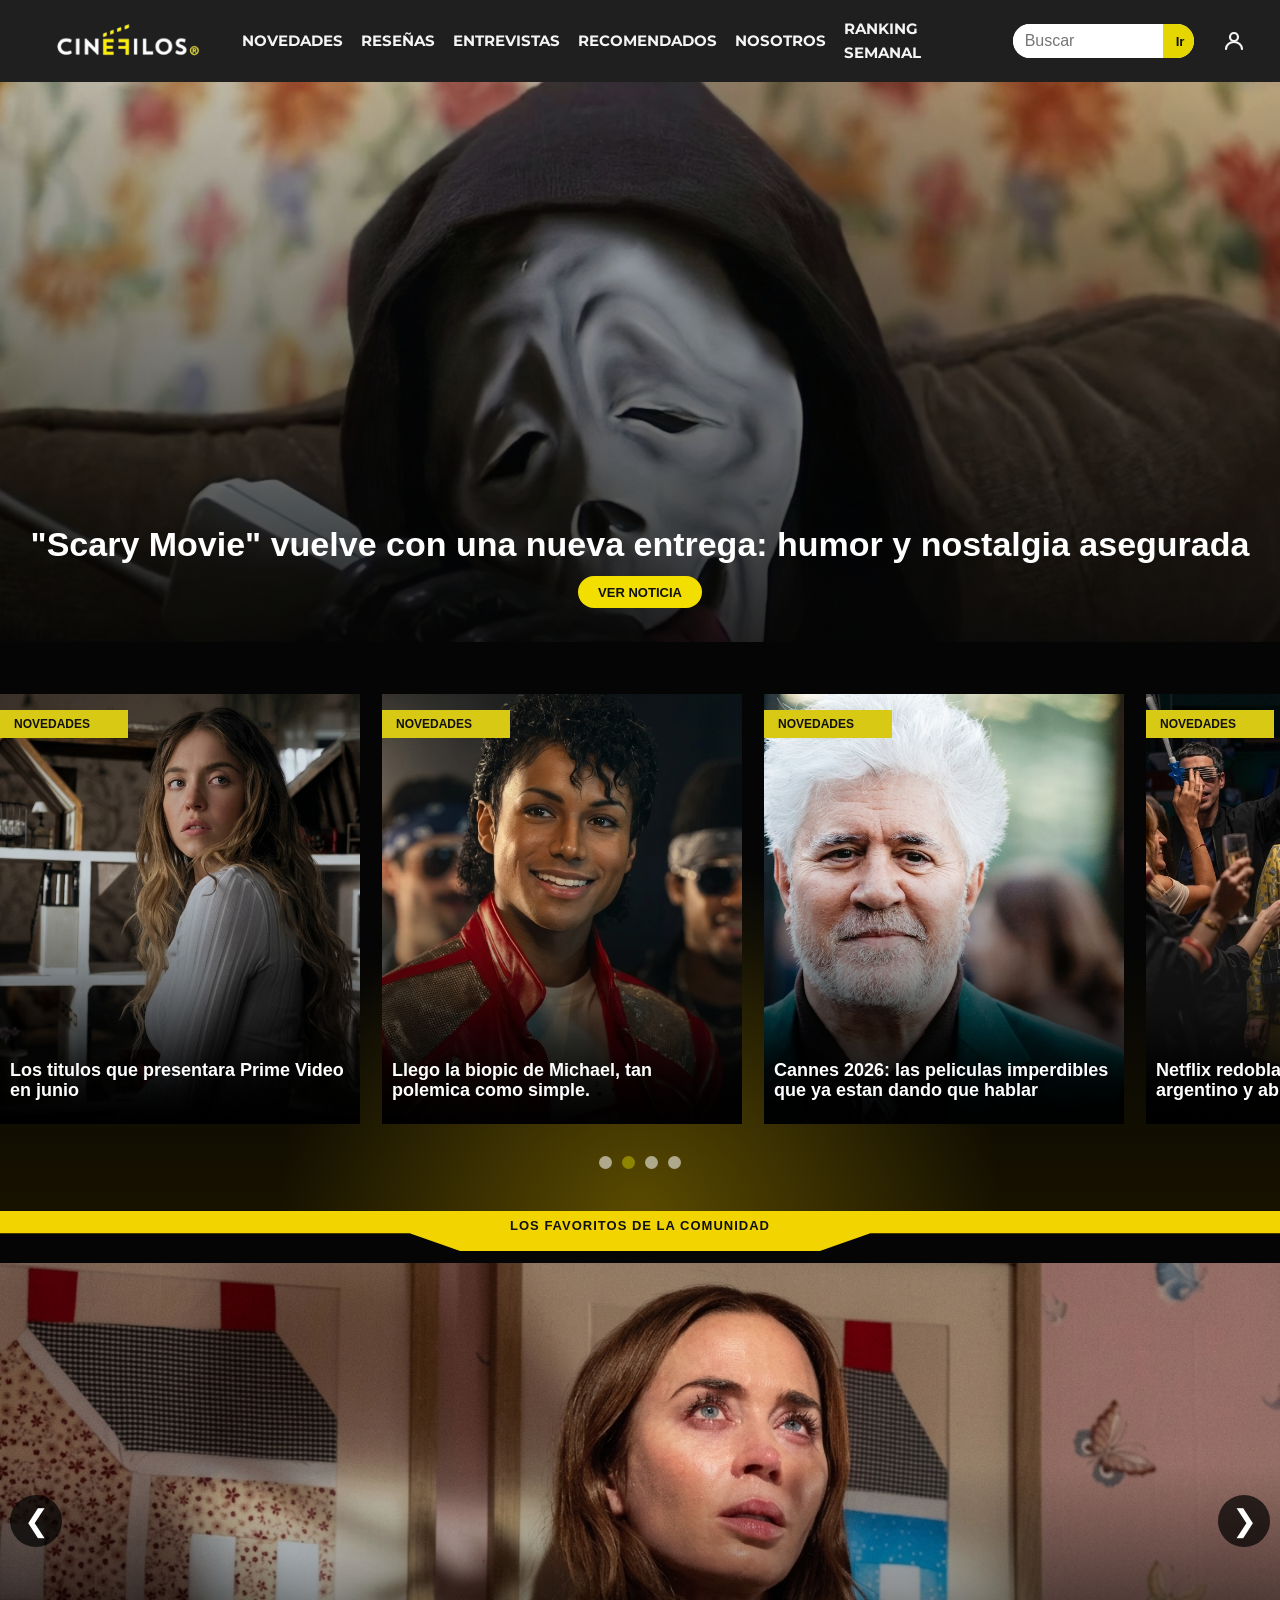
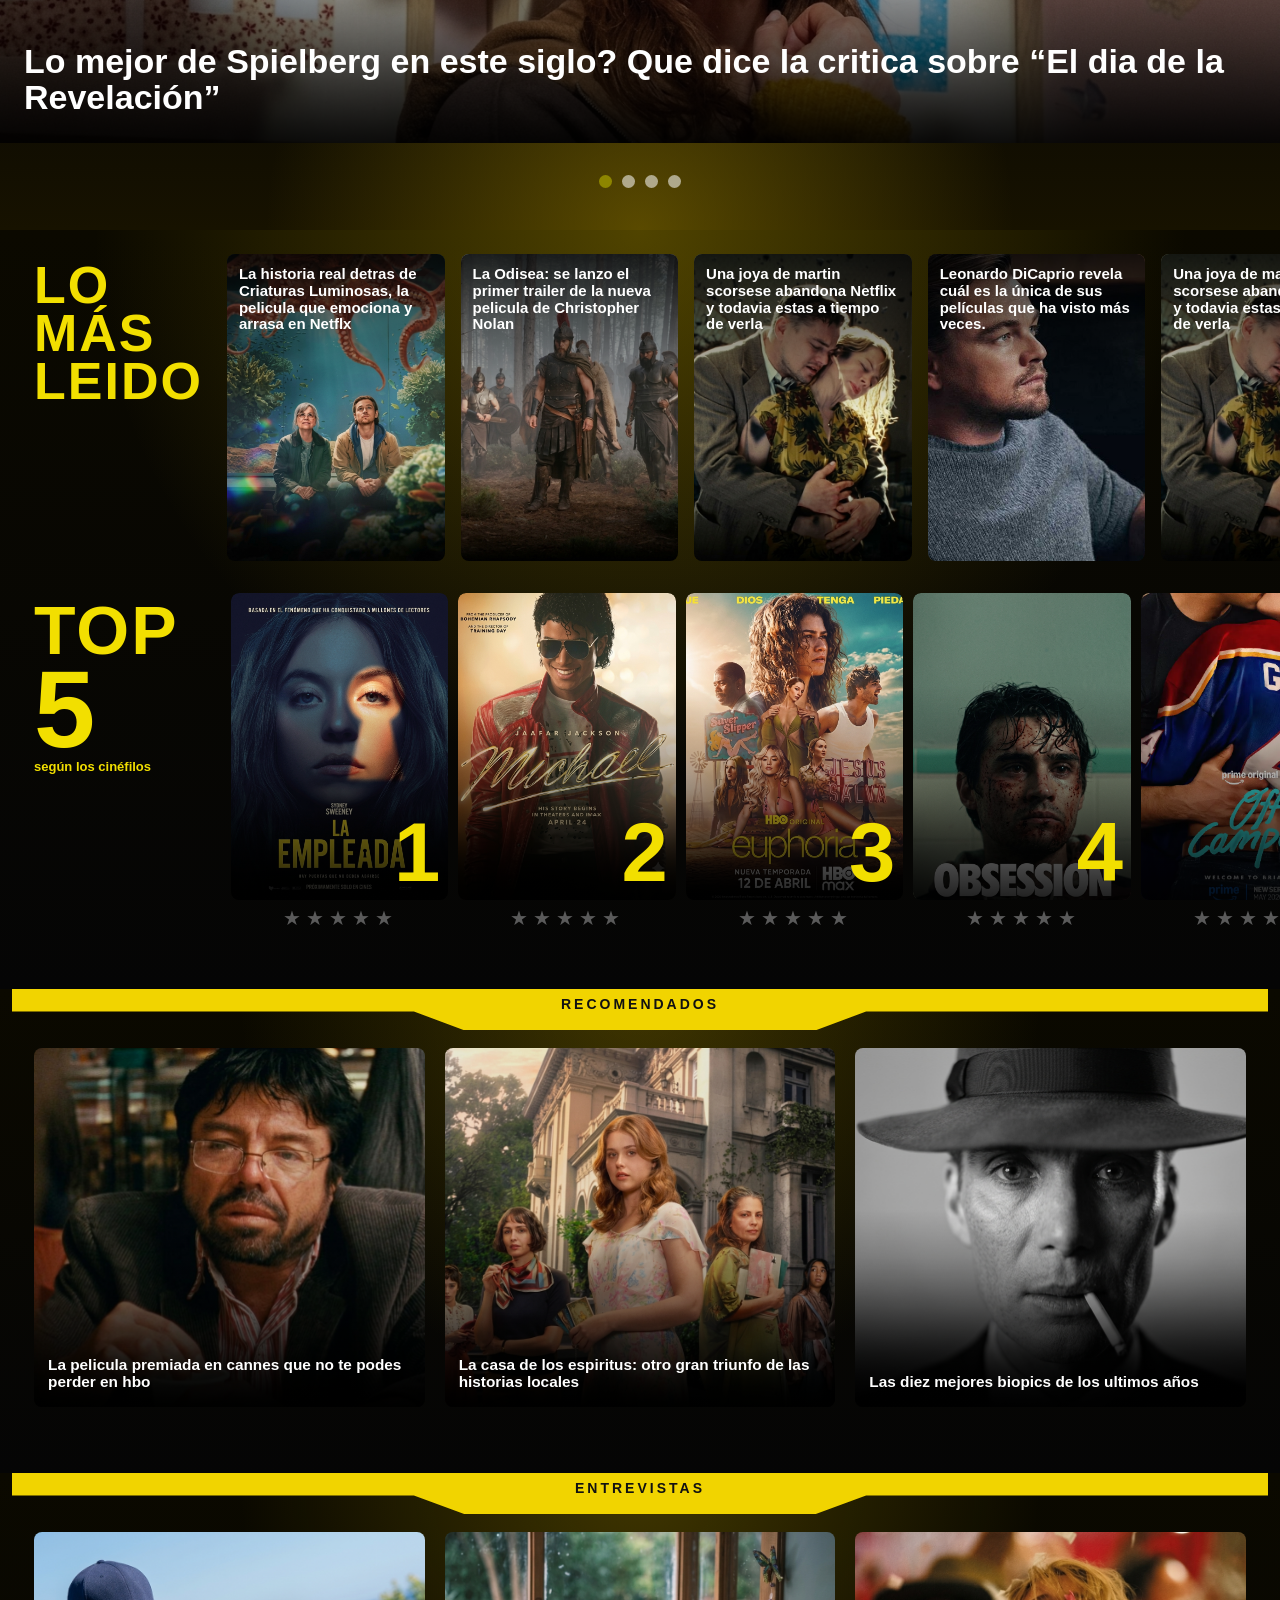
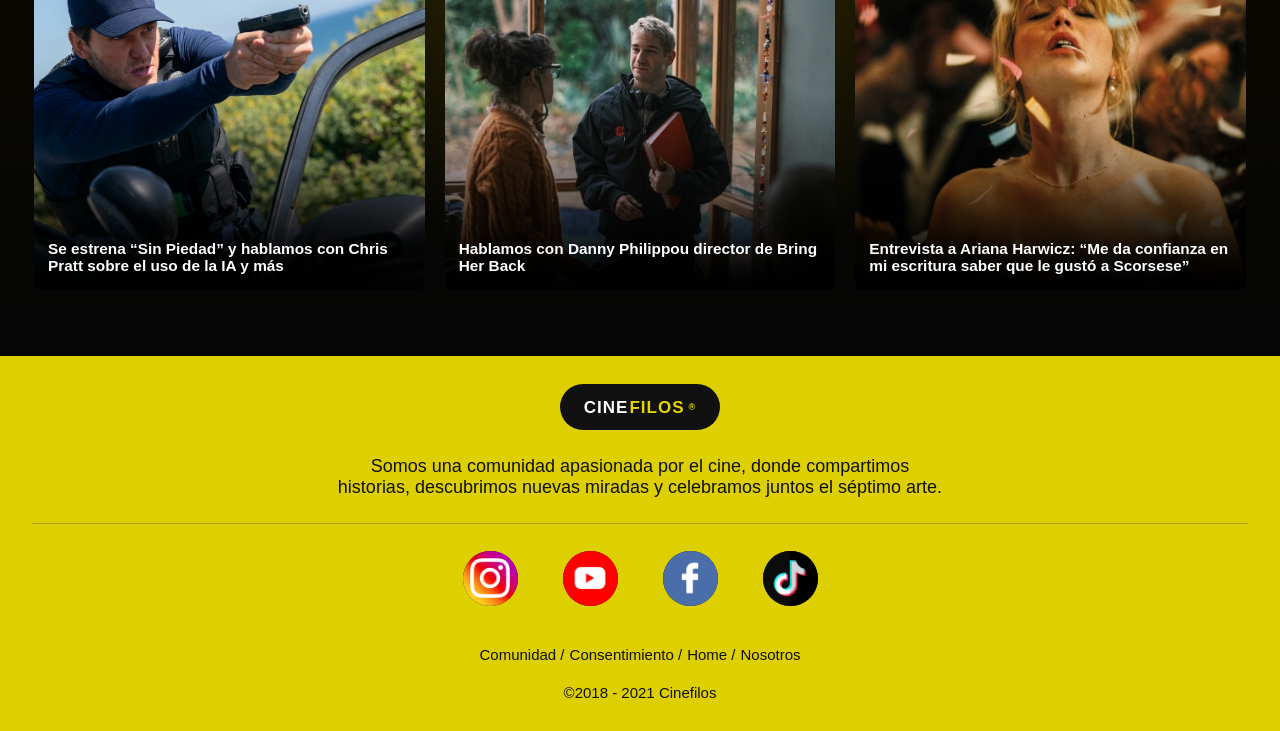
==== index.html @ 2aed4121 "Update index.html" ====
<!DOCTYPE html>
<html>
<head>
	<meta charset="utf-8">
	<meta name="viewport" content="width=device-width, initial-scale=1">
	   <link rel="stylesheet" type="text/css" href="estilo.css">
     <link href="https://fonts.googleapis.com/css2?family=Montserrat:wght@700&family=Roboto+Slab:wght@400;700&display=swap" rel="stylesheet">
    
    <title>

    </title>
</head>
<body>
<header class="barra">
      <button class="menu" type="button" aria-label="Abrir menu" aria-expanded="false">
        <span></span>
        <span></span>
        <span></span>
      </button>

      <a class="barra-logo" href="index.html" aria-label="Cinefilos">
        <img src="imagenes/logo.png" alt="Cinefilos" onerror="this.style.display='none'; this.nextElementSibling.style.display='inline-flex';">
        <span>CINE<strong>FILOS</strong><small>&reg;</small></span>
      </a>

      <button class="boton-buscar-mobile" type="button" aria-label="Abrir buscador" aria-expanded="false"></button>

      <nav class="barra-nav" aria-label="Secciones principales">
        <div class="buscador-mobile-menu">
          <input type="search" placeholder="Buscar" aria-label="Buscar">
          <button type="submit" aria-label="Buscar">Ir</button>
        </div>
     
        <a href="novedades.html">Novedades</a>
        <a href="resenas.html">Reseñas</a>
        <a href="entrevista.html">Entrevistas</a>
        <a href="#recomendados">Recomendados</a>
        <a href="#nosotros">Nosotros</a>
        <a href="RankingSemanal.html">Ranking semanal</a>
      </nav>

      <form class="buscador" action="#" role="search">
        <input type="search" placeholder="Buscar" aria-label="Buscar">
        <button type="submit" aria-label="Buscar">Ir</button>
      </form>

       <a class="barra-icono-usuario" href="cuenta.html" aria-label="Mi cuenta">
        <svg width="24" height="24" viewBox="0 0 24 24" fill="none" stroke="currentColor" stroke-width="2.2" stroke-linecap="round" stroke-linejoin="round">
          <circle cx="12" cy="8" r="4"/>
          <path d="M4 20c0-4 3.6-7 8-7s8 3 8 7"/>
        </svg>
      </a>
  </header>

<main>
      <section class="noticias-portada" id="home">
        <article class="noticia-card">
          <img src="imagenes/scary movie.png" alt="Scary Movie vuelve con una nueva entrega">

          <div class="noticia-contenido">
            <h2>"Scary Movie" vuelve con una nueva entrega: humor y nostalgia asegurada</h2>
            <a class="boton-noticia" href="noticia2.html">Ver noticia</a>
          </div>
        </article>
      </section>

      <section class="carrusel-noticias" id="novedades" aria-label="Mas noticias">
        <div class="carrusel-pista">
          <a class="mini-noticia" href="noticia1.html">
            <img src="imagenes/la empleada.png" alt="" class="carrusel-imagen">
            <span class="mini-etiqueta">Novedades</span>
            <span class="mini-noticia-texto">Los titulos que presentara Prime Video en junio</span>
          </a>

          <a class="mini-noticia" href="noticia3.html">
            <img src="imagenes/michael jackson.png" alt="" class="carrusel-imagen">
            <span class="mini-etiqueta">Novedades</span>
            <span class="mini-noticia-texto">Llego la biopic de Michael, tan polemica como simple.</span>
          </a>

          <a class="mini-noticia" href="noticia2.html">
            <img src="imagenes/cannes.png" alt="" class="carrusel-imagen">
            <span class="mini-etiqueta">Novedades</span>
            <span class="mini-noticia-texto">Cannes 2026: las peliculas imperdibles que ya estan dando que hablar</span>
          </a>

          <a class="mini-noticia" href="noticia4.html">
            <img src="imagenes/envidiosa.png" alt="" class="carrusel-imagen">
            <span class="mini-etiqueta">Novedades</span>
            <span class="mini-noticia-texto">Netflix redobla su apuesta por el cine argentino y abre nuevas oficinas</span>
          </a>
        </div>

        <div class="carrusel-puntos" aria-hidden="true">
          <span class="activo"></span>
          <span></span>
          <span></span>
          <span></span>
        </div>
      </section>

      <section class="carrusel-noticias carrusel-comunidad" aria-label="Favoritos de la comunidad">
        <div class="carrusel-barra-titulo">
          <span class="carrusel-barra-titulo-linea">LOS FAVORITOS DE</span>
          <span class="carrusel-barra-titulo-linea">LA COMUNIDAD</span>
        </div>

        <button class="carrusel-flecha carrusel-flecha-izquierda" type="button" aria-label="Ver noticia anterior">&#10094;</button>
        <button class="carrusel-flecha carrusel-flecha-derecha" type="button" aria-label="Ver noticia siguiente">&#10095;</button>

        <div class="carrusel-pista">
          <a class="mini-noticia" href="laEmpleada.html">
            <img src="imagenes/spielberg.png" alt="" class="carrusel-imagen">
            <span class="mini-noticia-texto mini-noticia-texto-grande">Lo mejor de Spielberg en este siglo? Que dice la critica sobre “El dia de la Revelación”</span>
          </a>

          <a class="mini-noticia" href="noticia4.html">
            <img src="imagenes/euphoria.png" alt="" class="carrusel-imagen">
            <span class="mini-noticia-texto mini-noticia-texto-grande">¿A qué hora se estrena el episodio final de la tercer temporada de Euphoria?</span>
          </a>

          <a class="mini-noticia" href="noticia3.html">
            <img src="imagenes/un varon.png" alt="" class="carrusel-imagen">
            <span class="mini-noticia-texto mini-noticia-texto-grande">Un varón: la película colombiana que tuvo su estreno mundial en el FICPBA</span>
          </a>

          <a class="mini-noticia" href="noticia2.html">
            <img src="imagenes/fede alvarez.png" alt="" class="carrusel-imagen carrusel-imagen-fede">
            <span class="mini-noticia-texto mini-noticia-texto-grande">Entrevista a Fede Álvarez por el estreno de Alien: Romulus</span>
          </a>
        </div>

        <div class="carrusel-puntos" aria-hidden="true">
          <span class="activo"></span>
          <span></span>
          <span></span>
          <span></span>
        </div>
      </section>
  
      <section class="lo-mas-leido" aria-label="Lo más leído">

        <div class="lml-encabezado">
          <h2 class="lml-titulo">LO<br>MÁS<br>LEIDO</h2>

          <div class="lml-carrusel-superior">
            <div class="lml-carrusel-pista">

              <a class="lml-noticia" href="laEmpleada.html">
                <img src="imagenes/criaturas luminosas.png" alt="Noticia 1">
                <span class="lml-noticia-texto">La historia real detras de Criaturas Luminosas, la pelicula que emociona y arrasa en Netflx </span>
              </a>

              <a class="lml-noticia" href="noticia4.html">
                <img src="imagenes/la odisea.png" alt="Noticia 2">
                <span class="lml-noticia-texto">La Odisea: se lanzo el primer trailer de la nueva pelicula de Christopher Nolan </span>
              </a>

              <a class="lml-noticia" href="noticia3.html">
                <img src="imagenes/scorse.png" alt="Noticia 3">
                <span class="lml-noticia-texto">Una joya de martin scorsese abandona Netflix y todavia estas a tiempo de verla </span>
              </a>

               <a class="lml-noticia" href="noticia2.html">
                <img src="imagenes/leonardo.jpg" alt="Noticia 4">
                <span class="lml-noticia-texto">Leonardo DiCaprio revela cuál es la única de sus películas que ha visto más veces.</span>
              </a>

               <a class="lml-noticia" href="noticia1.html">
                <img src="imagenes/scorse.png" alt="Noticia 5">
                <span class="lml-noticia-texto">Una joya de martin scorsese abandona Netflix y todavia estas a tiempo de verla </span>
              </a>

            </div>
          </div>
        </div>

        <div class="lml-top5-bloque">
          <div class="lml-top5-etiqueta">
            <span class="lml-top5-texto">TOP</span>
            <span class="lml-top5-numero">5</span>
            <span class="lml-top5-subtexto">según los cinéfilos</span>
          </div>

          <div class="lml-top5-carrusel">
            <div class="lml-top5-pista" id="lmlTop5Pista">

              <a class="lml-top5-item" href="laEmpleada.html" data-titulo="La Empleada" data-url="laEmpleada.html">
                <span class="lml-top5-media">
                  <span class="lml-top5-posicion">1</span>
                  <img src="imagenes/portada la empleada.png" alt="Top 1">
                </span>
                <span class="lml-top5-estrellas">
                  <span class="lml-top5-estrellas-iconos"></span>
                </span>
              </a>

              <a class="lml-top5-item" href="noticia3.html" data-titulo="Michael" data-url="noticia3.html">
                <span class="lml-top5-media">
                  <span class="lml-top5-posicion">2</span>
                  <img src="imagenes/portada michael jackson.png" alt="Top 2">
                </span>
                <span class="lml-top5-estrellas">
                  <span class="lml-top5-estrellas-iconos"></span>
                </span>
              </a>

              <a class="lml-top5-item" href="noticia4.html" data-titulo="Euphoria" data-url="noticia4.html">
                <span class="lml-top5-media">
                  <span class="lml-top5-posicion">3</span>
                  <img src="imagenes/portada euphoria.png" alt="Top 3">
                </span>
                <span class="lml-top5-estrellas">
                  <span class="lml-top5-estrellas-iconos"></span>
                </span>
              </a>

              <a class="lml-top5-item" href="noticia2.html" data-titulo="Obsession" data-url="top5-obsession">
                <span class="lml-top5-media">
                  <span class="lml-top5-posicion">4</span>
                  <img src="imagenes/portada obsession.png" alt="Top 4">
                </span>
                <span class="lml-top5-estrellas">
                  <span class="lml-top5-estrellas-iconos"></span>
                </span>
              </a>

              <a class="lml-top5-item" href="noticia3.html" data-titulo="Off Campus" data-url="top5-offcampus">
                <span class="lml-top5-media">
                  <span class="lml-top5-posicion">5</span>
                  <img src="imagenes/off-campus-portada.webp" alt="Top 5">
                </span>
                <span class="lml-top5-estrellas">
                  <span class="lml-top5-estrellas-iconos"></span>
                </span>
              </a>

            </div>
          </div>
        </div>

      </section>
       <section class="carrusel-etiqueta" id="recomendados" aria-label="Recomendados">
 
        <div class="carrusel-etiqueta-titulo">RECOMENDADOS</div>
 
        <div class="carrusel-etiqueta-pista">
 
          <a class="carrusel-etiqueta-item" href="noticia4.html">
            <img src="imagenes/recomendados 1.png" alt="Recomendado 1">
            <span class="carrusel-etiqueta-texto">La pelicula premiada en cannes que no te podes perder en hbo </span>
          </a>
 
          <a class="carrusel-etiqueta-item" href="laEmpleada.html">
            <img src="imagenes/recomendados 2.png" alt="Recomendado 2">
            <span class="carrusel-etiqueta-texto">La casa de los espiritus: otro gran triunfo de las historias locales  </span>
          </a>
 
          <a class="carrusel-etiqueta-item" href="noticia1.html">
            <img src="imagenes/recomedados 3.png" alt="Recomendado 3">
            <span class="carrusel-etiqueta-texto">Las diez mejores biopics de los ultimos años </span>
          </a>

 
        </div>
      </section>

      <section class="carrusel-etiqueta" id="entrevistas" aria-label="Entrevistas">
 
        <div class="carrusel-etiqueta-titulo">ENTREVISTAS</div>
 
        <div class="carrusel-etiqueta-pista">
 
          <a class="carrusel-etiqueta-item" href="noticia2.html">
            <img src="imagenes/entrevista 1.png" alt="Entrevista 1">
           <span class="carrusel-etiqueta-texto">Se estrena “Sin Piedad” y hablamos con Chris Pratt sobre el uso de la IA y más</span>
          </a>
 
          <a class="carrusel-etiqueta-item" href="noticia3.html">
            <img src="imagenes/entrevista 2.png" alt="Entrevista 2">
               <span class="carrusel-etiqueta-texto">Hablamos con Danny Philippou director de Bring Her Back</span>
          </a>
 
          <a class="carrusel-etiqueta-item" href="noticia4.html">
            <img src="imagenes/entrevista 3.png" alt="Entrevista 3">
            <span class="carrusel-etiqueta-texto">Entrevista a Ariana Harwicz: “Me da confianza en mi escritura saber que le gustó a Scorsese”</span>
          </a>
 
        </div>
 
      </section>

  </main>

<footer class="footer">
      <div class="footer-logo" aria-label="Cinefilos" >
        <span>CINE</span><strong>FILOS</strong><small>&reg;</small>
      </div>

  <p class="footer-texto">
    Somos una comunidad apasionada por el cine, donde compartimos
    historias, descubrimos nuevas miradas y celebramos juntos el
    séptimo arte.
  </p>

      <hr class="footer-linea">

      <div class="redes">
        <a href="https://www.instagram.com/cinefilosoficial" aria-label="Instagram"><img src="imagenes/ig.png" alt="Instagram"></a>
        <a href="https://www.youtube.com/channel/UC08kA7iu9PEzDxkMf6_33Pw" aria-label="YouTube"><img src="imagenes/yotube.png" alt="YouTube"></a>
        <a href="https://www.facebook.com/cinefilooos" aria-label="facebook"><img src="imagenes/facebook.png" alt="facebook"></a>
        <a href="https://www.tiktok.com/@cinefilosoficiall?_r=1&_t=ZS-97NEEXDqILQ" aria-label="TikTok"><img src="imagenes/tiktok.png" alt="TikTok"></a>
      </div>

      <nav class="footer-links" aria-label="Enlaces del footer">
        <a href="#">Comunidad</a>
        <a href="#">Consentimiento</a>
        <a href="index.html">Home</a>
        <a href="#">Nosotros</a>
      </nav>

      <p class="copyright">&copy;2018 - 2021 Cinefilos</p>
  </footer>

  <!-- Modal: aparece cuando un usuario no registrado intenta calificar en el Top 5 -->
  <div id="modal-iniciar-sesion" class="modal-sesion-overlay oculto">
    <div class="modal-sesion-caja">
      <button type="button" class="modal-sesion-cerrar" id="cerrar-modal-iniciar-sesion" aria-label="Cerrar">&times;</button>
      <h3>Iniciá sesión</h3>
      <p>Necesitás iniciar sesión o registrarte para poder calificar.</p>
      <input class="modal-sesion-campo" id="modal-sesion-nombre" type="text" placeholder="Nombre de usuario" maxlength="20" autocomplete="username">
      <input class="modal-sesion-campo" id="modal-sesion-email" type="email" placeholder="Correo electrónico" autocomplete="email">
      <input class="modal-sesion-campo" id="modal-sesion-pass" type="password" placeholder="Contraseña" autocomplete="current-password">
      <button class="modal-sesion-btn" id="modal-sesion-entrar" type="button">ENTRAR / REGISTRARSE</button>
      <p class="modal-sesion-error" id="modal-sesion-error">Completá todos los campos.</p>
    </div>
  </div>

<script>
    const botonMenu = document.querySelector(".menu");
  const botonBuscar = document.querySelector(".boton-buscar-mobile");
  const barra = document.querySelector(".barra");
  const campoBuscar = document.querySelector(".buscador input");
  const carruselSecciones = Array.from(document.querySelectorAll(".carrusel-noticias")).map(function (seccion) {
    return {
      pista: seccion.querySelector(".carrusel-pista"),
      miniNoticias: Array.from(seccion.querySelectorAll(".mini-noticia")),
      puntosCarrusel: Array.from(seccion.querySelectorAll(".carrusel-puntos span")),
      botonIzquierda: seccion.querySelector(".carrusel-flecha-izquierda"),
      botonDerecha: seccion.querySelector(".carrusel-flecha-derecha"),
      arrastrando: false,
      inicioArrastreX: 0,
      inicioScrollX: 0
    };
  });
 
  function actualizarPuntoCarrusel(estado) {
    if (!estado.pista || estado.miniNoticias.length === 0 || estado.puntosCarrusel.length === 0) {
      return;
    }
 
    const centroVisible = estado.pista.getBoundingClientRect().left + estado.pista.clientWidth / 2;
    let indiceActivo = 0;
    let distanciaMenor = Infinity;
 
    estado.miniNoticias.forEach(function (noticia, indice) {
      const rect = noticia.getBoundingClientRect();
      const centroNoticia = rect.left + rect.width / 2;
      const distancia = Math.abs(centroVisible - centroNoticia);
 
      if (distancia < distanciaMenor) {
        distanciaMenor = distancia;
        indiceActivo = indice;
      }
    });
 
    estado.puntosCarrusel.forEach(function (punto, indice) {
      punto.classList.toggle("activo", indice === indiceActivo);
    });
  }
 
  const UMBRAL_ARRASTRE = 10; // px: por debajo de esto, se considera un click, no un arrastre

  function cancelarClickSiHuboArrastre(pista) {
    // Si hubo arrastre real, el "click" que dispara el navegador al soltar
    // no debe disparar la navegación del link sobre el que cayó el mouse.
    function cancelarUnaVez(ev) {
      ev.preventDefault();
      ev.stopPropagation();
      pista.removeEventListener("click", cancelarUnaVez, true);
    }
    pista.addEventListener("click", cancelarUnaVez, true);
  }

  function iniciarArrastreCarrusel(estado, evento) {
    if (!estado.pista) {
      return;
    }
 
    estado.arrastrando = true;
    estado.arrastreReal = false;
    estado.inicioArrastreX = evento.clientX;
    estado.inicioScrollX = estado.pista.scrollLeft;
    estado.pointerIdActual = evento.pointerId;
  }
 
  function moverCarrusel(estado, evento) {
    if (!estado.arrastrando || !estado.pista) {
      return;
    }
 
    const diferencia = evento.clientX - estado.inicioArrastreX;

    if (!estado.arrastreReal && Math.abs(diferencia) > UMBRAL_ARRASTRE) {
      estado.arrastreReal = true;
      estado.pista.classList.add("arrastrando");
      if (typeof estado.pista.setPointerCapture === "function") {
        estado.pista.setPointerCapture(evento.pointerId);
      }
    }

    if (estado.arrastreReal) {
      estado.pista.scrollLeft = estado.inicioScrollX - diferencia;
      actualizarPuntoCarrusel(estado);
    }
  }
 
  function terminarArrastreCarrusel(estado, evento) {
    if (!estado.pista) {
      return;
    }

    if (estado.arrastreReal) {
      cancelarClickSiHuboArrastre(estado.pista);
    }
 
    estado.arrastrando = false;
    estado.arrastreReal = false;
    estado.pista.classList.remove("arrastrando");
 
    if (evento && typeof estado.pista.hasPointerCapture === "function" && estado.pista.hasPointerCapture(evento.pointerId)) {
      estado.pista.releasePointerCapture(evento.pointerId);
    }
  }
 
  function moverConFlecha(estado, direccion) {
    if (!estado.pista || estado.miniNoticias.length === 0) {
      return;
    }
 
    const anchoTarjeta = estado.miniNoticias[0].getBoundingClientRect().width;
    estado.pista.scrollBy({
      left: anchoTarjeta * direccion,
      behavior: "smooth"
    });
  }
 
  botonMenu.addEventListener("click", function () {
    barra.classList.toggle("abierto");
    const estaAbierto = barra.classList.contains("abierto");
    botonMenu.setAttribute("aria-expanded", estaAbierto);
    barra.classList.remove("buscando");
    botonBuscar.setAttribute("aria-expanded", "false");
  });
 
  botonBuscar.addEventListener("click", function () {
    barra.classList.toggle("buscando");
    const estaBuscando = barra.classList.contains("buscando");
    botonBuscar.setAttribute("aria-expanded", estaBuscando);
    barra.classList.remove("abierto");
    botonMenu.setAttribute("aria-expanded", "false");
 
    if (estaBuscando) {
      campoBuscar.focus();
    }
  });
 
  carruselSecciones.forEach(function (estado) {
    if (!estado.pista || estado.miniNoticias.length === 0 || estado.puntosCarrusel.length === 0) {
      return;
    }
 
    estado.pista.addEventListener("scroll", function () {
      actualizarPuntoCarrusel(estado);
    }, { passive: true });
 
    estado.pista.addEventListener("pointerdown", function (evento) {
      iniciarArrastreCarrusel(estado, evento);
    });
 
    estado.pista.addEventListener("pointermove", function (evento) {
      moverCarrusel(estado, evento);
    });
 
    estado.pista.addEventListener("pointerup", function (evento) {
      terminarArrastreCarrusel(estado, evento);
    });
 
    estado.pista.addEventListener("pointercancel", function (evento) {
      terminarArrastreCarrusel(estado, evento);
    });
 
    estado.pista.addEventListener("pointerleave", function (evento) {
      terminarArrastreCarrusel(estado, evento);
    });
 
    if (estado.botonIzquierda) {
      estado.botonIzquierda.addEventListener("click", function () {
        moverConFlecha(estado, -1);
      });
    }
 
    if (estado.botonDerecha) {
      estado.botonDerecha.addEventListener("click", function () {
        moverConFlecha(estado, 1);
      });
    }
 
    window.addEventListener("resize", function () {
      actualizarPuntoCarrusel(estado);
    });
 
    window.addEventListener("load", function () {
      actualizarPuntoCarrusel(estado);
    });
 
    actualizarPuntoCarrusel(estado);
  });
 
  // Función compartida para los carruseles simples (Lo más leído, Top5,
  // Recomendados, Entrevistas): permite arrastrar con el mouse para
  // scrollear, pero un click sin movimiento real sigue navegando normal.
  function habilitarArrastreSimple(pista) {
    if (!pista) return;
    let arrastrando = false, arrastreReal = false, inicioX = 0, inicioScroll = 0;
 
    pista.addEventListener("pointerdown", function(e) {
      arrastrando = true;
      arrastreReal = false;
      inicioX = e.clientX;
      inicioScroll = pista.scrollLeft;
    });
    pista.addEventListener("pointermove", function(e) {
      if (!arrastrando) return;
      const diferencia = e.clientX - inicioX;

      if (!arrastreReal && Math.abs(diferencia) > UMBRAL_ARRASTRE) {
        arrastreReal = true;
        pista.classList.add("arrastrando");
        if (typeof pista.setPointerCapture === "function") {
          pista.setPointerCapture(e.pointerId);
        }
      }

      if (arrastreReal) {
        pista.scrollLeft = inicioScroll - diferencia;
      }
    });
    ["pointerup","pointercancel","pointerleave"].forEach(function(ev) {
      pista.addEventListener(ev, function(e) {
        if (arrastreReal) {
          cancelarClickSiHuboArrastre(pista);
        }
        arrastrando = false;
        arrastreReal = false;
        pista.classList.remove("arrastrando");
        if (pista.hasPointerCapture && pista.hasPointerCapture(e.pointerId)) {
          pista.releasePointerCapture(e.pointerId);
        }
      });
    });
  }

  // carrusel de Lo más leído
  [".lml-carrusel-pista", ".lml-top5-pista"].forEach(function(selector) {
    habilitarArrastreSimple(document.querySelector(selector));
  });
 
    // Recomendados y Entrevistas
  document.querySelectorAll(".carrusel-etiqueta-pista").forEach(function(pista) {
    habilitarArrastreSimple(pista);
  });

  // Evita el arrastre nativo de imágenes (drag-and-drop del navegador) en
  // TODOS los carruseles: es lo que hace que en compu, al clickear una
  // imagen con un mínimo movimiento de mouse, el navegador cancele el
  // click en vez de dejarlo navegar (en celu no pasa, por eso ahí sí andaba).
  document.querySelectorAll(
    ".carrusel-pista, .lml-carrusel-pista, .lml-top5-pista, .carrusel-etiqueta-pista"
  ).forEach(function (pista) {
    pista.addEventListener("dragstart", function (e) {
      e.preventDefault();
    });
  });

  // Modal "Iniciá sesión" para calificar (mismo diseño que el dropdown del ícono de perfil)
  (function () {
    var modal       = document.getElementById("modal-iniciar-sesion");
    var btnCerrar   = document.getElementById("cerrar-modal-iniciar-sesion");
    var btnEntrar   = document.getElementById("modal-sesion-entrar");
    var campoNombre = document.getElementById("modal-sesion-nombre");
    var campoEmail  = document.getElementById("modal-sesion-email");
    var campoPass   = document.getElementById("modal-sesion-pass");
    var error       = document.getElementById("modal-sesion-error");
    if (!modal) return;

    function cerrarModal() {
      modal.classList.add("oculto");
      error.style.display = "none";
    }

    window.abrirModalIniciarSesion = function () {
      error.style.display = "none";
      modal.classList.remove("oculto");
      campoNombre.focus();
    };

    btnCerrar.addEventListener("click", cerrarModal);

    modal.addEventListener("click", function (e) {
      if (e.target === modal) cerrarModal();
    });

    btnEntrar.addEventListener("click", function () {
      var nombre = campoNombre.value.trim();
      var email  = campoEmail.value.trim();
      var pass   = campoPass.value;

      if (!nombre || !email || !pass) {
        error.style.display = "block";
        return;
      }
      error.style.display = "none";

      if (window.cinefiloSesion) {
        window.cinefiloSesion.guardarUsuario({ nombre: nombre, email: email });
        window.cinefiloSesion.actualizarIcono();
      }

      campoNombre.value = "";
      campoEmail.value  = "";
      campoPass.value   = "";
      cerrarModal();
    });

    [campoNombre, campoEmail, campoPass].forEach(function (campo) {
      campo.addEventListener("keydown", function (e) {
        if (e.key === "Enter") btnEntrar.click();
      });
    });
  })();

  // Estrellas del Top 5: hover para previsualizar y clic para calificar
  // (igual que el resto del sitio: si no hay sesión, pide iniciar sesión)
  (function () {
    var CLAVE_USUARIO = "usuarioCinefilo";
    var CLAVE_CALIFICACIONES = "cinefilo_calificaciones";
    var MAX_ITEMS = 4;

    function haySesion() {
      try { return !!JSON.parse(localStorage.getItem(CLAVE_USUARIO)); }
      catch (e) { return false; }
    }

    function getCalificaciones() {
      try { return JSON.parse(localStorage.getItem(CLAVE_CALIFICACIONES)) || []; }
      catch (e) { return []; }
    }

    function obtenerMiPuntaje(url) {
      var c = getCalificaciones().filter(function (c) { return c.url === url; })[0];
      return c ? parseInt(c.valor) || 0 : 0;
    }

    function guardarMiPuntaje(info, valor) {
      var calfs = getCalificaciones();
      var idx = calfs.findIndex(function (c) { return c.url === info.url; });
      if (idx >= 0) calfs.splice(idx, 1);
      calfs.unshift({ titulo: info.titulo, imagen: info.imagen, url: info.url, valor: valor });
      if (calfs.length > MAX_ITEMS) calfs = calfs.slice(0, MAX_ITEMS);
      localStorage.setItem(CLAVE_CALIFICACIONES, JSON.stringify(calfs));

      var u = null;
      try { u = JSON.parse(localStorage.getItem(CLAVE_USUARIO)); } catch (e) {}
      if (u) {
        u.calificaciones = calfs.length;
        localStorage.setItem(CLAVE_USUARIO, JSON.stringify(u));
        localStorage.setItem("usuario_calificaciones", u.calificaciones);
      }
    }

    document.querySelectorAll(".lml-top5-item").forEach(function (item) {
      var contenedor = item.querySelector(".lml-top5-estrellas-iconos");
      var nota = item.querySelector(".lml-top5-estrellas-nota");
      var img = item.querySelector(".lml-top5-media img");
      if (!contenedor || !img) return;

      var info = {
        titulo: item.dataset.titulo || img.alt,
        imagen: img.getAttribute("src"),
        url: item.dataset.url || item.getAttribute("href")
      };

      // Armamos las 5 estrellas individuales (una sola vez)
      contenedor.innerHTML = "";
      var estrellas = [];
      for (var v = 1; v <= 5; v++) {
        var estrella = document.createElement("span");
        estrella.className = "lml-top5-estrella";
        estrella.setAttribute("data-valor", v);
        estrella.textContent = "★";
        contenedor.appendChild(estrella);
        estrellas.push(estrella);
      }

      var miPuntaje = haySesion() ? obtenerMiPuntaje(info.url) : 0;

      function pintar(limite) {
        estrellas.forEach(function (estrella, indice) {
          estrella.classList.toggle("activa", indice < limite);
        });
      }

      function actualizarNota(valor) {
        if (!nota) return;
        nota.textContent = valor > 0 ? (valor * 2) + " / 10" : "0 / 10";
      }

      pintar(miPuntaje);
      actualizarNota(miPuntaje);

      estrellas.forEach(function (estrella) {
        estrella.addEventListener("mouseover", function () {
          pintar(parseInt(estrella.getAttribute("data-valor")));
        });

        estrella.addEventListener("mouseout", function () {
          pintar(miPuntaje);
        });

        estrella.addEventListener("click", function (e) {
          // Evita que el clic en la estrella navegue por el link de la card
          e.preventDefault();
          e.stopPropagation();

          if (!haySesion()) {
            if (window.abrirModalIniciarSesion) window.abrirModalIniciarSesion();
            return;
          }

          miPuntaje = parseInt(estrella.getAttribute("data-valor"));
          pintar(miPuntaje);
          actualizarNota(miPuntaje);
          guardarMiPuntaje(info, miPuntaje);
        });
      });

      // Si el usuario inicia o cierra sesión, recalculamos su puntaje
      document.addEventListener("cinefilo:sesion", function () {
        miPuntaje = haySesion() ? obtenerMiPuntaje(info.url) : 0;
        pintar(miPuntaje);
        actualizarNota(miPuntaje);
      });
    });
  })();
</script>

<script src="cuenta.js"></script>
<script src="sesion.js"></script>
</body>
</html>
---- estilo.css ----
* {
  box-sizing: border-box;
}

body {
  font-family: 'Poppins', sans-serif;
    color: var(--text-dark);
    line-height: 1.6;
    margin: 0;
    padding: 0;
    background-color: #ffffff;
}

.barra {
  position: relative;
  z-index: 50; /* el header siempre por encima del contenido de la página (pero por debajo de los modales, que usan z-index:1000) */
  display: flex;
  align-items: center;
  justify-content: center;
  height: 86px;
  background-color: #1f1f1f;
}

.menu {
  position: absolute;
  left: 26px;
  top: 50%;
  transform: translateY(-50%);
  display: inline-flex;
  flex-direction: column;
  justify-content: center;
  gap: 7px;
  width: 38px;
  height: 36px;
  padding: 0;
  border: 0;
  background: transparent;
  cursor: pointer;
}

.menu span {
  display: block;
  width: 37px;
  height: 4px;
  background-color: #f4f4f4;
}

.barra-logo {
  display: inline-flex;
  align-items: center;
  justify-content: center;
  text-decoration: none;
}

.barra-logo img {
  display: block;
  width: 245px;
  max-width: 52vw;
  height: auto;
}

.barra-logo span {
  display: none;
  align-items: center;
  color: #fff;
  font-size: 38px;
  font-weight: 800;
  letter-spacing: 5px;
}

.barra-logo strong,
.barra-logo small {
  color: #e5d600;
}

.barra-logo small {
  margin-left: 5px;
  font-size: 18px;
  letter-spacing: 0;
}

.boton-buscar-mobile {
  position: absolute;
  right: 24px;
  top: 50%;
  display: inline-flex;
  width: 38px;
  height: 38px;
  padding: 0;
  border: 0;
  background: transparent;
  transform: translateY(-50%);
  cursor: pointer;
}

.boton-buscar-mobile::before {
  content: "";
  position: absolute;
  left: 7px;
  top: 6px;
  width: 17px;
  height: 17px;
  border: 4px solid #f4f4f4;
  border-radius: 50%;
}

.boton-buscar-mobile::after {
  content: "";
  position: absolute;
  left: 25px;
  top: 25px;
  width: 13px;
  height: 4px;
  background-color: #f4f4f4;
  border-radius: 999px;
  transform: rotate(45deg);
  transform-origin: left center;
}

.barra-nav,
.buscador {
  display: none;
}

.barra-nav a {
  color: #f4f4f4;
  font-size: 15px;
  font-weight: 700;
  font-family: 'Montserrat', sans-serif;
  text-decoration: none;
  text-transform: uppercase;
}

.barra-nav a:hover {
  color: #e5d600;
}

.buscador {
  align-items: center;
  height: 34px;
  overflow: hidden;
  background-color: #fff;
  border-radius: 999px;
}

.buscador input {
  width: 150px;
  height: 100%;
  padding: 0 12px;
  border: 0;
  outline: 0;
  font: inherit;
}

.buscador button {
  height: 100%;
  padding: 0 13px;
  border: 0;
  background-color: #e5d600;
  color: #111;
  font-weight: 800;
  cursor: pointer;
}

.noticias-portada {
  display: flex;
  justify-content: center;
  padding: 0;
  background-color: transparent;
}

.noticia-card {
  position: relative;
  width: 100%;
  overflow: hidden;
  background-color: transparent;
  color: #fff;
  text-align: center;
  border-radius: 0;
  box-shadow: none;
}

.noticia-card img {
  display: block;
  width: 100%;
  height: 540px;
  object-fit: cover;
  object-position: center top;
}

.noticia-contenido {
  position: absolute;
  left: 0;
  right: 0;
  bottom: 0;
  padding: 24px 22px 28px;
  background: linear-gradient(180deg, rgba(0, 0, 0, 0) 0%, rgba(0, 0, 0, 0.72) 100%);
}

.noticia-contenido h2 {
  margin: 0 0 12px;
  font-size: 26px;
  font-weight: 800;
  line-height: 1.18;
}

.boton-noticia,
.boton-volver {
  display: inline-flex;
  align-items: center;
  justify-content: center;
  min-height: 38px;
  padding: 11px 28px;
  background-color: #f2df00;
  color: #111;
  border-radius: 999px;
  font-size: 15px;
  font-weight: 900;
  line-height: 1;
  text-decoration: none;
  text-transform: uppercase;
}

.noticia-contenido .boton-noticia {
  width: auto;
  align-self: center;
}

.boton-noticia:hover,
.boton-volver:hover {
  background-color: #fff200;
}

.carrusel-noticias {
  overflow: hidden;
  padding: 40px 0 60px;
  background:
    radial-gradient(circle at 50% 100%, rgba(164, 139, 0, 0.75), transparent 45%),
    linear-gradient(180deg, #050505 0%, #0b0900 55%, #211b00 100%);
}
.carrusel-barra-titulo {
  margin: 0 24px 14px;
  padding: 8px 16px;
  background-color: #050505;
  color: #fff;
  font-size: 13px;
  font-weight: 900;
  line-height: 1.1;
  text-align: center;
  text-transform: uppercase;
}

.carrusel-barra-titulo-linea {
  display: inline;
}

.carrusel-pista {
  display: flex;
  gap: 24px;
  overflow-x: auto;
  width: 100%;
  padding: 0 24px 16px;
  scroll-snap-type: x mandatory;
  scroll-behavior: smooth;
  scrollbar-width: none;
  cursor: grab;
  touch-action: pan-x;
}

.carrusel-pista.arrastrando {
  cursor: grabbing;
}

.carrusel-pista::-webkit-scrollbar {
  display: none;
}

/* Evita que el navegador interprete un click+pequeño movimiento del mouse
   sobre una imagen como "arrastrar imagen" (comportamiento nativo del
   navegador en compu, no existe al tocar en celu). Si no se desactiva,
   el navegador cancela el click y el link nunca navega. */
.carrusel-pista img,
.lml-carrusel-pista img,
.lml-top5-pista img,
.carrusel-etiqueta-pista img {
  -webkit-user-drag: none;
  -webkit-touch-callout: none;
  user-select: none;
}

/* El botón de búsqueda mobile ya no existe — el buscador va dentro del nav */
.boton-buscar-mobile {
  display: none;
}

/* Buscador dentro del menú mobile */
.buscador-mobile-menu {
  display: none;
  align-items: center;
  height: 50px;
  margin: 12px 20px 6px;
  overflow: hidden;
  background-color: #fff;
  border-radius: 999px;
}

.buscador-mobile-menu input {
  flex: 1;
  height: 100%;
  padding: 0 18px;
  border: 0;
  outline: 0;
  font: inherit;
  font-size: 17px;
}

.buscador-mobile-menu button {
  height: 100%;
  padding: 0 22px;
  border: 0;
  background-color: #e5d600;
  color: #111;
  font-weight: 800;
  font-size: 16px;
  cursor: pointer;
}

/* Efecto hover en mini-noticias del carrusel de novedades */
.mini-noticia {
  position: relative;
  flex: 0 0 216px;
  height: 310px;
  overflow: hidden;
  color: #fff;
  text-decoration: none;
  scroll-snap-align: start;
  transition: transform 0.3s ease;
}

.mini-noticia:hover {
  transform: translateY(-4px);
}

.carrusel-imagen {
  display: block;
  width: 100%;
  height: 100%;
  object-fit: cover;
  object-position: center;
  transition: transform 0.4s ease, filter 0.4s ease;
}

.mini-noticia:hover .carrusel-imagen {
  transform: scale(1.06);
  filter: brightness(1.15);
}

/* Destello dorado al hacer hover */
.mini-noticia::before {
  content: "";
  position: absolute;
  inset: 0;
  z-index: 2;
  background: linear-gradient(135deg, rgba(241, 212, 0, 0.18) 0%, transparent 60%);
  opacity: 0;
  transition: opacity 0.3s ease;
  pointer-events: none;
}

.mini-noticia:hover::before {
  opacity: 1;
}

.mini-noticia::after {
  content: "";
  position: absolute;
  inset: 0;
  z-index: 1;
  background: linear-gradient(180deg, rgba(0, 0, 0, 0) 42%, rgba(0, 0, 0, 0.92) 100%);
}

.carrusel-imagen {
  display: block;
  width: 100%;
  height: 100%;
  object-fit: cover;
  object-position: center;
}

.mini-etiqueta {
  position: absolute;
  top: 16px;
  left: 0;
  z-index: 2;
  min-width: 128px;
  padding: 8px 14px;
  background-color: #d8c915;
  color: #111;
  font-size: 12px;
  font-weight: 900;
  line-height: 1;
  text-transform: uppercase;
}

.mini-noticia-texto {
  position: absolute;
  left: 8px;
  right: 8px;
  bottom: 18px;
  z-index: 2;
  font-size: 15px;
  font-weight: 900;
  line-height: 1.08;
}

.carrusel-puntos {
  display: flex;
  justify-content: center;
  width: 100%;
  gap: 7px;
  padding: 0;
  margin-top: 8px;
}

.carrusel-puntos span {
  width: 11px;
  height: 11px;
  background-color: rgba(255, 255, 255, 0.55);
  border-radius: 50%;
}

.carrusel-puntos .activo {
  background-color: #8d8500;
}

.carrusel-comunidad {
  position: relative;
  padding-top: 0;
}

.carrusel-comunidad .carrusel-barra-titulo {
  position: absolute;
  top: 0;
  left: 50%;
  transform: translateX(-50%);
  z-index: 3;
  width: 100%;
  margin: 0;
  padding: 10px 14px 20px;
  background-color: #f1d400;
  color: #111;
  font-size: clamp(10px, 3vw, 13px);
  letter-spacing: clamp(0px, 0.4vw, 1px);
  white-space: nowrap;
  overflow: hidden;
  clip-path: polygon(0 0, 100% 0, 100% 55%, 68% 55%, 64% 100%, 36% 100%, 32% 55%, 0 55%);
}

.carrusel-flecha {
  position: absolute;
  top: 50%;
  z-index: 5;
  display: inline-flex;
  align-items: center;
  justify-content: center;
  width: 44px;
  height: 44px;
  padding: 0;
  border: 0;
  border-radius: 50%;
  background: rgba(0, 0, 0, 0.7);
  color: #fff;
  font-size: 26px;
  line-height: 1;
  cursor: pointer;
  transform: translateY(-50%);
}

.carrusel-flecha:hover {
  background: rgba(0, 0, 0, 0.9);
}

.carrusel-flecha-izquierda {
  left: 10px;
}

.carrusel-flecha-derecha {
  right: 10px;
}

.carrusel-comunidad .carrusel-pista {
  gap: 0;
  padding: 0 0 18px;
}

.carrusel-comunidad .mini-noticia {
  flex: 0 0 100%;
  width: 100%;
  max-width: none;
  height: 400px;
  background-color: #141414;
}

.carrusel-comunidad .carrusel-imagen {
  object-position: center top;
}

.carrusel-comunidad .mini-noticia-texto {
  left: 18px;
  right: 18px;
  bottom: 22px;
  font-size: clamp(18px, 1.8vw, 30px);
  line-height: 1.06;
}

/*parte de lo mas leido */
.lo-mas-leido {
  background:
    radial-gradient(circle at 50% 0%, rgba(164, 139, 0, 0.45), transparent 55%),
    linear-gradient(180deg, #0b0900 0%, #050505 100%);
  padding: 0 0 32px;
  overflow: hidden;
}

.lml-encabezado {
  display: flex;
  align-items: flex-start;
  gap: 0;
}

.lml-titulo {
  flex: 0 0 auto;
  margin: 0;
  padding: 22px 18px 0 20px;
  color: #f2df00;
  font-size: clamp(28px, 7vw, 44px);
  font-weight: 900;
  line-height: 0.92;
  text-transform: uppercase;
  letter-spacing: 1px;
  white-space: nowrap;
}

/*3 noticias horizontales */
.lml-carrusel-superior {
  flex: 1 1 0;
  overflow: hidden;
  min-width: 0;
}

.lml-carrusel-pista {
  display: flex;
  gap: 10px;
  overflow-x: auto;
  scroll-snap-type: x mandatory;
  scroll-behavior: smooth;
  scrollbar-width: none;
  padding: 18px 14px 14px 10px;
  cursor: grab;
}

.lml-carrusel-pista::-webkit-scrollbar { display: none; }
.lml-carrusel-pista.arrastrando { cursor: grabbing; }

.lml-noticia {
  position: relative;
  flex: 0 0 clamp(96px, 26vw, 180px);
  height: clamp(140px, 38vw, 240px);
  overflow: hidden;
  border-radius: 6px;
  scroll-snap-align: start;
  text-decoration: none;
  color: #fff;
  display: block;
}

.lml-noticia img {
  display: block;
  width: 100%;
  height: 100%;
  object-fit: cover;
  object-position: center top;
  transition: transform 0.3s ease;
}

.lml-noticia:hover img {
  transform: scale(1.04);
}

.lml-noticia::after {
  content: "";
  position: absolute;
  inset: 0;
  background: linear-gradient(180deg, rgba(0,0,0,0.82) 0%, rgba(0,0,0,0) 55%);
  z-index: 1;
}

.lml-noticia-texto {
  position: absolute;
  left: 8px;
  right: 8px;
  top: 8px;
  z-index: 2;
  font-size: clamp(10px, 2.4vw, 13px);
  font-weight: 800;
  line-height: 1.12;
}

.lml-top5-bloque {
  display: flex;
  align-items: flex-start;
  gap: 18px;
  margin-top: 6px;
}

.lml-top5-etiqueta {
  flex: 0 0 auto;
  display: flex;
  flex-direction: column;
  align-items: flex-start;
  padding: 10px 0 0 20px;
  min-width: 68px;
}

.lml-top5-texto {
  color: #f2df00;
  font-size: clamp(28px, 7vw, 44px);
  font-weight: 900;
  line-height: 0.92;
  text-transform: uppercase;
}

.lml-top5-numero {
  color: #f2df00;
  font-size: clamp(52px, 13vw, 80px);
  font-weight: 900;
  line-height: 0.85;
  letter-spacing: -2px;
}

.lml-top5-subtexto {
  color: #f2df00;
  font-size: clamp(9px, 2vw, 12px);
  font-weight: 700;
  text-transform: lowercase;
  line-height: 1.2;
  margin-top: 4px;
  white-space: nowrap;
}

.lml-top5-carrusel {
  flex: 1 1 0;
  overflow: hidden;
  min-width: 0;
}

.lml-top5-pista {
  display: flex;
  gap: 6px;
  overflow-x: auto;
  scroll-snap-type: x mandatory;
  scroll-behavior: smooth;
  scrollbar-width: none;
  padding: 8px 14px 14px 10px;
  cursor: grab;
  align-items: flex-end;
}

.lml-top5-pista::-webkit-scrollbar { display: none; }
.lml-top5-pista.arrastrando { cursor: grabbing; }

.lml-top5-item {
  position: relative;
  flex: 0 0 clamp(96px, 26vw, 180px);
  display: flex;
  flex-direction: column;
  gap: 8px;
  scroll-snap-align: start;
  text-decoration: none;
}

/* Contenedor de la imagen (antes era el .lml-top5-item entero) */
.lml-top5-media {
  position: relative;
  display: block;
  width: 100%;
  height: clamp(140px, 38vw, 240px);
  overflow: hidden;
  border-radius: 6px;
}

/* Degradé negro de abajo hacia arriba */
.lml-top5-media::after {
  content: "";
  position: absolute;
  inset: 0;
  background: linear-gradient(to top, rgba(0,0,0,0.88) 0%, rgba(0,0,0,0.25) 45%, transparent 70%);
  z-index: 1;
  border-radius: 6px;
  pointer-events: none;
}

/* Estrellas: ahora siempre visibles, debajo de la imagen */
.lml-top5-estrellas {
  display: flex;
  flex-direction: column;
  align-items: center;
  gap: 3px;
}

.lml-top5-estrellas-iconos {
  display: inline-flex;
  gap: 2px;
  font-size: clamp(11px, 3vw, 18px);
  line-height: 1;
}

.lml-top5-estrella {
  color: #5a5a5a;
  cursor: pointer;
  transition: color .12s ease, transform .12s ease;
}

.lml-top5-estrella.activa {
  color: #f2df00;
}

.lml-top5-estrella:hover {
  transform: scale(1.2);
}

.lml-top5-estrellas-nota {
  color: #fff;
  font-size: clamp(9px, 2vw, 13px);
  font-weight: 900;
  line-height: 1;
}

.lml-top5-media img {
  display: block;
  width: 100%;
  height: 100%;
  object-fit: cover;
  object-position: center top;
  border-radius: 6px;
  transition: transform 0.3s ease;
}

.lml-top5-item:hover .lml-top5-media img {
  transform: scale(1.04);
}

.lml-top5-posicion {
  position: absolute;
  right: 6px;
  bottom: 4px;
  z-index: 3;
  color: #f2df00;
  font-size: clamp(44px, 11vw, 72px);
  font-weight: 900;
  line-height: 1;
  pointer-events: none;
}

.footer {
  background-color: #decf00;
  color: #111;
  text-align: center;
  padding: 28px 32px 26px;
}

.footer-logo {
  display: inline-flex;
  align-items: center;
  justify-content: center;
  gap: 1px;
  min-width: 150px;
  height: 46px;
  margin-bottom: 26px;
  padding: 0 24px;
  background-color: #111;
  color: #fff;
  border-radius: 999px;
  font-size: 17px;
  font-weight: 800;
  letter-spacing: 1px;
}

.footer-logo strong {
  color: #e5d600;
}

.footer-logo small {
  margin-left: 3px;
  color: #e5d600;
  font-size: 9px;
}

.footer-texto {
  max-width: 560px;
  margin: 0 auto 26px;
  font-size: 17px;
  font-weight: 400;
  line-height: 1.12;
  text-wrap: balance; /* reparte el texto entre líneas para que nunca quede  una palabra sola al final (mobile y compu) */
}

.footer-linea {
  width: min(100%, 466px);
  margin: 0 auto 27px;
  border: 0;
  border-top: 1px solid rgba(17, 17, 17, 0.25);
}

.redes {
  display: flex;
  justify-content: center;
  gap: 45px;
  margin-bottom: 37px;
  flex-wrap: wrap;
}

.redes a {
  display: inline-flex;
  align-items: center;
  justify-content: center;
  width: 55px;
  height: 55px;
  background-color: #111;
  border-radius: 50%;
  overflow: hidden;
  text-decoration: none;
  transition: transform 0.2s ease, background-color 0.2s ease;
}

.redes a:hover {
  background-color: #242424;
  transform: translateY(-3px) scale(1.05);
}
.redes img {
  width: 58px;
  height: 58px;
  object-fit: contain;
}

.footer-links {
  display: flex;
  justify-content: center;
  gap: 5px;
  margin-bottom: 14px;
  flex-wrap: wrap;
  font-size: 15px;
}

.footer-links a {
  color: #111;
  text-decoration: none;
}

.footer-links a:not(:last-child)::after {
  content: " /";
}

.footer-links a:hover {
  text-decoration: underline;
}

.copyright {
  margin: 0;
  font-size: 15px;
}

/* parte de recomendados /entrevista*/
.carrusel-etiqueta {
  background:
    radial-gradient(circle at 50% 0%, rgba(164, 139, 0, 0.35), transparent 50%),
    linear-gradient(180deg, #0b0900 0%, #050505 100%);
  padding: 0 0 36px;
  overflow: hidden;
}

/* marco amarrillo */
.carrusel-etiqueta-titulo {
  position: relative;
  margin: 0 auto 18px;
  width: 100%;
  padding: 10px 14px 20px;
  background-color: #f1d400;
  color: #111;
  font-size: clamp(10px, 3vw, 14px);
  font-weight: 900;
  line-height: 1.1;
  text-align: center;
  text-transform: uppercase;
  letter-spacing: clamp(1px, 0.5vw, 3px);
  clip-path: polygon(0 0, 100% 0, 100% 55%, 68% 55%, 64% 100%, 36% 100%, 32% 55%, 0 55%);
}

/* carrusel de los recomendados / entrevista*/
.carrusel-etiqueta-pista {
  display: flex;
  gap: 14px;
  overflow-x: auto;
  scroll-snap-type: x mandatory;
  scroll-behavior: smooth;
  scrollbar-width: none;
  padding: 0 20px 14px;
  cursor: grab;
  touch-action: pan-x;
}

.carrusel-etiqueta-pista::-webkit-scrollbar { display: none; }
.carrusel-etiqueta-pista.arrastrando { cursor: grabbing; }

/* card individual*/
.carrusel-etiqueta-item {
  position: relative;
  flex: 0 0 clamp(140px, 38vw, 220px);
  height: clamp(180px, 50vw, 290px);
  overflow: hidden;
  border-radius: 6px;
  scroll-snap-align: start;
  text-decoration: none;
  color: #fff;
  display: block;
}

.carrusel-etiqueta-item img {
  display: block;
  width: 100%;
  height: 100%;
  object-fit: cover;
  object-position: center top;
  transition: transform 0.3s ease;
}

.carrusel-etiqueta-item:hover img {
  transform: scale(1.04);
}

.carrusel-etiqueta-item::after {
  content: "";
  position: absolute;
  inset: 0;
  background: linear-gradient(180deg, rgba(0,0,0,0) 45%, rgba(0,0,0,0.88) 100%);
  z-index: 1;
}

/*Texto en la parte inferior de la tarjeta */
.carrusel-etiqueta-texto {
  position: absolute;
  left: 10px;
  right: 10px;
  bottom: 12px;
  z-index: 2;
  font-size: clamp(11px, 2.8vw, 14px);
  font-weight: 800;
  line-height: 1.12;
}
/* secciones de Reseñas / Nosotros / Ranking */
.seccion-base {
  background:
    radial-gradient(circle at 50% 0%, rgba(164, 139, 0, 0.28), transparent 50%),
    linear-gradient(180deg, #050505 0%, #0b0900 100%);
  padding: 0 0 48px;
  overflow: hidden;
}

.seccion-titulo-banda {
  position: relative;
  margin: 0 auto 28px;
  width: 100%;
  padding: 10px 14px 20px;
  background-color: #f1d400;
  color: #111;
  font-size: clamp(10px, 3vw, 14px);
  font-weight: 900;
  line-height: 1.1;
  text-align: center;
  text-transform: uppercase;
  letter-spacing: clamp(1px, 0.5vw, 3px);
  clip-path: polygon(0 0, 100% 0, 100% 55%, 68% 55%, 64% 100%, 36% 100%, 32% 55%, 0 55%);
}

.seccion-base-contenido {
  padding: 0 20px;
  color: #fff;
  min-height: 80px;
}

/* pagina novedades, entrevista,recomendado*/
.barra-nav a.activo-novedades {
  color: #f2df00;
}

.barra-nav a.activo-entrevistas {
  color: #f2df00;
}
/* pagina resena */
/* Link activo en nav (para la foto de euphoria) */
.barra-nav a.activo {
  color: #f2df00;
}

/* Hero de la sección */
.listado-hero {
  
  padding: 54px 24px 48px;
  text-align: center;
}

.listado-hero-etiqueta {
  display: inline-block;
  padding: 5px 16px;
  background-color: #f1d400;
  color: #111;
  font-size: 11px;
  font-weight: 900;
  letter-spacing: 3px;
  text-transform: uppercase;
  margin-bottom: 14px;
}

.listado-hero-titulo {
  margin: 0 0 14px;
  color: black;
  font-size: clamp(42px, 10vw, 80px);
  font-weight: 900;
  line-height: 0.92;
  letter-spacing: 2px;
  text-transform: uppercase;
}

.listado-zona-grid {
  background-color: #f0f0f0;
  padding: 20px 20px 36px;
}
 
/* Grilla 2 columnas*/
.listado-grid {
  display: grid;
  grid-template-columns: repeat(2, 1fr);
  gap: 10px;
  max-width: 1200px;
  margin: 0 auto 0;
}
 
/*Card de reseña */
.listado-card {
  display: block;
  position: relative;
  aspect-ratio: 16 / 9;
  overflow: hidden;
  text-decoration: none;
  color: #fff;
  background-color: #1a1a1a;
}
 
.listado-card img {
  display: block;
  width: 100%;
  height: 100%;
  object-fit: cover;
  object-position: center;
  transition: transform 0.4s ease;
}
 
.listado-card:hover img {
  transform: scale(1.05);
}
 
/* degradé de abajo hacia arriba */
.listado-card-overlay {
  position: absolute;
  inset: 0;
  background: linear-gradient(
    to top,
    rgba(0, 0, 0, 0.88) 0%,
    rgba(0, 0, 0, 0.15) 55%,
    transparent 100%
  );
  display: flex;
  flex-direction: column;
  justify-content: flex-end; /* el título siempre pegado abajo, tenga badge o no */
  padding: clamp(10px, 2vw, 18px);
}
 
/* barra de aclamado por la comunidad: fuera del flujo flex, anclada arriba */
.listado-card-badge {
  position: absolute;
  top: clamp(10px, 2vw, 18px);
  left: clamp(10px, 2vw, 18px);
  padding: 5px 10px;
  background-color: #f1d400;
  color: #111;
  font-size: clamp(8px, 1.4vw, 11px);
  font-weight: 900;
  text-transform: uppercase;
  letter-spacing: 0.5px;
  line-height: 1.3;
  text-align: center;
}
 
/* Texto inferior de la card */
.listado-card-footer {
  display: flex;
  flex-direction: column;
  gap: 3px;
}
 
.listado-card-titulo {
  color: #fff;
  font-family: 'Montserrat', sans-serif;
  font-size: clamp(14px, 2vw, 19px);
  font-weight: 800;
  line-height: 1.25;
  display: -webkit-box;       /* mantener por compatibilidad */
  -webkit-line-clamp: 3;      /* mantener por compatibilidad */
  -webkit-box-orient: vertical; /* mantener por compatibilidad */
  overflow: hidden;
  line-clamp: 3;              /* agregar la versión estándar */
}
 
.listado-paginacion {
  display: flex;
  justify-content: center;
  align-items: center;
  gap: 8px;
  padding: 28px 20px 8px;
  background-color: transparent;
}
 
.listado-paginacion a {
  display: flex;
  align-items: center;
  justify-content: center;
  width: 36px;
  height: 36px;
  border-radius: 4px;
  background-color: #ddd;
  color: #333;
  text-decoration: none;
  font-size: 15px;
  font-weight: 700;
  transition: background-color 0.2s ease, color 0.2s ease;
}
 
.listado-paginacion a:hover {
  background-color: #bbb;
  color: #111;
}
 
.listado-paginacion a.activo {
  background-color: #f1d400;
  color: #111;
}
 
.listado-pag-flecha {
  background-color: transparent !important;
  color: #333 !important;
  font-size: 20px !important;
  font-weight: 900 !important;
}
 
.listado-pag-flecha:hover {
  background-color: transparent !important;
  color: #111 !important;
}
/*usuario */
/* Íconos de usuario y búsqueda en la barra (desktop) */
.barra-iconos {
  display: none;
  align-items: center;
  gap: 18px;
  position: absolute;
  right: 28px;
  top: 50%;
  transform: translateY(-50%);
}

.barra-icono-usuario,
.barra-icono-buscar {
  display: inline-flex;
  align-items: center;
  justify-content: center;
  color: #f4f4f4;
  background: transparent;
  border: none;
  cursor: pointer;
  padding: 0;
  text-decoration: none;
  transition: color 0.2s ease;
}

.barra-icono-usuario:hover,
.barra-icono-buscar:hover,
.barra-icono-usuario.activo {
  color: #e5d600;
}

/* Sección contenedora del perfil */
.perfil-seccion {
  background-color: #fff;
  padding: 0;
  border-bottom: 1px solid #e0e0e0;
}

/* Card principal del perfil */
.perfil-card {
  display: flex;
  align-items: center;
  gap: 20px;
  max-width: 1200px;
  margin: 0 auto;
  padding: 22px 28px;
}

/* Avatar circular */
.perfil-avatar {
  flex-shrink: 0;
  width: 90px;
  height: 90px;
  border-radius: 50%;
  background-color: #c8c8c8;
  overflow: hidden;
  display: flex;
  align-items: flex-end;
  justify-content: center;
}

.perfil-avatar svg {
  width: 80px;
  height: 80px;
}

/* Info: nombre y email */
.perfil-info {
  flex: 1;
  min-width: 0;
}

.perfil-nombre {
  margin: 0 0 4px;
  font-size: 28px;
  font-weight: 900;
  font-family: 'Montserrat', sans-serif;
  color: #111;
  line-height: 1.1;
  white-space: nowrap;
  overflow: hidden;
  text-overflow: ellipsis;
}

.perfil-email {
  display: inline-block;
  color: #c9a800;
  font-size: 14px;
  font-weight: 600;
  text-decoration: none;
}

.perfil-email:hover {
  text-decoration: underline;
}

/* Bloque derecho: stats + config + logout */
.perfil-derecha {
  display: flex;
  flex-direction: column;
  align-items: flex-end;
  gap: 10px;
  flex-shrink: 0;
}

.perfil-stats-fila {
  display: flex;
  align-items: center;
  gap: 20px;
}

/* Cada estadística */
.perfil-stat {
  display: flex;
  flex-direction: column;
  align-items: center;
  line-height: 1.15;
}

.perfil-stat-numero {
  font-size: 26px;
  font-weight: 900;
  font-family: 'Montserrat', sans-serif;
  color: #111;
}

.perfil-stat-label {
  font-size: 11px;
  font-weight: 600;
  color: #555;
  text-align: center;
}

/* Ícono de configuración */
.perfil-config {
  display: inline-flex;
  align-items: center;
  justify-content: center;
  color: #333;
  text-decoration: none;
  transition: color 0.2s ease, transform 0.3s ease;
}

.perfil-config svg {
  width: 26px;
  height: 26px;
}

.perfil-config:hover {
  color: #111;
  transform: rotate(45deg);
}

/* Botón cerrar sesión */
.perfil-cerrar-sesion {
  display: inline-flex;
  align-items: center;
  justify-content: center;
  padding: 7px 16px;
  background-color: #1f1f1f;
  color: #fff;
  border: none;
  font-size: 12px;
  font-weight: 700;
  font-family: 'Montserrat', sans-serif;
  text-transform: lowercase;
  letter-spacing: 0.5px;
  cursor: pointer;
  transition: background-color 0.2s ease;
}

.perfil-cerrar-sesion:hover {
  background-color: #e5d600;
  color: #111;
}

/*compu*/
@media (min-width: 900px) {
  .footer-texto {
    max-width: 720px;
    font-size: 18px;
  }

  .footer-linea {
    width: 100%;
  }

  .barra {
    justify-content: flex-start;
    gap: 28px;
    height: 82px;
    padding: 0 34px;
  }

  .menu {
    display: none;
  }

  .buscador-mobile-menu {
    display: none !important;
  }

  .barra-logo img {
    width: 180px;
    max-width: none;
  }

  .barra-logo span {
    font-size: 28px;
    letter-spacing: 3px;
  }

  .barra-nav {
    display: flex;
    align-items: center;
    gap: 18px;
  }

  .buscador {
    display: flex;
    margin-left: auto;
  }

  /* Noticia portada */
  .noticia-card {
    width: 100%;
  }

  .noticia-card img {
    height: 560px;
  }

  .noticia-contenido {
    top: 0;
    width: 100%;
    max-width: none;
    padding: 24px 24px 34px;
    display: flex;
    flex-direction: column;
    justify-content: flex-end;
    background: linear-gradient(180deg, rgba(0, 0, 0, 0.18) 0%, rgba(0, 0, 0, 0.8) 100%);
  }

  .noticia-contenido h2 {
    font-size: 34px;
  }

  .noticia-contenido .boton-noticia {
    min-height: 32px;
    padding: 8px 20px;
    font-size: 13px;
  }

  .carrusel-noticias {
    padding: 52px 0 42px;
    background:
      radial-gradient(circle at 50% 100%, rgba(145, 120, 0, 0.55), transparent 42%),
      linear-gradient(180deg, #050505 0%, #050505 54%, #171200 100%);
  }

  .carrusel-barra-titulo {
    margin: 0 34px 14px;
    font-size: 14px;
  }

  .carrusel-pista {
    gap: 22px;
    justify-content: flex-start;
    overflow-x: auto;
    overflow-y: visible;
    padding: 0 34px 18px;
    scroll-snap-type: x mandatory;
  }

  .mini-noticia {
    flex: 0 0 clamp(360px, 26vw, 480px);
    max-width: none;
    height: clamp(430px, 30vw, 520px);
  }

  .mini-etiqueta {
    top: 16px;
    min-width: 128px;
    padding: 8px 14px;
    font-size: 12px;
  }

  .mini-noticia-texto {
    left: 10px;
    right: 10px;
    bottom: 24px;
    font-size: 18px;
  }

  .carrusel-puntos {
    display: flex;
    justify-content: center;
    width: 100%;
    gap: 10px;
    padding: 0;
    margin-top: 14px;
  }

  .carrusel-puntos span {
    width: 13px;
    height: 13px;
  }

  .carrusel-comunidad .carrusel-barra-titulo {
    width: 100%;
    padding: 8px 10px 18px;
    background-color: #f1d400;
    color: #111;
    clip-path: polygon(0 0, 100% 0, 100% 55%, 68% 55%, 64% 100%, 36% 100%, 32% 55%, 0 55%);
    letter-spacing: 1px;
  }

  .carrusel-flecha {
    width: 52px;
    height: 52px;
    font-size: 30px;
  }

  .carrusel-comunidad .carrusel-pista {
    gap: 0;
    padding: 0 0 18px;
  }

  .carrusel-comunidad .mini-noticia {
    flex: 0 0 100%;
    width: 100%;
    max-width: none;
    height: 480px;
  }

  .carrusel-comunidad .mini-noticia-texto {
    left: 24px;
    right: 24px;
    bottom: 28px;
    font-size: 34px;
  }
  .lo-mas-leido {
    padding: 0 0 42px;
  }

  .lml-titulo {
    font-size: 52px;
    padding: 32px 24px 0 34px;
    letter-spacing: 2px;
  }

  .lml-carrusel-pista {
    gap: 16px;
    padding: 24px 24px 18px 16px;
  }

  .lml-noticia {
    flex: 0 0 clamp(160px, 17vw, 240px);
    height: clamp(210px, 24vw, 330px);
    border-radius: 8px;
  }

  .lml-noticia-texto {
    font-size: clamp(12px, 1.2vw, 15px);
    left: 12px;
    right: 12px;
    top: 12px;
    bottom: auto;
  }

  .lml-top5-bloque {
    gap: 52px;
  }

  .lml-top5-etiqueta {
    padding: 14px 0 0 34px;
    min-width: 100px;
  }

  .lml-top5-texto {
    font-size: 68px;
    line-height: 0.92;
    letter-spacing: 2px;
  }

  .lml-top5-numero {
    font-size: 110px;
  }

  .lml-top5-subtexto {
    font-size: 13px;
  }

  .lml-top5-pista {
    gap: 10px;
    padding: 8px 24px 18px 16px;
  }

  .lml-top5-item {
    flex: 0 0 clamp(160px, 17vw, 240px);
  }

  .lml-top5-media {
    height: clamp(210px, 24vw, 330px);
    border-radius: 8px;
  }

  .lml-top5-media::after {
    border-radius: 8px;
  }

  .lml-top5-media img {
    border-radius: 8px;
  }

  .lml-top5-posicion {
    font-size: clamp(56px, 6.5vw, 90px);
    right: 8px;
    bottom: 6px;
  }

  .lml-top5-estrellas-iconos {
    font-size: clamp(14px, 1.6vw, 22px);
    letter-spacing: 3px;
  }

  .lml-top5-estrellas-nota {
    font-size: clamp(11px, 1.1vw, 15px);
  }

  .carrusel-etiqueta {
    padding: 0 0 48px;
  }

  .carrusel-etiqueta-titulo {
    width: calc(100% - 24px);
    padding: 8px 10px 18px;
    font-size: 14px;
    letter-spacing: 3px;
    clip-path: polygon(0 0, 100% 0, 100% 55%, 68% 55%, 64% 100%, 36% 100%, 32% 55%, 0 55%);
  }

  .carrusel-etiqueta-pista {
    gap: 20px;
    padding: 0 34px 18px;
    justify-content: flex-start;
  }

  .carrusel-etiqueta-item {
    flex: 0 0 calc((100vw - 108px) / 3);
    height: clamp(320px, 28vw, 460px);
    max-width: 520px;
    border-radius: 8px;
  }

  .carrusel-etiqueta-texto {
    left: 14px;
    right: 14px;
    bottom: 16px;
    font-size: clamp(13px, 1.2vw, 16px);
  }

  .seccion-titulo-banda {
    width: calc(100% - 24px);
    font-size: 14px;
    letter-spacing: 3px;
    padding: 8px 10px 18px;
  }

  .seccion-base-contenido {
    padding: 0 34px;
    min-height: 120px;
  }

  .listado-hero {
    padding: 64px 34px 48px;
  }
 
  .listado-zona-grid {
    padding: 28px 34px 48px;
  }
 
  .listado-grid {
    gap: 14px;
  }
 
  .listado-paginacion {
    gap: 10px;
  }
 
  .listado-paginacion a {
    width: 40px;
    height: 40px;
  }

  .barra-iconos {
    display: flex;
  }
}

/* celular */
@media (max-width: 899px) {
  /* Ícono de usuario: en mobile va anclado al borde derecho de la
     barra, igual que el menú hamburguesa va anclado al izquierdo,
     para que quede lejos del logo y bien alineado con el resto.
     Cubre los dos casos posibles:
       - cuenta.html: el <a> queda como hijo directo de .barra
       - resto de páginas: sesion.js envuelve el <a> en
         .barra-icono-usuario-wrapper (necesario para el dropdown) */
  .barra > .barra-icono-usuario {
    position: absolute;
    right: 24px;
    top: 50%;
    transform: translateY(-50%);
  }

  /* El wrapper ocupa todo el alto de la barra (no solo el del ícono),
     así el menú desplegable arranca justo debajo del header completo
     y no a mitad de camino, encima de la foto de portada. */
  .barra .barra-icono-usuario-wrapper {
    position: absolute;
    right: 24px;
    top: 0;
    height: 100%;
    display: flex;
    align-items: center;
  }

  .barra.abierto {
    height: auto;
    padding-bottom: 0;
  }

  .barra.abierto .barra-nav {
    position: absolute;
    top: 100%;
    left: 0;
    z-index: 10;
    display: flex;
    flex-direction: column;
    width: 100%;
    background-color: #1f1f1f;
    border-top: 1px solid rgba(255, 255, 255, 0.12);
  }

  .barra.abierto .barra-nav a {
    padding: 15px 24px;
    border-bottom: 1px solid rgba(255, 255, 255, 0.12);
    text-align: left;
    font-size: 17px;
    letter-spacing: 1.5px;
  }

  .barra.abierto .buscador-mobile-menu {
    display: flex;
  }

  .carrusel-barra-titulo-linea {
    display: block;
  }
}

@media (max-width: 600px) {
  .perfil-card {
    flex-wrap: wrap;
    padding: 18px 16px;
    gap: 16px;
  }

  .perfil-avatar {
    width: 72px;
    height: 72px;
  }

  .perfil-avatar svg {
    width: 64px;
    height: 64px;
  }

  .perfil-nombre {
    font-size: 22px;
  }

  .perfil-derecha {
    width: 100%;
    align-items: flex-start;
  }

  .perfil-stat-numero {
    font-size: 22px;
  }

  /* Tarjetas de Novedades / Reseñas / Entrevistas / Recomendados:
     en una sola columna, así no se achican y el texto no se encima
     con la foto. */
  .listado-grid {
    grid-template-columns: 1fr;
    gap: 16px;
  }

  .listado-card {
    aspect-ratio: 16 / 10;
  }

  .listado-card-overlay {
    padding: 16px;
  }

  .listado-card-badge {
    font-size: 11px;
    padding: 6px 12px;
  }

  .listado-card-titulo {
    font-size: clamp(18px, 4.8vw, 22px);
    line-height: 1.3;
    -webkit-line-clamp: 3;
    line-clamp: 3;
  }

  /*Lo más leído / Top5: letras grandes y visibles en mobile */
  .lml-titulo {
    font-size: clamp(42px, 11vw, 56px);
    line-height: 0.88;
    padding: 20px 10px 0 16px;
    letter-spacing: 2px;
  }

  .lml-carrusel-pista {
    gap: 12px;
    padding: 16px 16px 14px 10px;
  }

  .lml-noticia {
    flex: 0 0 46vw;
    height: 67vw;
    border-radius: 8px;
  }

  .lml-noticia-texto {
    font-size: 15px;
    top: 10px;
    bottom: auto;
    left: 10px;
    right: 10px;
  }

  .lml-top5-bloque {
    gap: 14px;
  }

  .lml-top5-etiqueta {
    padding: 10px 0 0 16px;
    min-width: 100px;
  }

  .lml-top5-texto {
    font-size: clamp(42px, 11vw, 56px);
    line-height: 0.88;
    letter-spacing: 2px;
  }

  .lml-top5-numero {
    font-size: clamp(100px, 26vw, 140px);
    line-height: 0.82;
    letter-spacing: -4px;
  }

  .lml-top5-subtexto {
    font-size: clamp(13px, 3.2vw, 16px);
    white-space: normal;
    font-weight: 800;
    letter-spacing: 0.5px;
    margin-top: 6px;
  }

  .lml-top5-pista {
    gap: 12px;
    padding: 8px 16px 14px 10px;
  }

  .lml-top5-item {
    flex: 0 0 46vw;
    gap: 10px;
  }

  .lml-top5-media {
    height: 67vw;
    border-radius: 8px;
  }

  .lml-top5-media::after,
  .lml-top5-media img {
    border-radius: 8px;
  }

  .lml-top5-posicion {
    font-size: 64px;
    right: 6px;
    bottom: 4px;
  }

  .lml-top5-estrellas-iconos {
    font-size: 18px;
  }

  .lml-top5-estrellas-nota {
    font-size: 14px;
  }
}

@media (max-width: 520px) {
  .barra {
    height: 70px;
  }

  .menu {
    left: 20px;
    gap: 6px;
    width: 34px;
  }

  .menu span {
    width: 34px;
    height: 4px;
  }

  .barra > .barra-icono-usuario,
  .barra .barra-icono-usuario-wrapper {
    right: 18px;
  }

  .barra-icono-usuario svg {
    width: 21px;
    height: 21px;
  }

  .barra-logo img {
    width: 210px;
  }

  .barra-logo span {
    font-size: 30px;
    letter-spacing: 3px;
  }

  .noticias-portada,
  .pagina-noticia {
    padding: 0;
  }

  .noticia-card img {
    height: 540px;
  }

  .noticia-contenido {
    padding: 12px 18px 24px;
  }

  .noticia-contenido h2 {
    font-size: 20px;
  }

  .noticia-detalle-texto {
    padding: 22px;
  }

  .noticia-detalle h1 {
    font-size: 25px;
  }

  .carrusel-comunidad .carrusel-barra-titulo {
    width: 100%;
    padding: 20px 18px 20px;
    font-size: clamp(9px, 2.8vw, 11px);
    letter-spacing: 0;
    white-space: normal;
    clip-path: polygon(0 0, 100% 0, 100% 55%, 66% 55%, 62% 100%, 38% 100%, 34% 55%, 0 55%);
  }

  .carrusel-barra-titulo-linea {
    display: block;
  }

  .carrusel-comunidad .carrusel-pista {
    padding: 0 0 14px;
  }

  .carrusel-comunidad .mini-noticia {
    height: 380px;
  }

  .carrusel-comunidad .mini-noticia-texto {
    left: 14px;
    right: 14px;
    bottom: 18px;
    font-size: 18px;
    line-height: 1.08;
  }

  /*Lo más leído*/
  .lml-titulo {
    font-size: clamp(38px, 12vw, 52px);
    line-height: 0.88;
    padding: 20px 8px 0 14px;
    letter-spacing: 2px;
  }

  .lml-carrusel-pista {
    gap: 10px;
    padding: 14px 14px 14px 8px;
  }

  .lml-noticia {
    flex: 0 0 46vw;
    height: 67vw;
    border-radius: 8px;
  }

  .lml-noticia-texto {
    font-size: 14px;
    top: 8px;
    bottom: auto;
    left: 8px;
    right: 8px;
  }

  .lml-top5-bloque {
    gap: 12px;
  }

  .lml-top5-etiqueta {
    padding: 10px 0 0 14px;
    min-width: 95px;
  }

  .lml-top5-texto {
    font-size: clamp(38px, 12vw, 52px);
    line-height: 0.88;
    letter-spacing: 2px;
  }

  .lml-top5-numero {
    font-size: clamp(95px, 28vw, 130px);
    line-height: 0.82;
    letter-spacing: -4px;
  }

  .lml-top5-subtexto {
    font-size: clamp(12px, 3.5vw, 15px);
    white-space: normal;
    font-weight: 800;
    letter-spacing: 0.3px;
    margin-top: 6px;
  }

  .lml-top5-pista {
    gap: 10px;
    padding: 8px 14px 14px 8px;
  }

  .lml-top5-item {
    flex: 0 0 46vw;
    gap: 8px;
  }

  .lml-top5-media {
    height: 67vw;
    border-radius: 8px;
  }

  .lml-top5-media::after,
  .lml-top5-media img {
    border-radius: 8px;
  }

  .lml-top5-posicion {
    font-size: 60px;
    right: 5px;
    bottom: 3px;
  }

  .lml-top5-estrellas-iconos {
    font-size: 17px;
  }

  .lml-top5-estrellas-nota {
    font-size: 13px;
  }
  .footer {
    padding: 26px 18px 24px;
  }

  .footer-texto {
    font-size: 16px;
  }

  .redes {
    gap: 18px;
  }

  .carrusel-etiqueta {
    padding: 0 0 28px;
  }

  .carrusel-etiqueta-titulo {
    width: 100%;
    font-size: clamp(9px, 2.8vw, 11px);
    letter-spacing: 0;
    clip-path: polygon(0 0, 100% 0, 100% 55%, 66% 55%, 62% 100%, 38% 100%, 34% 55%, 0 55%);
  }

  .carrusel-etiqueta-pista {
    gap: 10px;
    padding: 0 14px 12px;
  }

  .carrusel-etiqueta-item {
    flex: 0 0 44vw;
    height: 58vw;
  }

  .carrusel-etiqueta-texto {
    font-size: 11px;
    left: 8px;
    right: 8px;
    bottom: 8px;
  }

  .seccion-titulo-banda {
    width: 100%;
    font-size: clamp(9px, 2.8vw, 11px);
    letter-spacing: 0;
    clip-path: polygon(0 0, 100% 0, 100% 55%, 66% 55%, 62% 100%, 38% 100%, 34% 55%, 0 55%);
  }

  .listado-hero {
    padding: 34px 16px 24px;
  }
 
  .listado-hero-titulo {
    font-size: clamp(30px, 12vw, 56px);
    letter-spacing: 1px;
  }
 
  .listado-zona-grid {
    padding: 14px 12px 28px;
  }
 
  .listado-grid {
    grid-template-columns: 1fr;
    gap: 14px;
  }

  .listado-card-titulo {
    font-size: clamp(19px, 5.6vw, 23px);
    line-height: 1.32;
  }

  .listado-card-overlay {
    padding: 18px;
  }
}
/* ─────────────────────────────────────────────
   MODAL: "Iniciá sesión" para calificar (Top 5)
   Mismo lenguaje visual que el dropdown del
   ícono de perfil (sesion.js): fondo oscuro,
   borde amarillo, tipografía Montserrat.
───────────────────────────────────────────── */
.modal-sesion-overlay {
  position: fixed;
  inset: 0;
  background: rgba(0, 0, 0, .75);
  z-index: 10000;
  display: flex;
  align-items: center;
  justify-content: center;
  padding: 20px;
}

.modal-sesion-overlay.oculto {
  display: none;
}

.modal-sesion-caja {
  position: relative;
  background: #1a1a1a;
  border: 1.5px solid #e5d600;
  border-radius: 10px;
  width: 100%;
  max-width: 320px;
  padding: 32px 22px 24px;
  font-family: 'Montserrat', sans-serif;
  text-align: center;
  box-shadow: 0 8px 32px rgba(0, 0, 0, .55);
}

.modal-sesion-caja h3 {
  margin: 0 0 8px;
  font-size: 18px;
  color: #e5d600;
  letter-spacing: .03em;
}

.modal-sesion-caja p {
  margin: 0 0 18px;
  font-size: 12px;
  color: #bbb;
  line-height: 1.4;
}

.modal-sesion-campo {
  width: 100%;
  box-sizing: border-box;
  background: #2c2c2c;
  border: 1px solid #444;
  border-radius: 6px;
  color: #f4f4f4;
  padding: 9px 11px;
  font-size: 13px;
  font-family: inherit;
  margin-bottom: 8px;
}

.modal-sesion-campo:focus {
  outline: none;
  border-color: #e5d600;
}

.modal-sesion-btn {
  width: 100%;
  background: #e5d600;
  color: #111;
  border: none;
  border-radius: 6px;
  padding: 10px;
  font-family: 'Montserrat', sans-serif;
  font-weight: 700;
  font-size: 13px;
  cursor: pointer;
  margin-top: 6px;
}

.modal-sesion-btn:hover {
  background: #ffd700;
}

.modal-sesion-cerrar {
  position: absolute;
  top: 8px;
  right: 12px;
  background: none;
  border: none;
  color: #999;
  font-size: 24px;
  line-height: 1;
  cursor: pointer;
}

.modal-sesion-cerrar:hover {
  color: #fff;
}

.modal-sesion-error {
  color: #ff6b6b;
  font-size: 11px;
  margin: 8px 0 0;
  display: none;
}
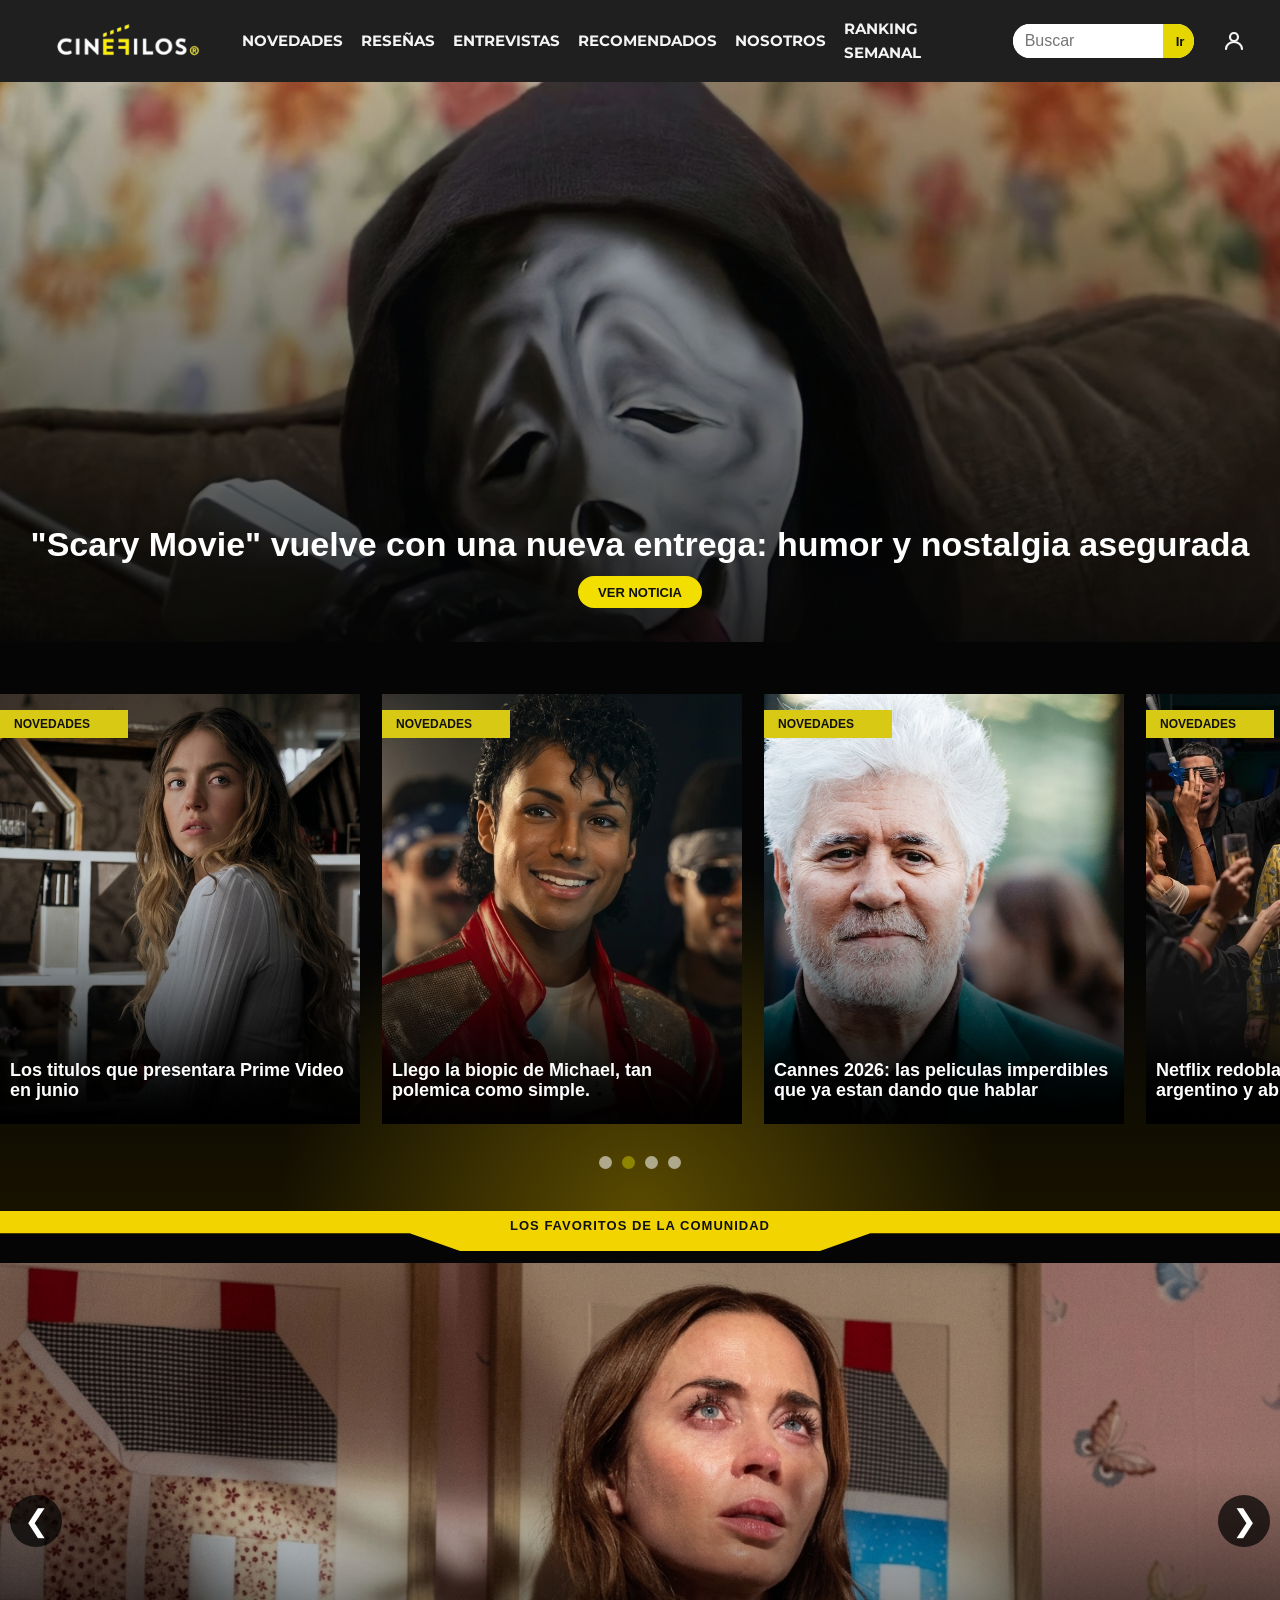
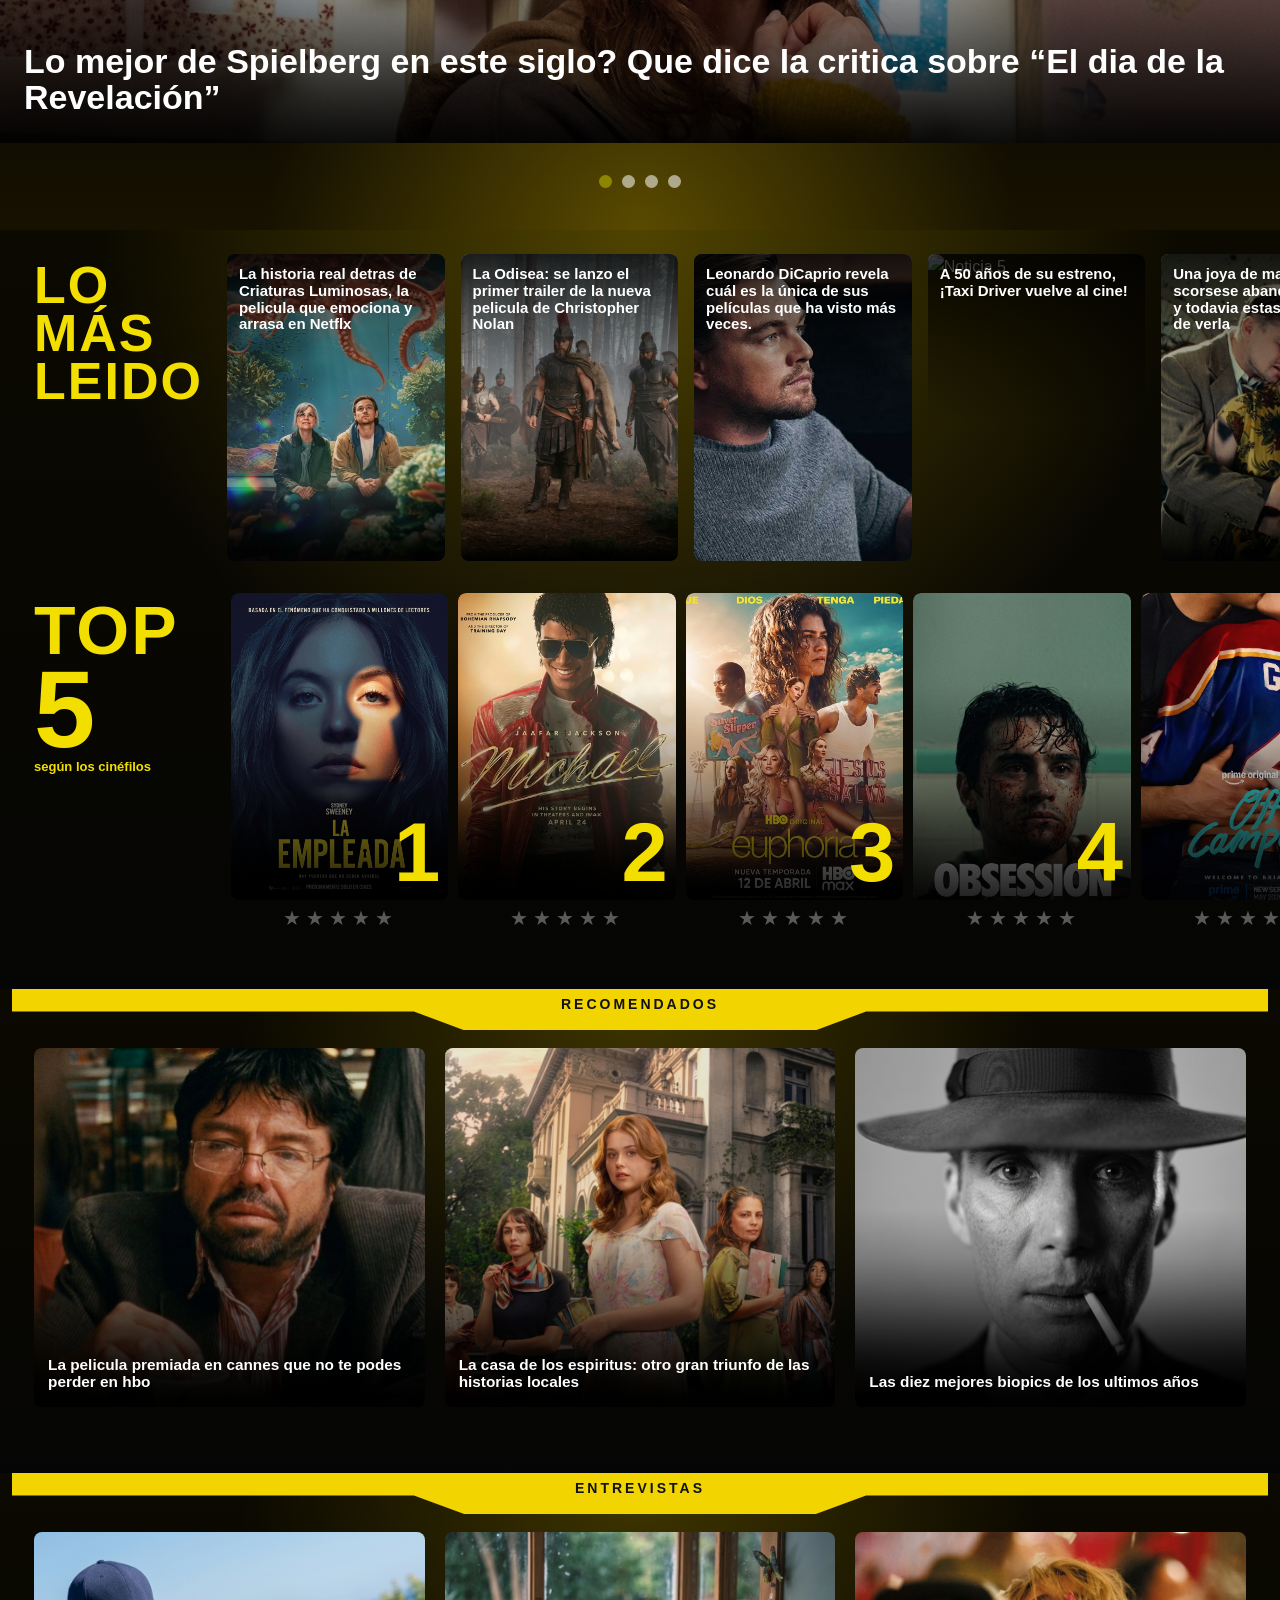
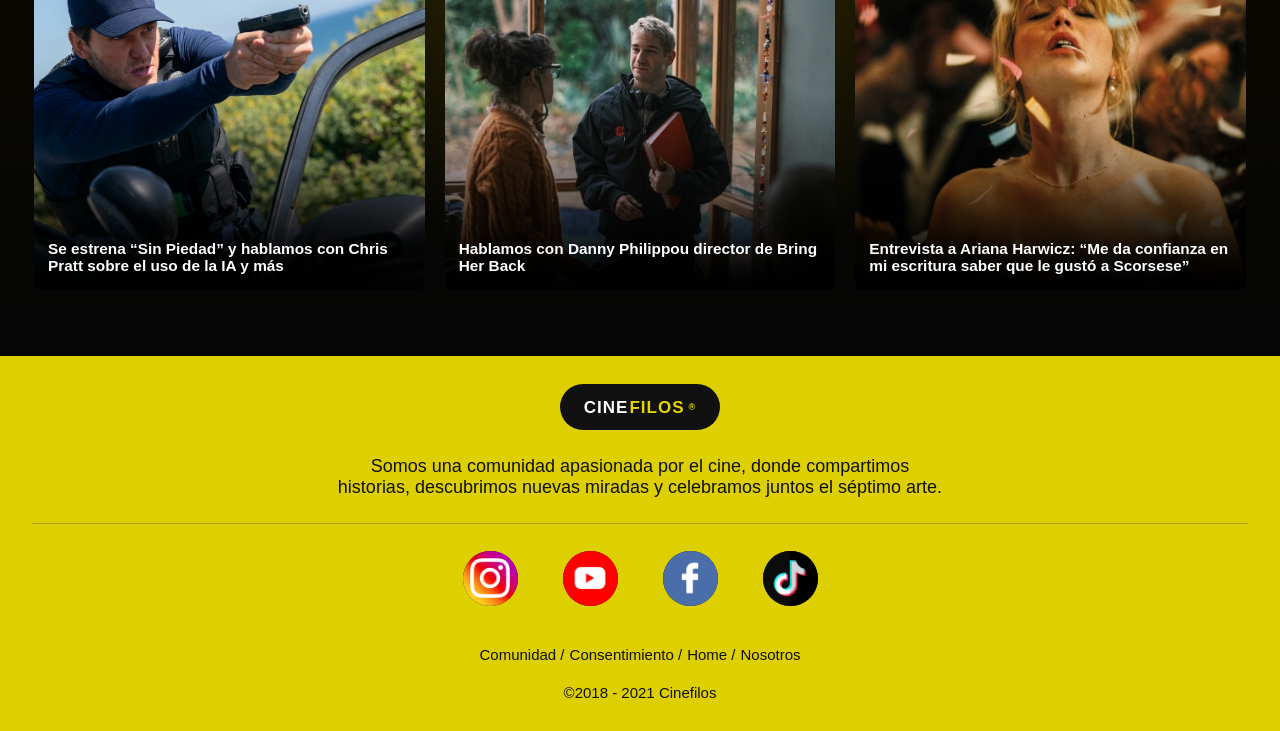
==== commit 35fef2b9: "Update index.html" ====
--- a/index.html
+++ b/index.html
@@ -156,18 +156,18 @@
                 <span class="lml-noticia-texto">La Odisea: se lanzo el primer trailer de la nueva pelicula de Christopher Nolan </span>
               </a>
 
+              <a class="lml-noticia" href="noticia2.html">
+                <img src="imagenes/leonardo.jpg" alt="Noticia 4">
+                <span class="lml-noticia-texto">Leonardo DiCaprio revela cuál es la única de sus películas que ha visto más veces.</span>
+              </a>
+
+               <a class="lml-noticia" href="noticia1.html">
+                <img src="imagenes/taxidriver.png" alt="Noticia 5">
+                <span class="lml-noticia-texto">A 50 años de su estreno,¡Taxi Driver vuelve al cine!</span>
+              </a>
+
               <a class="lml-noticia" href="noticia3.html">
                 <img src="imagenes/scorse.png" alt="Noticia 3">
-                <span class="lml-noticia-texto">Una joya de martin scorsese abandona Netflix y todavia estas a tiempo de verla </span>
-              </a>
-
-               <a class="lml-noticia" href="noticia2.html">
-                <img src="imagenes/leonardo.jpg" alt="Noticia 4">
-                <span class="lml-noticia-texto">Leonardo DiCaprio revela cuál es la única de sus películas que ha visto más veces.</span>
-              </a>
-
-               <a class="lml-noticia" href="noticia1.html">
-                <img src="imagenes/scorse.png" alt="Noticia 5">
                 <span class="lml-noticia-texto">Una joya de martin scorsese abandona Netflix y todavia estas a tiempo de verla </span>
               </a>
 
@@ -326,13 +326,49 @@
   <div id="modal-iniciar-sesion" class="modal-sesion-overlay oculto">
     <div class="modal-sesion-caja">
       <button type="button" class="modal-sesion-cerrar" id="cerrar-modal-iniciar-sesion" aria-label="Cerrar">&times;</button>
-      <h3>Iniciá sesión</h3>
-      <p>Necesitás iniciar sesión o registrarte para poder calificar.</p>
-      <input class="modal-sesion-campo" id="modal-sesion-nombre" type="text" placeholder="Nombre de usuario" maxlength="20" autocomplete="username">
-      <input class="modal-sesion-campo" id="modal-sesion-email" type="email" placeholder="Correo electrónico" autocomplete="email">
-      <input class="modal-sesion-campo" id="modal-sesion-pass" type="password" placeholder="Contraseña" autocomplete="current-password">
-      <button class="modal-sesion-btn" id="modal-sesion-entrar" type="button">ENTRAR / REGISTRARSE</button>
-      <p class="modal-sesion-error" id="modal-sesion-error">Completá todos los campos.</p>
+
+      <!-- Panel: Registrarse (por defecto) -->
+      <div class="modal-sesion-panel" id="panel-registro">
+        <h3 class="modal-sesion-titulo">FORMÁ PARTE DE<br>LA COMUNIDAD</h3>
+        <p class="modal-sesion-subtexto">Unite para calificar tus películas favoritas, dejar tus opiniones y debatir con la comunidad de cinéfilos más grande.</p>
+
+        <div class="modal-campo-icono">
+          <svg viewBox="0 0 24 24" fill="none" stroke="currentColor" stroke-width="1.8" stroke-linecap="round" stroke-linejoin="round"><circle cx="12" cy="8" r="4"/><path d="M4 20c0-4 3.6-7 8-7s8 3 8 7"/></svg>
+          <input class="modal-sesion-campo" id="reg-nombre" type="text" placeholder="Nombre" maxlength="20" autocomplete="username">
+        </div>
+        <div class="modal-campo-icono">
+          <svg viewBox="0 0 24 24" fill="none" stroke="currentColor" stroke-width="1.8" stroke-linecap="round" stroke-linejoin="round"><rect x="2" y="4" width="20" height="16" rx="2"/><path d="M2 7l10 7 10-7"/></svg>
+          <input class="modal-sesion-campo" id="reg-email" type="email" placeholder="Email" autocomplete="email">
+        </div>
+        <div class="modal-campo-icono">
+          <svg viewBox="0 0 24 24" fill="none" stroke="currentColor" stroke-width="1.8" stroke-linecap="round" stroke-linejoin="round"><rect x="5" y="11" width="14" height="10" rx="2"/><path d="M8 11V7a4 4 0 0 1 8 0v4"/></svg>
+          <input class="modal-sesion-campo" id="reg-pass" type="password" placeholder="Contraseña" autocomplete="new-password">
+        </div>
+
+        <p class="modal-sesion-error" id="reg-error">Completá todos los campos.</p>
+        <button class="modal-sesion-btn" id="btn-registro" type="button">Registrarme</button>
+        <p class="modal-sesion-cambiar">¿Ya tenés cuenta? <button type="button" class="modal-sesion-link" id="ir-a-login">iniciar sesión</button></p>
+      </div>
+
+      <!-- Panel: Iniciar sesión -->
+      <div class="modal-sesion-panel oculto" id="panel-login">
+        <h3 class="modal-sesion-titulo">BIENVENIDO<br>DE VUELTA</h3>
+        <p class="modal-sesion-subtexto">Ingresá con tu cuenta para poder calificar y dejar tus reseñas.</p>
+
+        <div class="modal-campo-icono">
+          <svg viewBox="0 0 24 24" fill="none" stroke="currentColor" stroke-width="1.8" stroke-linecap="round" stroke-linejoin="round"><rect x="2" y="4" width="20" height="16" rx="2"/><path d="M2 7l10 7 10-7"/></svg>
+          <input class="modal-sesion-campo" id="login-email" type="email" placeholder="Email" autocomplete="email">
+        </div>
+        <div class="modal-campo-icono">
+          <svg viewBox="0 0 24 24" fill="none" stroke="currentColor" stroke-width="1.8" stroke-linecap="round" stroke-linejoin="round"><rect x="5" y="11" width="14" height="10" rx="2"/><path d="M8 11V7a4 4 0 0 1 8 0v4"/></svg>
+          <input class="modal-sesion-campo" id="login-pass" type="password" placeholder="Contraseña" autocomplete="current-password">
+        </div>
+
+        <p class="modal-sesion-error" id="login-error">Completá todos los campos.</p>
+        <button class="modal-sesion-btn" id="btn-login" type="button">Ingresar</button>
+        <p class="modal-sesion-cambiar">¿No tenés cuenta? <button type="button" class="modal-sesion-link" id="ir-a-registro">registrarse</button></p>
+      </div>
+
     </div>
   </div>
 
@@ -593,59 +629,103 @@
     });
   });
 
-  // Modal "Iniciá sesión" para calificar (mismo diseño que el dropdown del ícono de perfil)
+  // Modal "Registrate / Iniciá sesión" para calificar en el Top 5
   (function () {
-    var modal       = document.getElementById("modal-iniciar-sesion");
-    var btnCerrar   = document.getElementById("cerrar-modal-iniciar-sesion");
-    var btnEntrar   = document.getElementById("modal-sesion-entrar");
-    var campoNombre = document.getElementById("modal-sesion-nombre");
-    var campoEmail  = document.getElementById("modal-sesion-email");
-    var campoPass   = document.getElementById("modal-sesion-pass");
-    var error       = document.getElementById("modal-sesion-error");
+    var modal     = document.getElementById("modal-iniciar-sesion");
+    var btnCerrar = document.getElementById("cerrar-modal-iniciar-sesion");
     if (!modal) return;
 
+    var panelReg   = document.getElementById("panel-registro");
+    var panelLogin = document.getElementById("panel-login");
+
+    function mostrarPanel(panel) {
+      panelReg.classList.toggle("oculto", panel !== panelReg);
+      panelLogin.classList.toggle("oculto", panel !== panelLogin);
+      var primerCampo = panel.querySelector(".modal-sesion-campo");
+      if (primerCampo) primerCampo.focus();
+      // Limpiar errores al cambiar de panel
+      document.getElementById("reg-error").style.display = "none";
+      document.getElementById("login-error").style.display = "none";
+    }
+
+    // Links para cambiar de panel
+    document.getElementById("ir-a-login").addEventListener("click", function () {
+      mostrarPanel(panelLogin);
+    });
+    document.getElementById("ir-a-registro").addEventListener("click", function () {
+      mostrarPanel(panelReg);
+    });
+
+    // Abrir / cerrar
     function cerrarModal() {
       modal.classList.add("oculto");
-      error.style.display = "none";
     }
 
     window.abrirModalIniciarSesion = function () {
-      error.style.display = "none";
+      mostrarPanel(panelReg); // siempre arranca en registro
       modal.classList.remove("oculto");
-      campoNombre.focus();
     };
 
     btnCerrar.addEventListener("click", cerrarModal);
-
     modal.addEventListener("click", function (e) {
       if (e.target === modal) cerrarModal();
     });
 
-    btnEntrar.addEventListener("click", function () {
-      var nombre = campoNombre.value.trim();
-      var email  = campoEmail.value.trim();
-      var pass   = campoPass.value;
-
+    // ── Registro ──
+    var regNombre = document.getElementById("reg-nombre");
+    var regEmail  = document.getElementById("reg-email");
+    var regPass   = document.getElementById("reg-pass");
+    var regError  = document.getElementById("reg-error");
+
+    document.getElementById("btn-registro").addEventListener("click", function () {
+      var nombre = regNombre.value.trim();
+      var email  = regEmail.value.trim();
+      var pass   = regPass.value;
       if (!nombre || !email || !pass) {
-        error.style.display = "block";
+        regError.textContent = "Completá todos los campos.";
+        regError.style.display = "block";
         return;
       }
-      error.style.display = "none";
-
+      regError.style.display = "none";
       if (window.cinefiloSesion) {
         window.cinefiloSesion.guardarUsuario({ nombre: nombre, email: email });
         window.cinefiloSesion.actualizarIcono();
       }
-
-      campoNombre.value = "";
-      campoEmail.value  = "";
-      campoPass.value   = "";
+      regNombre.value = ""; regEmail.value = ""; regPass.value = "";
       cerrarModal();
     });
 
-    [campoNombre, campoEmail, campoPass].forEach(function (campo) {
-      campo.addEventListener("keydown", function (e) {
-        if (e.key === "Enter") btnEntrar.click();
+    [regNombre, regEmail, regPass].forEach(function (c) {
+      c.addEventListener("keydown", function (e) {
+        if (e.key === "Enter") document.getElementById("btn-registro").click();
+      });
+    });
+
+    // ── Login ──
+    var loginEmail = document.getElementById("login-email");
+    var loginPass  = document.getElementById("login-pass");
+    var loginError = document.getElementById("login-error");
+
+    document.getElementById("btn-login").addEventListener("click", function () {
+      var email = loginEmail.value.trim();
+      var pass  = loginPass.value;
+      if (!email || !pass) {
+        loginError.textContent = "Completá todos los campos.";
+        loginError.style.display = "block";
+        return;
+      }
+      loginError.style.display = "none";
+      if (window.cinefiloSesion) {
+        window.cinefiloSesion.guardarUsuario({ nombre: email.split("@")[0], email: email });
+        window.cinefiloSesion.actualizarIcono();
+      }
+      loginEmail.value = ""; loginPass.value = "";
+      cerrarModal();
+    });
+
+    [loginEmail, loginPass].forEach(function (c) {
+      c.addEventListener("keydown", function (e) {
+        if (e.key === "Enter") document.getElementById("btn-login").click();
       });
     });
   })();
@@ -738,6 +818,32 @@
           pintar(miPuntaje);
         });
 
+        // touchstart: intercepta el toque en mobile ANTES de que el <a> padre navegue
+        estrella.addEventListener("touchstart", function (e) {
+          e.preventDefault();
+          e.stopPropagation();
+
+          // Feedback visual inmediato en el hover
+          pintar(parseInt(estrella.getAttribute("data-valor")));
+        }, { passive: false });
+
+        // touchend: ejecuta la acción real al soltar el dedo
+        estrella.addEventListener("touchend", function (e) {
+          e.preventDefault();
+          e.stopPropagation();
+
+          if (!haySesion()) {
+            if (window.abrirModalIniciarSesion) window.abrirModalIniciarSesion();
+            pintar(miPuntaje); // resetear el feedback visual
+            return;
+          }
+
+          miPuntaje = parseInt(estrella.getAttribute("data-valor"));
+          pintar(miPuntaje);
+          actualizarNota(miPuntaje);
+          guardarMiPuntaje(info, miPuntaje);
+        }, { passive: false });
+
         estrella.addEventListener("click", function (e) {
           // Evita que el clic en la estrella navegue por el link de la card
           e.preventDefault();
--- a/estilo.css
+++ b/estilo.css
@@ -1876,6 +1876,20 @@
   .lml-top5-estrellas-nota {
     font-size: 14px;
   }
+
+  .redes {
+    gap: 20px;
+  }
+
+  .redes a {
+    width: 40px;
+    height: 40px;
+  }
+
+  .redes img {
+    width: 42px;
+    height: 42px;
+  }
 }
 
 @media (max-width: 520px) {
@@ -2066,6 +2080,16 @@
 
   .redes {
     gap: 18px;
+  }
+
+  .redes a {
+    width: 40px;
+    height: 40px;
+  }
+
+  .redes img {
+    width: 42px;
+    height: 42px;
   }
 
   .carrusel-etiqueta {
@@ -2153,47 +2177,85 @@
 
 .modal-sesion-caja {
   position: relative;
-  background: #1a1a1a;
-  border: 1.5px solid #e5d600;
-  border-radius: 10px;
+  background: #fff;
+  border-radius: 14px;
   width: 100%;
-  max-width: 320px;
-  padding: 32px 22px 24px;
+  max-width: 340px;
+  padding: 36px 28px 28px;
   font-family: 'Montserrat', sans-serif;
-  text-align: center;
-  box-shadow: 0 8px 32px rgba(0, 0, 0, .55);
-}
-
-.modal-sesion-caja h3 {
-  margin: 0 0 8px;
-  font-size: 18px;
-  color: #e5d600;
-  letter-spacing: .03em;
-}
-
-.modal-sesion-caja p {
-  margin: 0 0 18px;
+}
+
+.modal-sesion-cerrar {
+  position: absolute;
+  top: 12px;
+  right: 16px;
+  background: none;
+  border: none;
+  color: #aaa;
+  font-size: 24px;
+  line-height: 1;
+  cursor: pointer;
+}
+
+.modal-sesion-cerrar:hover {
+  color: #111;
+}
+
+.modal-sesion-titulo {
+  margin: 0 0 10px;
+  font-size: 22px;
+  font-weight: 900;
+  color: #111;
+  line-height: 1.15;
+  letter-spacing: -.01em;
+  text-transform: uppercase;
+}
+
+.modal-sesion-subtexto {
+  margin: 0 0 20px;
   font-size: 12px;
-  color: #bbb;
-  line-height: 1.4;
+  color: #666;
+  line-height: 1.5;
+  font-weight: 400;
+}
+
+/* Campos con ícono */
+.modal-campo-icono {
+  position: relative;
+  margin-bottom: 10px;
+}
+
+.modal-campo-icono svg {
+  position: absolute;
+  left: 14px;
+  top: 50%;
+  transform: translateY(-50%);
+  width: 18px;
+  height: 18px;
+  stroke: #e5d600;
+  pointer-events: none;
 }
 
 .modal-sesion-campo {
   width: 100%;
   box-sizing: border-box;
-  background: #2c2c2c;
-  border: 1px solid #444;
-  border-radius: 6px;
+  background: #111;
+  border: none;
+  border-radius: 50px;
   color: #f4f4f4;
-  padding: 9px 11px;
+  padding: 13px 16px 13px 44px;
   font-size: 13px;
-  font-family: inherit;
-  margin-bottom: 8px;
+  font-family: 'Montserrat', sans-serif;
+  font-weight: 500;
+}
+
+.modal-sesion-campo::placeholder {
+  color: #888;
 }
 
 .modal-sesion-campo:focus {
-  outline: none;
-  border-color: #e5d600;
+  outline: 2px solid #e5d600;
+  outline-offset: 0;
 }
 
 .modal-sesion-btn {
@@ -2201,38 +2263,68 @@
   background: #e5d600;
   color: #111;
   border: none;
-  border-radius: 6px;
-  padding: 10px;
+  border-radius: 50px;
+  padding: 13px;
   font-family: 'Montserrat', sans-serif;
   font-weight: 700;
-  font-size: 13px;
+  font-size: 14px;
   cursor: pointer;
   margin-top: 6px;
+  transition: background .18s ease;
 }
 
 .modal-sesion-btn:hover {
   background: #ffd700;
 }
 
-.modal-sesion-cerrar {
-  position: absolute;
-  top: 8px;
-  right: 12px;
+.modal-sesion-cambiar {
+  margin: 16px 0 0;
+  font-size: 12px;
+  color: #888;
+  text-align: center;
+}
+
+.modal-sesion-link {
   background: none;
   border: none;
-  color: #999;
-  font-size: 24px;
-  line-height: 1;
+  padding: 0;
+  font-family: 'Montserrat', sans-serif;
+  font-size: 12px;
+  font-weight: 700;
+  color: #111;
+  text-decoration: underline;
   cursor: pointer;
 }
 
-.modal-sesion-cerrar:hover {
-  color: #fff;
+.modal-sesion-link:hover {
+  color: #c9a800;
 }
 
 .modal-sesion-error {
-  color: #ff6b6b;
+  color: #cc0000;
   font-size: 11px;
-  margin: 8px 0 0;
+  margin: 6px 0 0;
   display: none;
-}
+  padding-left: 4px;
+}
+
+.modal-sesion-panel.oculto {
+  display: none;
+}
+
+/* ── Área táctil más grande para las estrellas del Top 5 en mobile ── */
+@media (max-width: 768px) {
+  .lml-top5-estrella {
+    padding: 8px 4px;
+    /* área de toque mínima de 44px de alto recomendada por WCAG */
+    min-height: 44px;
+    display: inline-flex;
+    align-items: center;
+    justify-content: center;
+    font-size: clamp(16px, 5vw, 22px);
+  }
+
+  .lml-top5-estrellas-iconos {
+    gap: 0;
+  }
+}
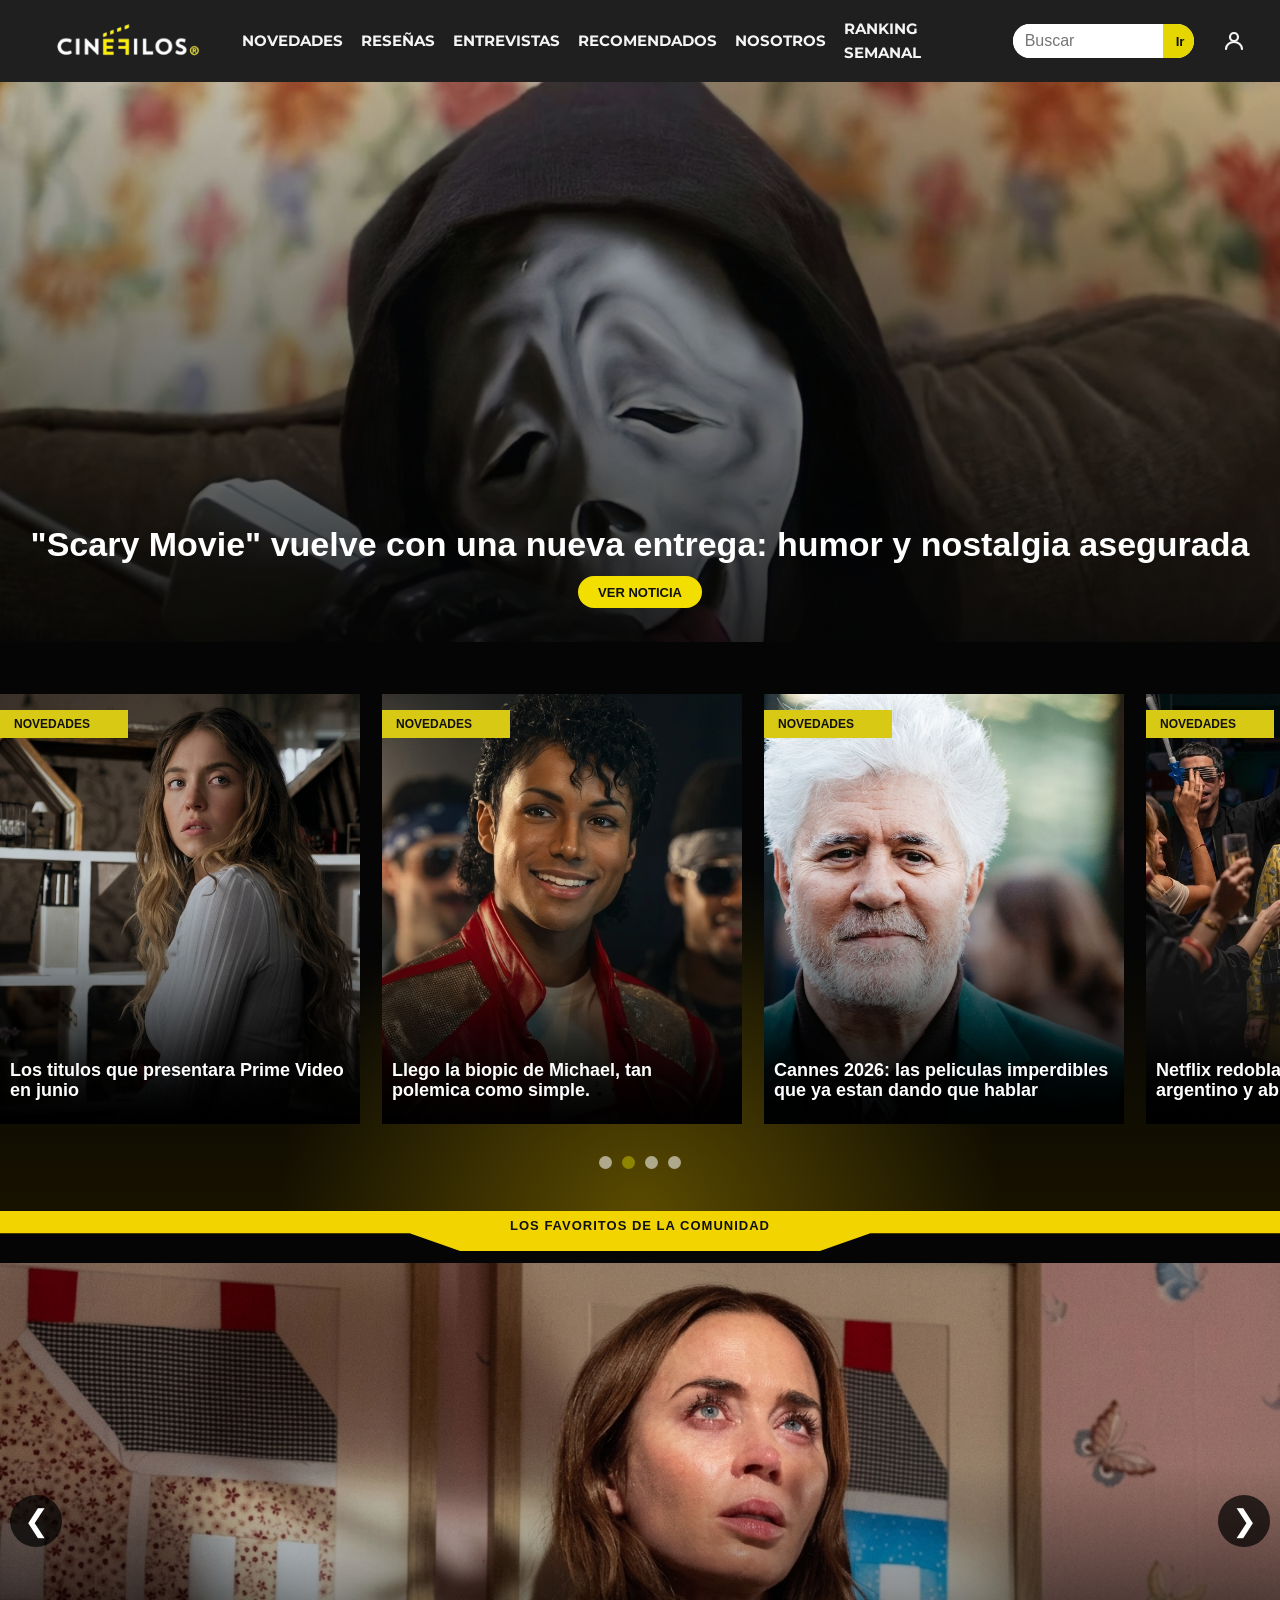
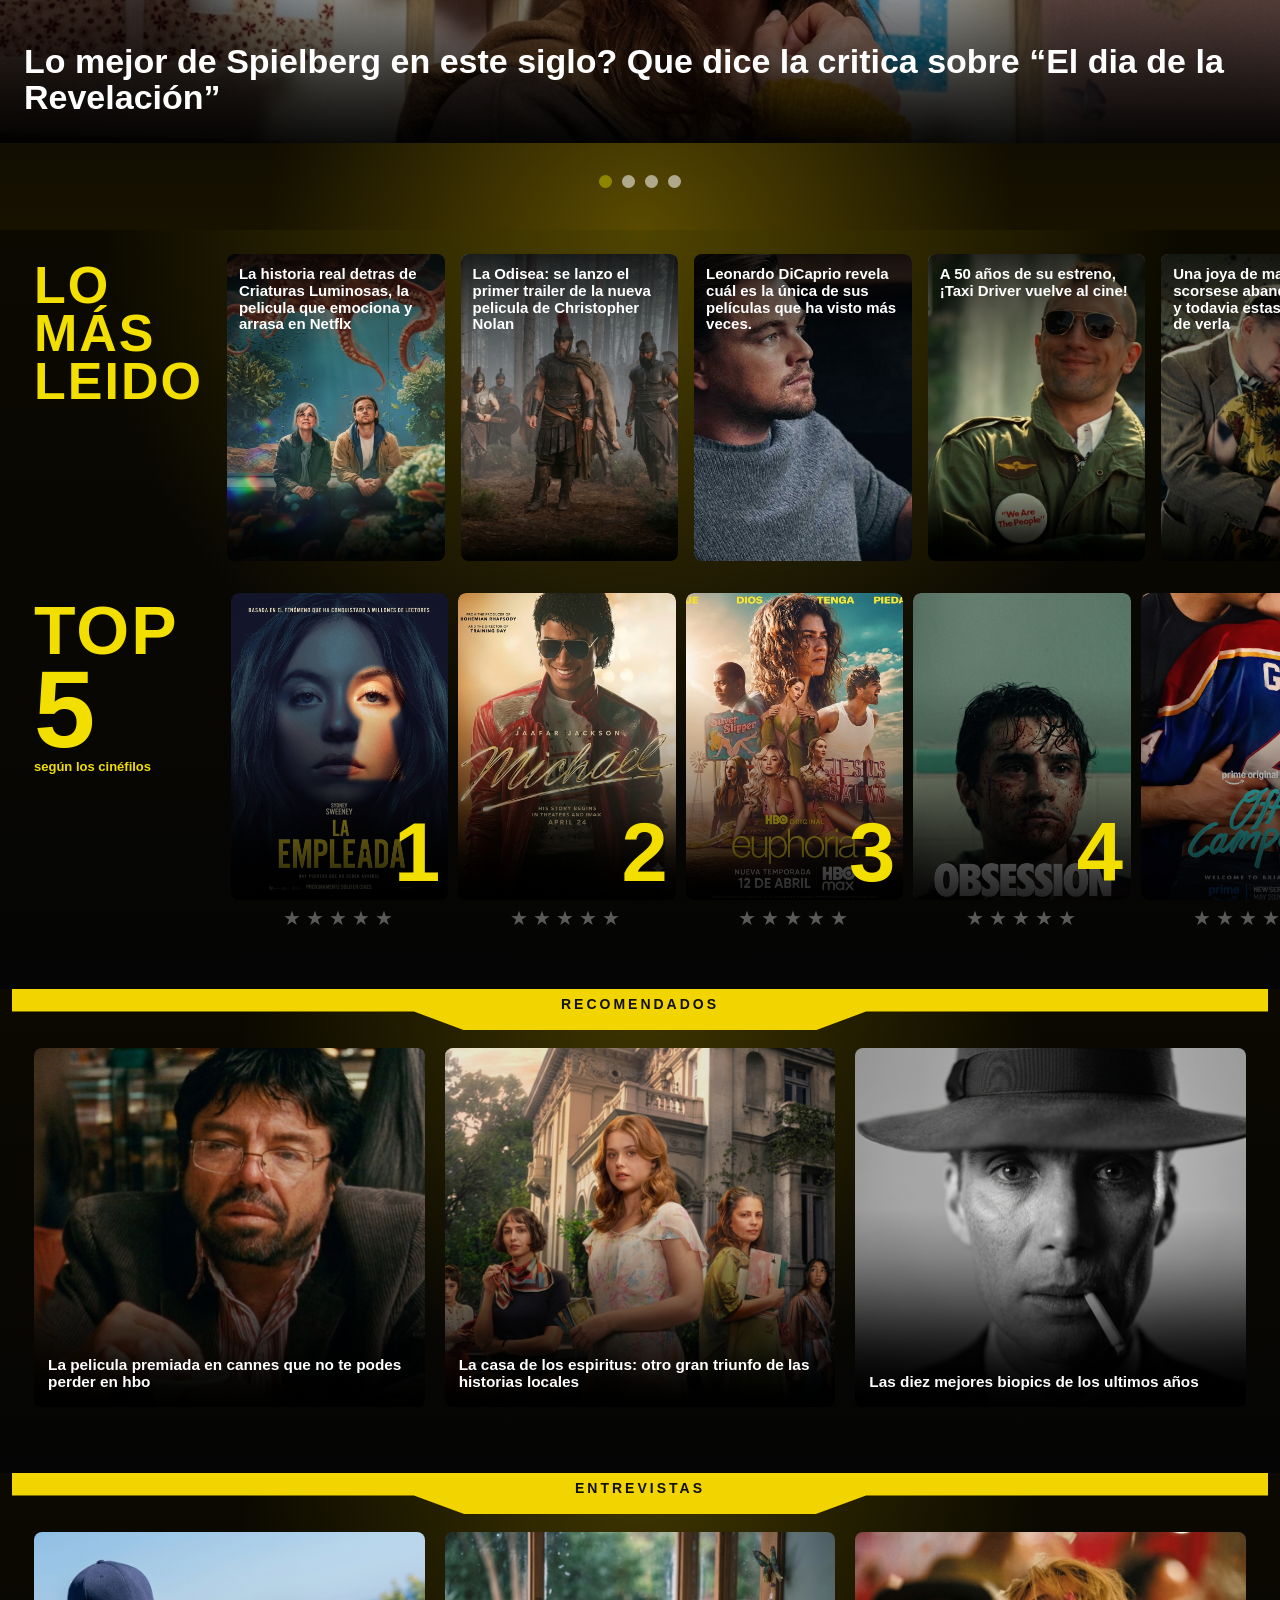
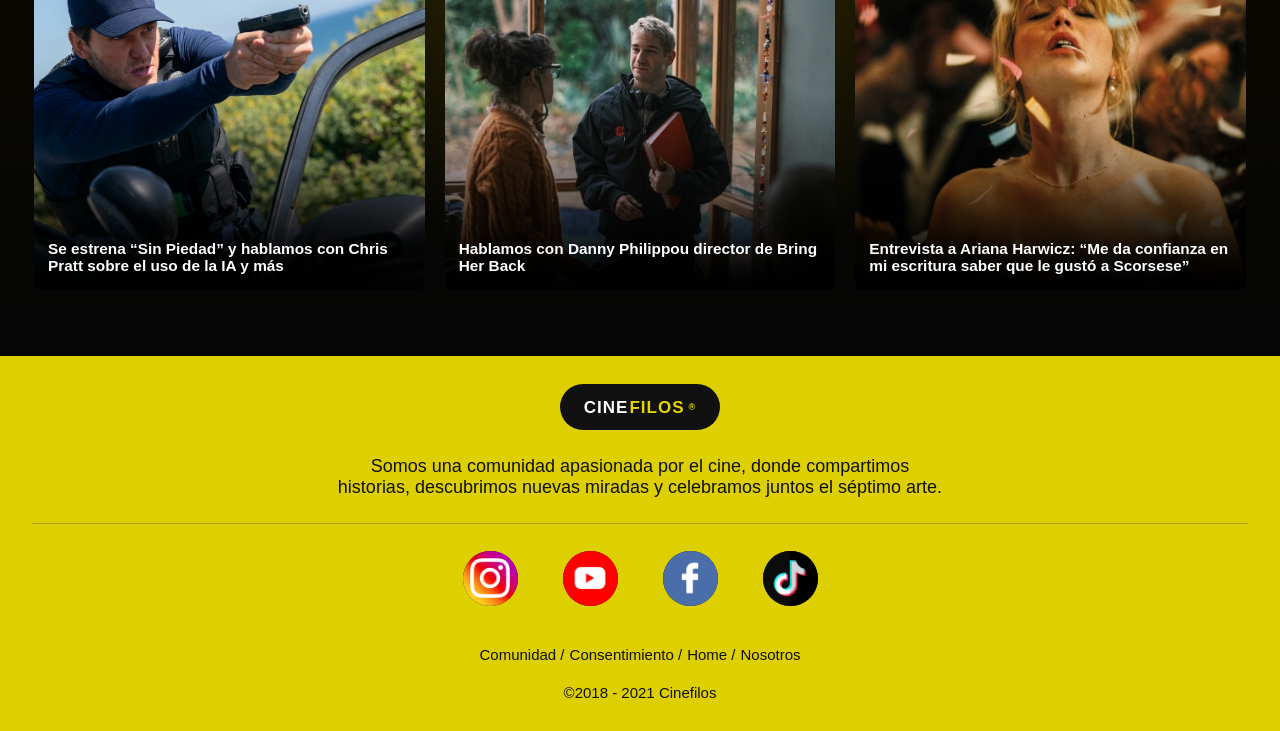
==== commit eee5c35b: "Update index.html" ====
--- a/index.html
+++ b/index.html
@@ -109,7 +109,7 @@
         <button class="carrusel-flecha carrusel-flecha-derecha" type="button" aria-label="Ver noticia siguiente">&#10095;</button>
 
         <div class="carrusel-pista">
-          <a class="mini-noticia" href="laEmpleada.html">
+          <a class="mini-noticia" href="noticia1.html">
             <img src="imagenes/spielberg.png" alt="" class="carrusel-imagen">
             <span class="mini-noticia-texto mini-noticia-texto-grande">Lo mejor de Spielberg en este siglo? Que dice la critica sobre “El dia de la Revelación”</span>
           </a>
@@ -146,7 +146,7 @@
           <div class="lml-carrusel-superior">
             <div class="lml-carrusel-pista">
 
-              <a class="lml-noticia" href="laEmpleada.html">
+              <a class="lml-noticia" href="noticia3.html">
                 <img src="imagenes/criaturas luminosas.png" alt="Noticia 1">
                 <span class="lml-noticia-texto">La historia real detras de Criaturas Luminosas, la pelicula que emociona y arrasa en Netflx </span>
               </a>
@@ -251,7 +251,7 @@
             <span class="carrusel-etiqueta-texto">La pelicula premiada en cannes que no te podes perder en hbo </span>
           </a>
  
-          <a class="carrusel-etiqueta-item" href="laEmpleada.html">
+          <a class="carrusel-etiqueta-item" href="noticia2.html">
             <img src="imagenes/recomendados 2.png" alt="Recomendado 2">
             <span class="carrusel-etiqueta-texto">La casa de los espiritus: otro gran triunfo de las historias locales  </span>
           </a>
@@ -322,55 +322,6 @@
       <p class="copyright">&copy;2018 - 2021 Cinefilos</p>
   </footer>
 
-  <!-- Modal: aparece cuando un usuario no registrado intenta calificar en el Top 5 -->
-  <div id="modal-iniciar-sesion" class="modal-sesion-overlay oculto">
-    <div class="modal-sesion-caja">
-      <button type="button" class="modal-sesion-cerrar" id="cerrar-modal-iniciar-sesion" aria-label="Cerrar">&times;</button>
-
-      <!-- Panel: Registrarse (por defecto) -->
-      <div class="modal-sesion-panel" id="panel-registro">
-        <h3 class="modal-sesion-titulo">FORMÁ PARTE DE<br>LA COMUNIDAD</h3>
-        <p class="modal-sesion-subtexto">Unite para calificar tus películas favoritas, dejar tus opiniones y debatir con la comunidad de cinéfilos más grande.</p>
-
-        <div class="modal-campo-icono">
-          <svg viewBox="0 0 24 24" fill="none" stroke="currentColor" stroke-width="1.8" stroke-linecap="round" stroke-linejoin="round"><circle cx="12" cy="8" r="4"/><path d="M4 20c0-4 3.6-7 8-7s8 3 8 7"/></svg>
-          <input class="modal-sesion-campo" id="reg-nombre" type="text" placeholder="Nombre" maxlength="20" autocomplete="username">
-        </div>
-        <div class="modal-campo-icono">
-          <svg viewBox="0 0 24 24" fill="none" stroke="currentColor" stroke-width="1.8" stroke-linecap="round" stroke-linejoin="round"><rect x="2" y="4" width="20" height="16" rx="2"/><path d="M2 7l10 7 10-7"/></svg>
-          <input class="modal-sesion-campo" id="reg-email" type="email" placeholder="Email" autocomplete="email">
-        </div>
-        <div class="modal-campo-icono">
-          <svg viewBox="0 0 24 24" fill="none" stroke="currentColor" stroke-width="1.8" stroke-linecap="round" stroke-linejoin="round"><rect x="5" y="11" width="14" height="10" rx="2"/><path d="M8 11V7a4 4 0 0 1 8 0v4"/></svg>
-          <input class="modal-sesion-campo" id="reg-pass" type="password" placeholder="Contraseña" autocomplete="new-password">
-        </div>
-
-        <p class="modal-sesion-error" id="reg-error">Completá todos los campos.</p>
-        <button class="modal-sesion-btn" id="btn-registro" type="button">Registrarme</button>
-        <p class="modal-sesion-cambiar">¿Ya tenés cuenta? <button type="button" class="modal-sesion-link" id="ir-a-login">iniciar sesión</button></p>
-      </div>
-
-      <!-- Panel: Iniciar sesión -->
-      <div class="modal-sesion-panel oculto" id="panel-login">
-        <h3 class="modal-sesion-titulo">BIENVENIDO<br>DE VUELTA</h3>
-        <p class="modal-sesion-subtexto">Ingresá con tu cuenta para poder calificar y dejar tus reseñas.</p>
-
-        <div class="modal-campo-icono">
-          <svg viewBox="0 0 24 24" fill="none" stroke="currentColor" stroke-width="1.8" stroke-linecap="round" stroke-linejoin="round"><rect x="2" y="4" width="20" height="16" rx="2"/><path d="M2 7l10 7 10-7"/></svg>
-          <input class="modal-sesion-campo" id="login-email" type="email" placeholder="Email" autocomplete="email">
-        </div>
-        <div class="modal-campo-icono">
-          <svg viewBox="0 0 24 24" fill="none" stroke="currentColor" stroke-width="1.8" stroke-linecap="round" stroke-linejoin="round"><rect x="5" y="11" width="14" height="10" rx="2"/><path d="M8 11V7a4 4 0 0 1 8 0v4"/></svg>
-          <input class="modal-sesion-campo" id="login-pass" type="password" placeholder="Contraseña" autocomplete="current-password">
-        </div>
-
-        <p class="modal-sesion-error" id="login-error">Completá todos los campos.</p>
-        <button class="modal-sesion-btn" id="btn-login" type="button">Ingresar</button>
-        <p class="modal-sesion-cambiar">¿No tenés cuenta? <button type="button" class="modal-sesion-link" id="ir-a-registro">registrarse</button></p>
-      </div>
-
-    </div>
-  </div>
 
 <script>
     const botonMenu = document.querySelector(".menu");
@@ -629,107 +580,6 @@
     });
   });
 
-  // Modal "Registrate / Iniciá sesión" para calificar en el Top 5
-  (function () {
-    var modal     = document.getElementById("modal-iniciar-sesion");
-    var btnCerrar = document.getElementById("cerrar-modal-iniciar-sesion");
-    if (!modal) return;
-
-    var panelReg   = document.getElementById("panel-registro");
-    var panelLogin = document.getElementById("panel-login");
-
-    function mostrarPanel(panel) {
-      panelReg.classList.toggle("oculto", panel !== panelReg);
-      panelLogin.classList.toggle("oculto", panel !== panelLogin);
-      var primerCampo = panel.querySelector(".modal-sesion-campo");
-      if (primerCampo) primerCampo.focus();
-      // Limpiar errores al cambiar de panel
-      document.getElementById("reg-error").style.display = "none";
-      document.getElementById("login-error").style.display = "none";
-    }
-
-    // Links para cambiar de panel
-    document.getElementById("ir-a-login").addEventListener("click", function () {
-      mostrarPanel(panelLogin);
-    });
-    document.getElementById("ir-a-registro").addEventListener("click", function () {
-      mostrarPanel(panelReg);
-    });
-
-    // Abrir / cerrar
-    function cerrarModal() {
-      modal.classList.add("oculto");
-    }
-
-    window.abrirModalIniciarSesion = function () {
-      mostrarPanel(panelReg); // siempre arranca en registro
-      modal.classList.remove("oculto");
-    };
-
-    btnCerrar.addEventListener("click", cerrarModal);
-    modal.addEventListener("click", function (e) {
-      if (e.target === modal) cerrarModal();
-    });
-
-    // ── Registro ──
-    var regNombre = document.getElementById("reg-nombre");
-    var regEmail  = document.getElementById("reg-email");
-    var regPass   = document.getElementById("reg-pass");
-    var regError  = document.getElementById("reg-error");
-
-    document.getElementById("btn-registro").addEventListener("click", function () {
-      var nombre = regNombre.value.trim();
-      var email  = regEmail.value.trim();
-      var pass   = regPass.value;
-      if (!nombre || !email || !pass) {
-        regError.textContent = "Completá todos los campos.";
-        regError.style.display = "block";
-        return;
-      }
-      regError.style.display = "none";
-      if (window.cinefiloSesion) {
-        window.cinefiloSesion.guardarUsuario({ nombre: nombre, email: email });
-        window.cinefiloSesion.actualizarIcono();
-      }
-      regNombre.value = ""; regEmail.value = ""; regPass.value = "";
-      cerrarModal();
-    });
-
-    [regNombre, regEmail, regPass].forEach(function (c) {
-      c.addEventListener("keydown", function (e) {
-        if (e.key === "Enter") document.getElementById("btn-registro").click();
-      });
-    });
-
-    // ── Login ──
-    var loginEmail = document.getElementById("login-email");
-    var loginPass  = document.getElementById("login-pass");
-    var loginError = document.getElementById("login-error");
-
-    document.getElementById("btn-login").addEventListener("click", function () {
-      var email = loginEmail.value.trim();
-      var pass  = loginPass.value;
-      if (!email || !pass) {
-        loginError.textContent = "Completá todos los campos.";
-        loginError.style.display = "block";
-        return;
-      }
-      loginError.style.display = "none";
-      if (window.cinefiloSesion) {
-        window.cinefiloSesion.guardarUsuario({ nombre: email.split("@")[0], email: email });
-        window.cinefiloSesion.actualizarIcono();
-      }
-      loginEmail.value = ""; loginPass.value = "";
-      cerrarModal();
-    });
-
-    [loginEmail, loginPass].forEach(function (c) {
-      c.addEventListener("keydown", function (e) {
-        if (e.key === "Enter") document.getElementById("btn-login").click();
-      });
-    });
-  })();
-
   // Estrellas del Top 5: hover para previsualizar y clic para calificar
   // (igual que el resto del sitio: si no hay sesión, pide iniciar sesión)
   (function () {
@@ -871,7 +721,7 @@
   })();
 </script>
 
+<script src="sesion.js"></script>
 <script src="cuenta.js"></script>
-<script src="sesion.js"></script>
 </body>
 </html>
--- a/estilo.css
+++ b/estilo.css
@@ -1208,11 +1208,12 @@
 /* Card principal del perfil */
 .perfil-card {
   display: flex;
+  flex-wrap: wrap;
   align-items: center;
   gap: 20px;
   max-width: 1200px;
   margin: 0 auto;
-  padding: 22px 28px;
+  padding: 22px 20px;
 }
 
 /* Avatar circular */
@@ -1229,14 +1230,14 @@
 }
 
 .perfil-avatar svg {
-  width: 80px;
-  height: 80px;
+  width: 90%;
+  height: 90%;
 }
 
 /* Info: nombre y email */
 .perfil-info {
   flex: 1;
-  min-width: 0;
+  min-width: 140px;
 }
 
 .perfil-nombre {
@@ -1287,14 +1288,14 @@
 }
 
 .perfil-stat-numero {
-  font-size: 26px;
+  font-size: 36px;
   font-weight: 900;
   font-family: 'Montserrat', sans-serif;
   color: #111;
 }
 
 .perfil-stat-label {
-  font-size: 11px;
+  font-size: 13px;
   font-weight: 600;
   color: #555;
   text-align: center;
@@ -1311,8 +1312,8 @@
 }
 
 .perfil-config svg {
-  width: 26px;
-  height: 26px;
+  width: 30px;
+  height: 30px;
 }
 
 .perfil-config:hover {
@@ -1325,22 +1326,92 @@
   display: inline-flex;
   align-items: center;
   justify-content: center;
-  padding: 7px 16px;
+  padding: 9px 20px;
   background-color: #1f1f1f;
   color: #fff;
   border: none;
-  font-size: 12px;
+  font-size: 13px;
   font-weight: 700;
   font-family: 'Montserrat', sans-serif;
   text-transform: lowercase;
   letter-spacing: 0.5px;
   cursor: pointer;
   transition: background-color 0.2s ease;
+  white-space: nowrap;
 }
 
 .perfil-cerrar-sesion:hover {
   background-color: #e5d600;
   color: #111;
+}
+
+/* ── Desktop: avatar | info | acciones-top en fila, stats al final ── */
+.perfil-acciones-top {
+  display: flex;
+  align-items: center;
+  gap: 12px;
+  flex-shrink: 0;
+}
+
+/* Stats al final de la fila en desktop */
+.perfil-card .perfil-stats-fila {
+  display: flex;
+  align-items: center;
+  gap: 20px;
+  margin-left: auto;
+}
+
+/* ── Mobile: avatar+info arriba, botones top-right, stats centrados abajo ── */
+@media (max-width: 600px) {
+  .perfil-card {
+    display: grid;
+    grid-template-columns: auto 1fr auto;
+    grid-template-rows: auto auto;
+    gap: 14px 12px;
+    align-items: start;
+    padding: 18px 16px 22px;
+  }
+
+  /* Col 1 fila 1: avatar */
+  .perfil-avatar {
+    grid-column: 1;
+    grid-row: 1;
+  }
+
+  /* Col 2 fila 1: nombre + email */
+  .perfil-info {
+    grid-column: 2;
+    grid-row: 1;
+    align-self: center;
+  }
+
+  /* Col 3 fila 1: botones arriba a la derecha */
+  .perfil-acciones-top {
+    grid-column: 3;
+    grid-row: 1;
+    flex-direction: column;
+    align-items: flex-end;
+    gap: 8px;
+  }
+
+  /* Fila 2: stats centrados, ocupan las 3 columnas */
+  .perfil-card .perfil-stats-fila {
+    grid-column: 1 / -1;
+    grid-row: 2;
+    justify-content: center;
+    gap: 40px;
+    margin-left: 0;
+  }
+}
+
+/* En desktop grande los números pueden crecer un poco más */
+@media (min-width: 900px) {
+  .perfil-stat-numero {
+    font-size: 42px;
+  }
+  .perfil-nombre {
+    font-size: 32px;
+  }
 }
 
 /*compu*/
@@ -1730,35 +1801,6 @@
 }
 
 @media (max-width: 600px) {
-  .perfil-card {
-    flex-wrap: wrap;
-    padding: 18px 16px;
-    gap: 16px;
-  }
-
-  .perfil-avatar {
-    width: 72px;
-    height: 72px;
-  }
-
-  .perfil-avatar svg {
-    width: 64px;
-    height: 64px;
-  }
-
-  .perfil-nombre {
-    font-size: 22px;
-  }
-
-  .perfil-derecha {
-    width: 100%;
-    align-items: flex-start;
-  }
-
-  .perfil-stat-numero {
-    font-size: 22px;
-  }
-
   /* Tarjetas de Novedades / Reseñas / Entrevistas / Recomendados:
      en una sola columna, así no se achican y el texto no se encima
      con la foto. */
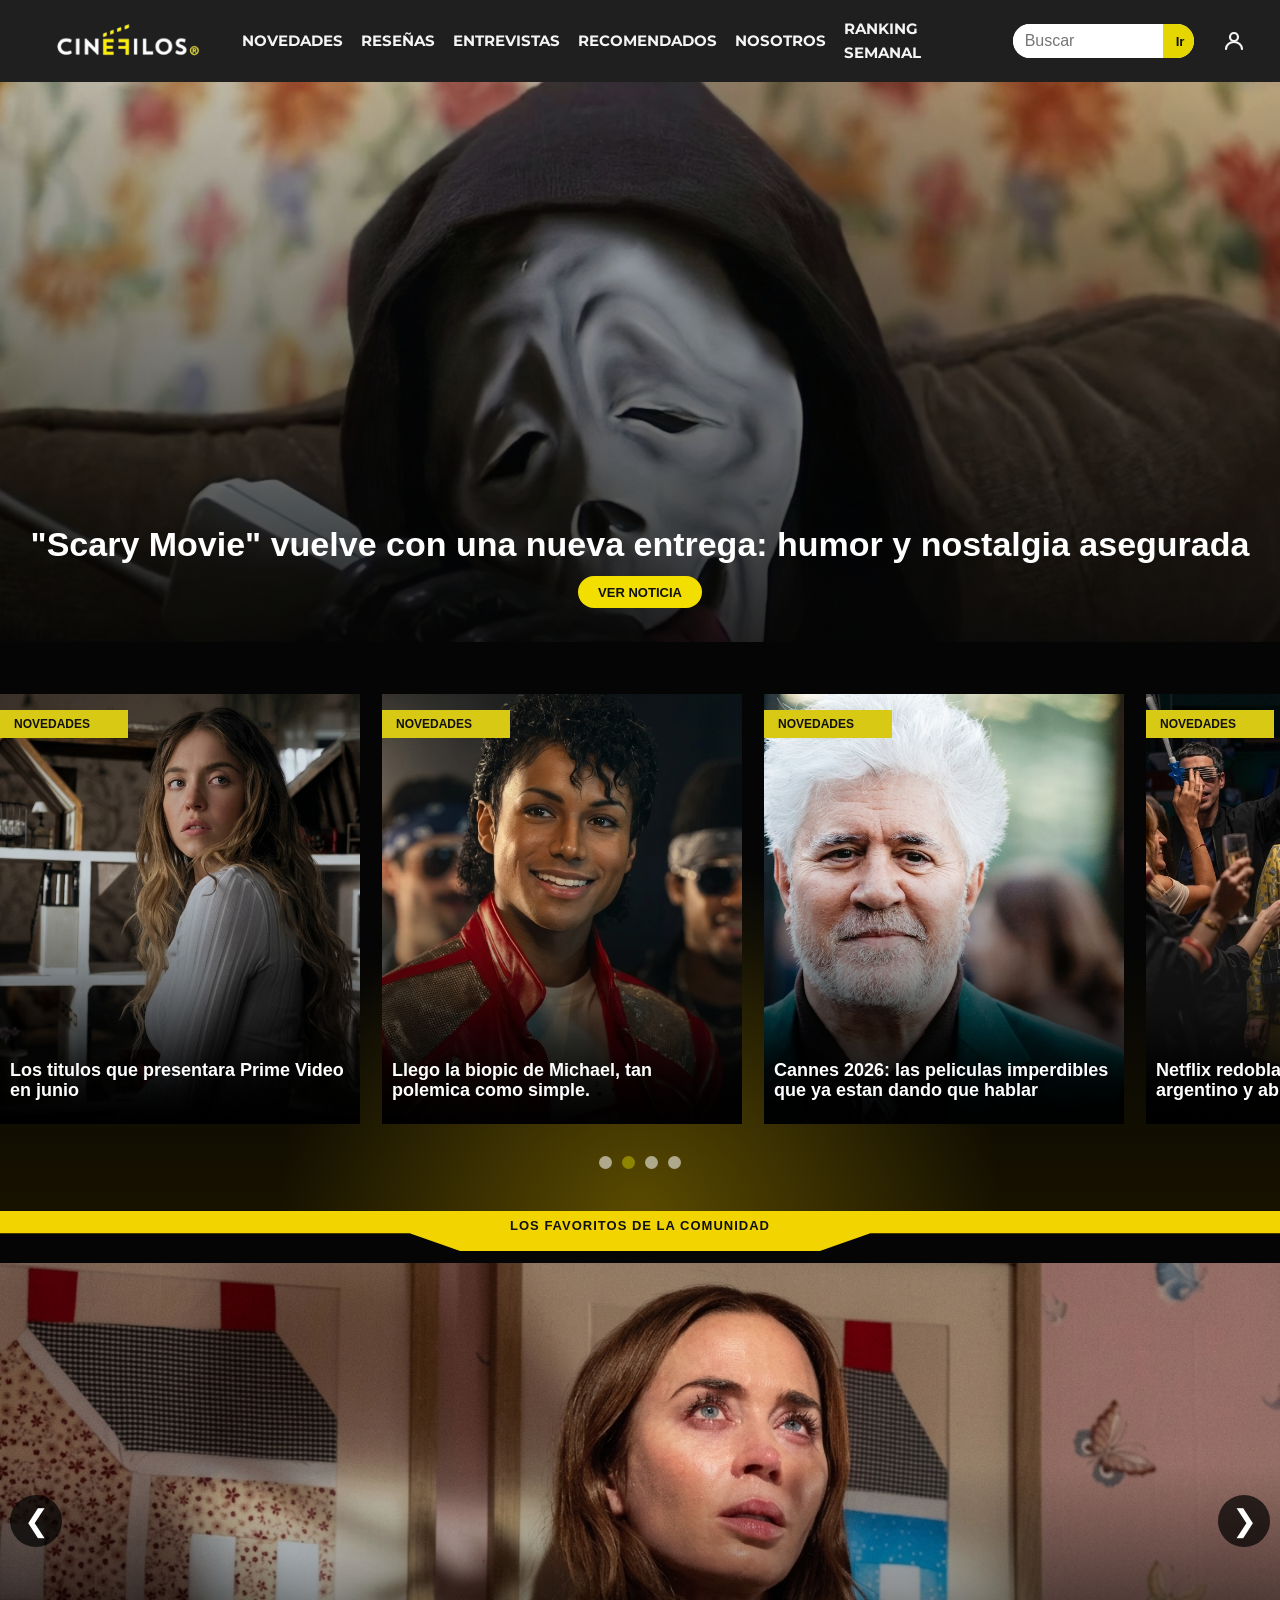
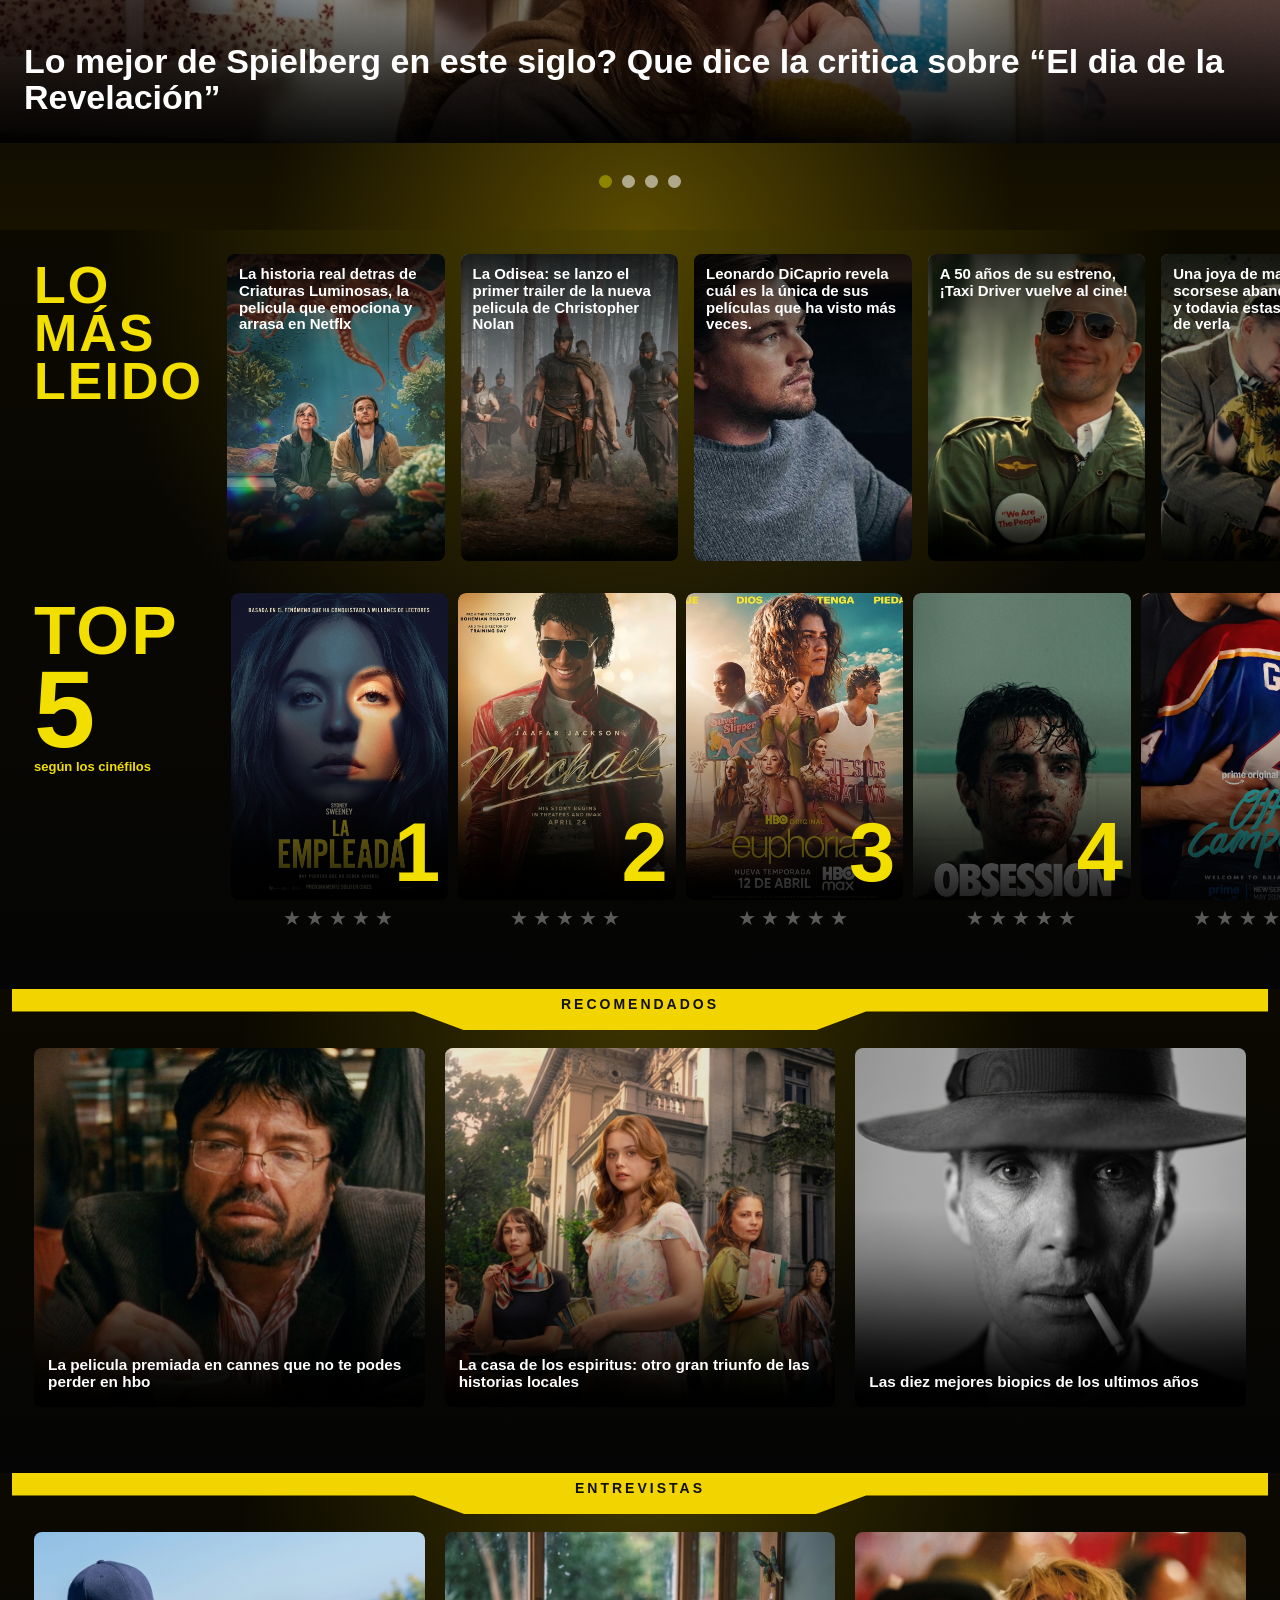
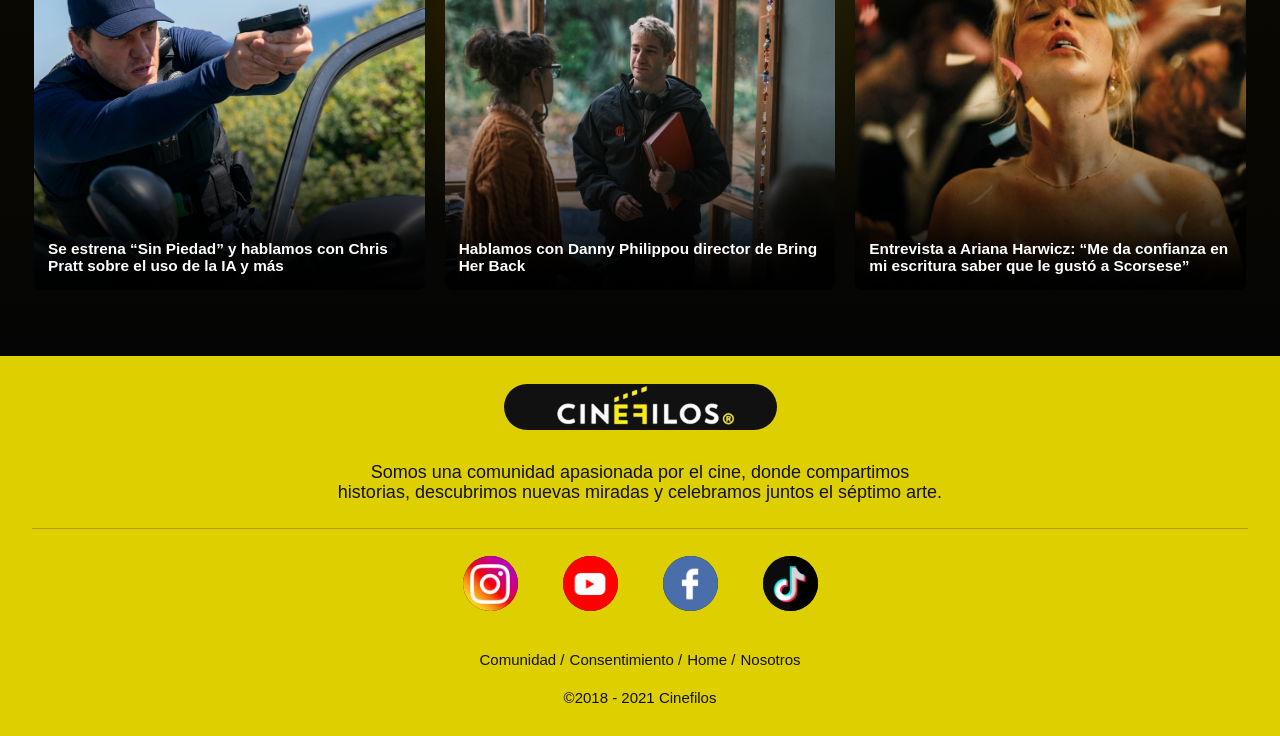
==== commit 7b0c8b1e: "Update index.html" ====
--- a/index.html
+++ b/index.html
@@ -109,7 +109,7 @@
         <button class="carrusel-flecha carrusel-flecha-derecha" type="button" aria-label="Ver noticia siguiente">&#10095;</button>
 
         <div class="carrusel-pista">
-          <a class="mini-noticia" href="noticia1.html">
+          <a class="mini-noticia" href="laEmpleada.html">
             <img src="imagenes/spielberg.png" alt="" class="carrusel-imagen">
             <span class="mini-noticia-texto mini-noticia-texto-grande">Lo mejor de Spielberg en este siglo? Que dice la critica sobre “El dia de la Revelación”</span>
           </a>
@@ -146,7 +146,7 @@
           <div class="lml-carrusel-superior">
             <div class="lml-carrusel-pista">
 
-              <a class="lml-noticia" href="noticia3.html">
+              <a class="lml-noticia" href="laEmpleada.html">
                 <img src="imagenes/criaturas luminosas.png" alt="Noticia 1">
                 <span class="lml-noticia-texto">La historia real detras de Criaturas Luminosas, la pelicula que emociona y arrasa en Netflx </span>
               </a>
@@ -251,7 +251,7 @@
             <span class="carrusel-etiqueta-texto">La pelicula premiada en cannes que no te podes perder en hbo </span>
           </a>
  
-          <a class="carrusel-etiqueta-item" href="noticia2.html">
+          <a class="carrusel-etiqueta-item" href="laEmpleada.html">
             <img src="imagenes/recomendados 2.png" alt="Recomendado 2">
             <span class="carrusel-etiqueta-texto">La casa de los espiritus: otro gran triunfo de las historias locales  </span>
           </a>
@@ -294,7 +294,7 @@
 
 <footer class="footer">
       <div class="footer-logo" aria-label="Cinefilos" >
-        <span>CINE</span><strong>FILOS</strong><small>&reg;</small>
+        <img src="imagenes/logo.png" alt="Cinefilos" onerror="this.style.display='none'; this.nextElementSibling.style.display='inline-flex';">
       </div>
 
   <p class="footer-texto">
@@ -568,6 +568,55 @@
     habilitarArrastreSimple(pista);
   });
 
+  // Efecto "centro grande" en mobile: detecta el item más centrado
+  // y le aplica la clase activo-carrusel solo en pantallas chicas
+  function iniciarCarruselCentro(pista) {
+    var items = Array.from(pista.querySelectorAll(".carrusel-etiqueta-item"));
+    if (!items.length) return;
+
+    function actualizarActivo() {
+      // Solo aplica en mobile (max 899px)
+      if (window.innerWidth >= 900) {
+        items.forEach(function(it) { it.classList.remove("activo-carrusel"); });
+        return;
+      }
+      var centro = pista.scrollLeft + pista.offsetWidth / 2;
+      var masProximo = null;
+      var distMin = Infinity;
+      items.forEach(function(item) {
+        var itemCentro = item.offsetLeft + item.offsetWidth / 2;
+        var dist = Math.abs(centro - itemCentro);
+        if (dist < distMin) { distMin = dist; masProximo = item; }
+      });
+      items.forEach(function(it) { it.classList.remove("activo-carrusel"); });
+      if (masProximo) masProximo.classList.add("activo-carrusel");
+    }
+
+    // Inicializar: centrar en el item del medio
+    function centrarInicio() {
+      if (window.innerWidth >= 900) return;
+      var medio = items[Math.floor(items.length / 2)];
+      if (!medio) return;
+      var scrollIdeal = medio.offsetLeft + medio.offsetWidth / 2 - pista.offsetWidth / 2;
+      pista.scrollLeft = scrollIdeal;
+      actualizarActivo();
+    }
+
+    pista.addEventListener("scroll", actualizarActivo, { passive: true });
+    window.addEventListener("resize", function() { centrarInicio(); actualizarActivo(); });
+
+    // Esperar a que el layout esté listo
+    if (document.readyState === "complete") {
+      centrarInicio();
+    } else {
+      window.addEventListener("load", centrarInicio);
+    }
+  }
+
+  document.querySelectorAll(".carrusel-etiqueta-pista").forEach(function(pista) {
+    iniciarCarruselCentro(pista);
+  });
+
   // Evita el arrastre nativo de imágenes (drag-and-drop del navegador) en
   // TODOS los carruseles: es lo que hace que en compu, al clickear una
   // imagen con un mínimo movimiento de mouse, el navegador cancele el
--- a/estilo.css
+++ b/estilo.css
@@ -1691,6 +1691,15 @@
     height: clamp(320px, 28vw, 460px);
     max-width: 520px;
     border-radius: 8px;
+    transform: none;
+    margin: 0;
+    box-shadow: none;
+    scroll-snap-align: start;
+  }
+
+  .carrusel-etiqueta-item.activo-carrusel {
+    transform: none;
+    box-shadow: none;
   }
 
   .carrusel-etiqueta-texto {
@@ -2146,13 +2155,30 @@
   }
 
   .carrusel-etiqueta-pista {
-    gap: 10px;
-    padding: 0 14px 12px;
-  }
-
+    gap: 0;
+    padding: 18px 0 22px;
+    scroll-snap-type: x mandatory;
+    -webkit-overflow-scrolling: touch;
+    overflow-x: scroll;
+  }
+
+  /* Todos los items: reducidos y con margen lateral para que asome el siguiente */
   .carrusel-etiqueta-item {
-    flex: 0 0 44vw;
-    height: 58vw;
+    flex: 0 0 62vw;
+    height: 82vw;
+    margin: 0 4vw;
+    scroll-snap-align: center;
+    transition: transform 0.35s cubic-bezier(.25,.46,.45,.94),
+                box-shadow 0.35s ease;
+    transform: scale(0.82);
+    transform-origin: center center;
+    box-shadow: none;
+  }
+
+  /* Item central activo: más grande */
+  .carrusel-etiqueta-item.activo-carrusel {
+    transform: scale(1);
+    box-shadow: 0 10px 36px rgba(0, 0, 0, 0.6);
   }
 
   .carrusel-etiqueta-texto {
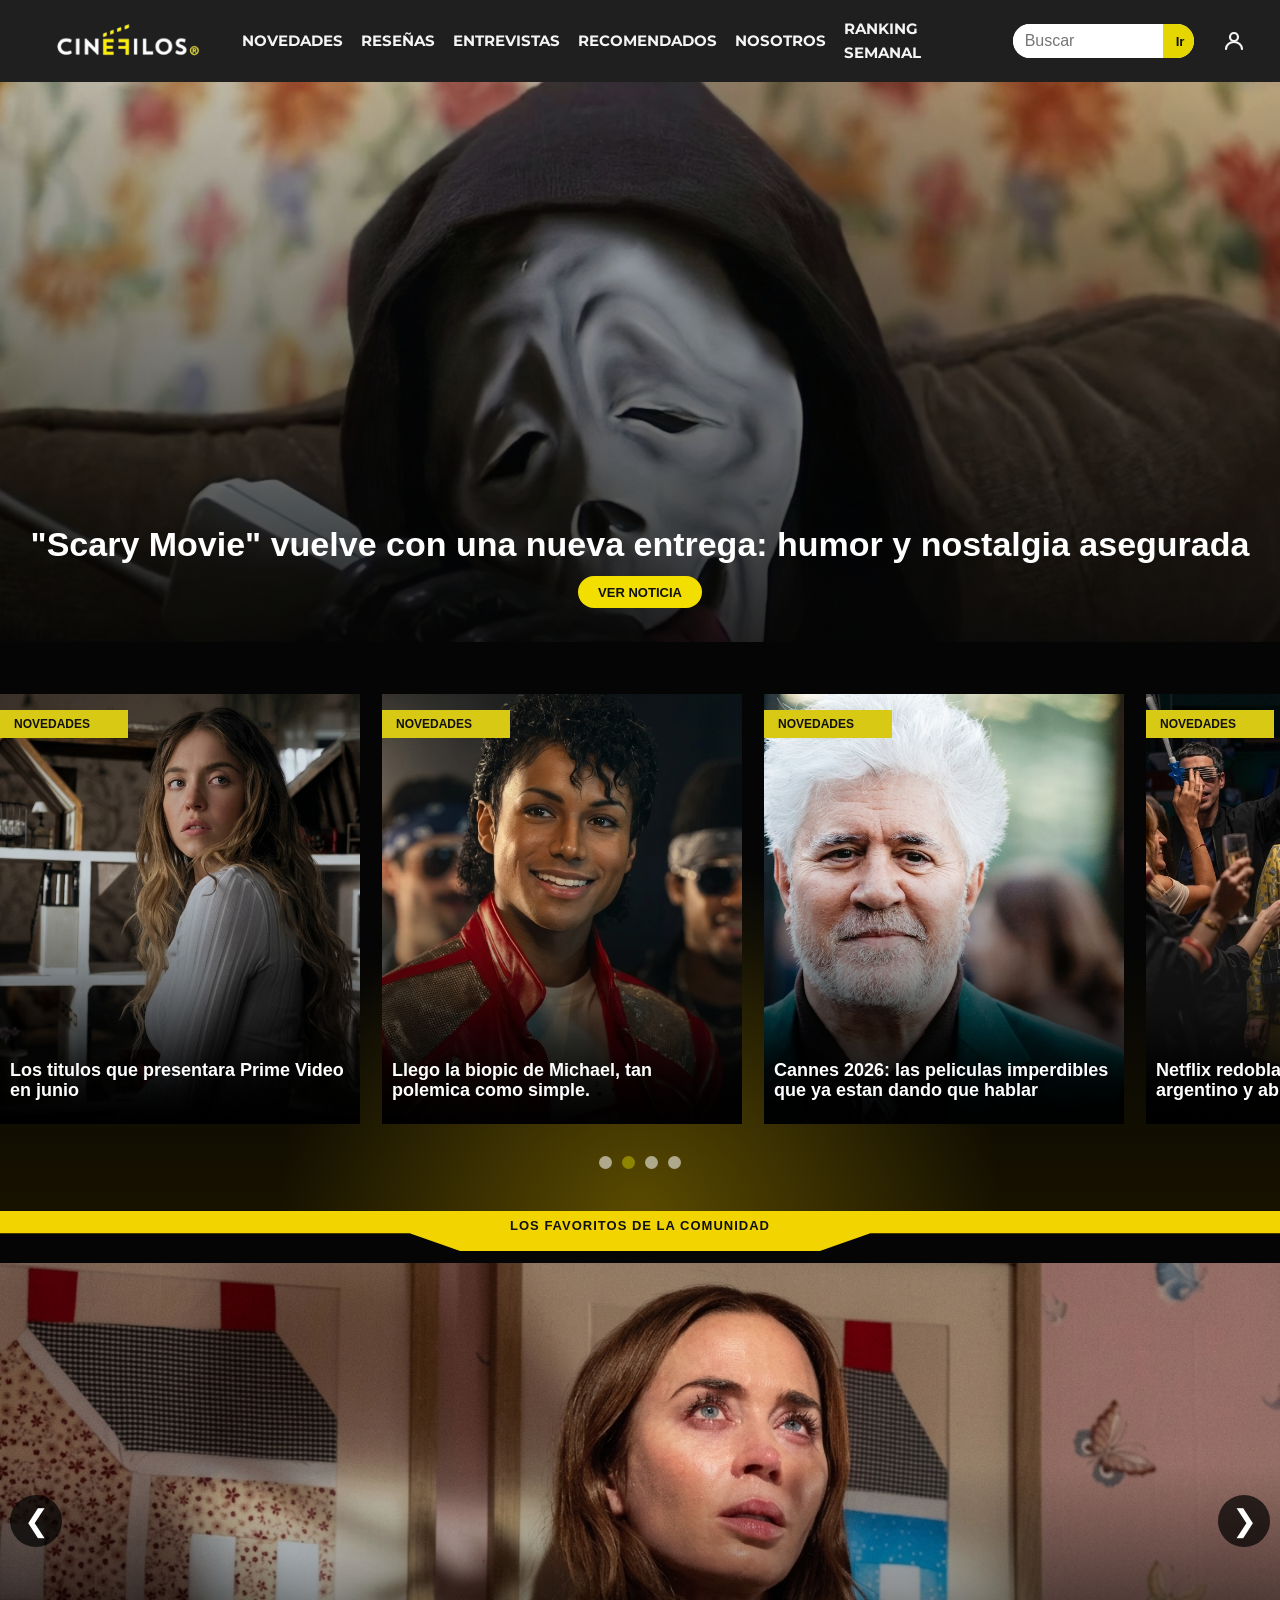
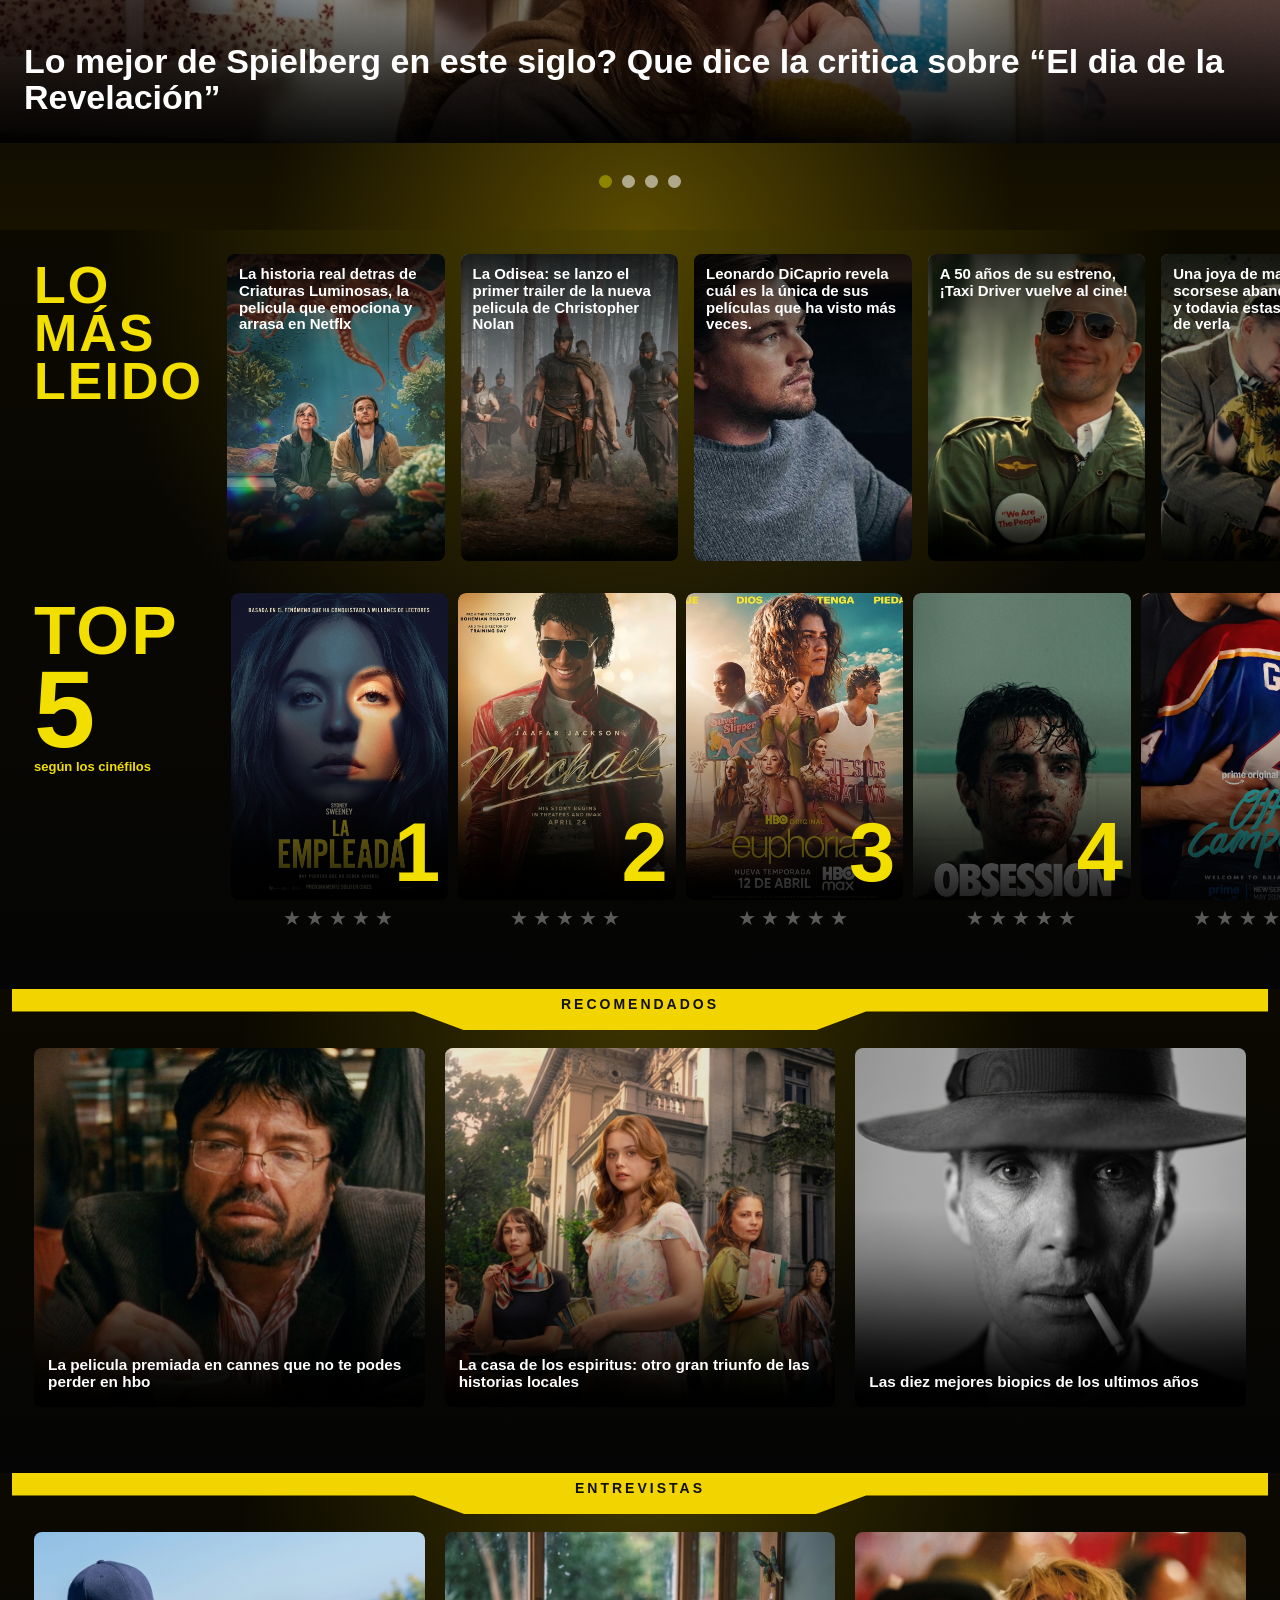
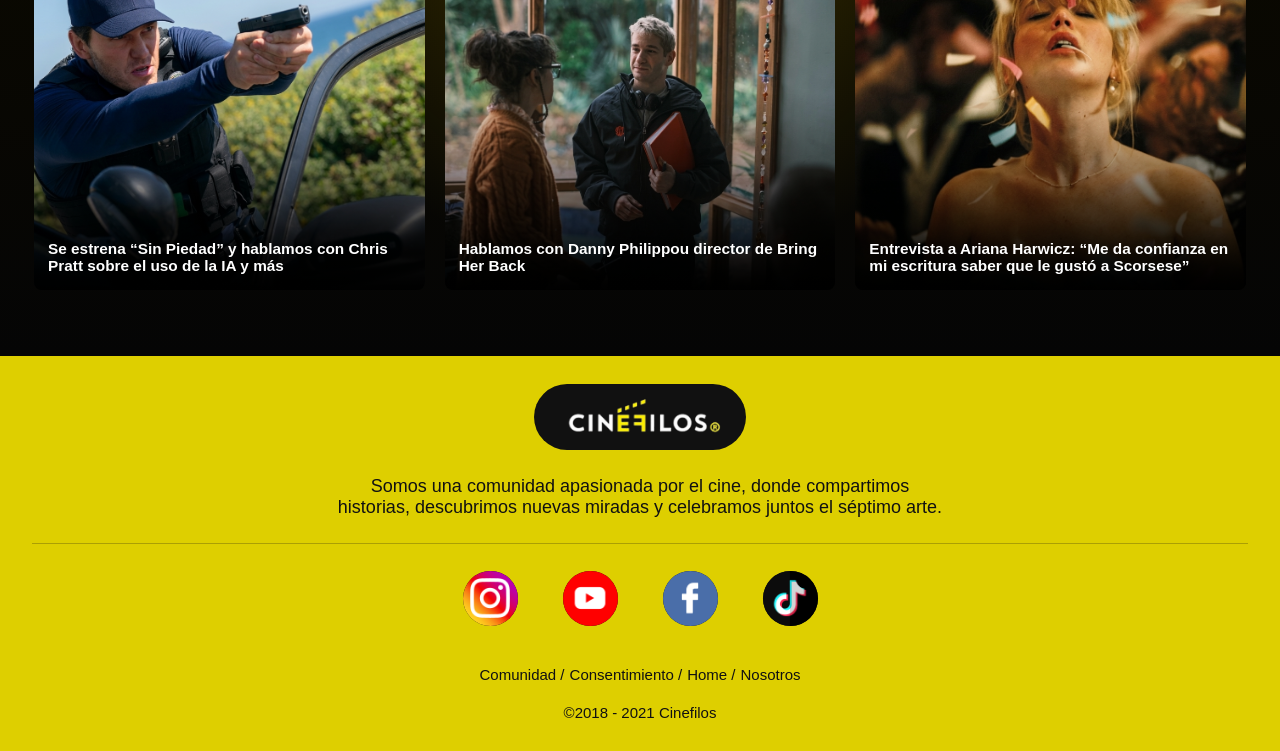
==== commit 37215273: "Update index.html" ====
--- a/index.html
+++ b/index.html
@@ -109,7 +109,7 @@
         <button class="carrusel-flecha carrusel-flecha-derecha" type="button" aria-label="Ver noticia siguiente">&#10095;</button>
 
         <div class="carrusel-pista">
-          <a class="mini-noticia" href="laEmpleada.html">
+          <a class="mini-noticia" href="noticia1.html">
             <img src="imagenes/spielberg.png" alt="" class="carrusel-imagen">
             <span class="mini-noticia-texto mini-noticia-texto-grande">Lo mejor de Spielberg en este siglo? Que dice la critica sobre “El dia de la Revelación”</span>
           </a>
@@ -146,7 +146,7 @@
           <div class="lml-carrusel-superior">
             <div class="lml-carrusel-pista">
 
-              <a class="lml-noticia" href="laEmpleada.html">
+              <a class="lml-noticia" href="l.html">
                 <img src="imagenes/criaturas luminosas.png" alt="Noticia 1">
                 <span class="lml-noticia-texto">La historia real detras de Criaturas Luminosas, la pelicula que emociona y arrasa en Netflx </span>
               </a>
@@ -195,7 +195,7 @@
                 </span>
               </a>
 
-              <a class="lml-top5-item" href="noticia3.html" data-titulo="Michael" data-url="noticia3.html">
+              <a class="lml-top5-item" href="laEmpleada.html" data-titulo="Michael" data-url="laEmpleada.html">
                 <span class="lml-top5-media">
                   <span class="lml-top5-posicion">2</span>
                   <img src="imagenes/portada michael jackson.png" alt="Top 2">
@@ -205,7 +205,7 @@
                 </span>
               </a>
 
-              <a class="lml-top5-item" href="noticia4.html" data-titulo="Euphoria" data-url="noticia4.html">
+              <a class="lml-top5-item" href="laEmpleada.html" data-titulo="Euphoria" data-url="laEmpleada.html">
                 <span class="lml-top5-media">
                   <span class="lml-top5-posicion">3</span>
                   <img src="imagenes/portada euphoria.png" alt="Top 3">
@@ -215,7 +215,7 @@
                 </span>
               </a>
 
-              <a class="lml-top5-item" href="noticia2.html" data-titulo="Obsession" data-url="top5-obsession">
+              <a class="lml-top5-item" href="laEmpleada.html" data-titulo="Obsession" data-url="laEmpleada.html">
                 <span class="lml-top5-media">
                   <span class="lml-top5-posicion">4</span>
                   <img src="imagenes/portada obsession.png" alt="Top 4">
@@ -225,7 +225,7 @@
                 </span>
               </a>
 
-              <a class="lml-top5-item" href="noticia3.html" data-titulo="Off Campus" data-url="top5-offcampus">
+              <a class="lml-top5-item" href="laEmpleada.html" data-titulo="Off Campus" data-url="laEmpleada.html">
                 <span class="lml-top5-media">
                   <span class="lml-top5-posicion">5</span>
                   <img src="imagenes/off-campus-portada.webp" alt="Top 5">
@@ -251,7 +251,7 @@
             <span class="carrusel-etiqueta-texto">La pelicula premiada en cannes que no te podes perder en hbo </span>
           </a>
  
-          <a class="carrusel-etiqueta-item" href="laEmpleada.html">
+          <a class="carrusel-etiqueta-item" href="noticia2.html">
             <img src="imagenes/recomendados 2.png" alt="Recomendado 2">
             <span class="carrusel-etiqueta-texto">La casa de los espiritus: otro gran triunfo de las historias locales  </span>
           </a>
--- a/estilo.css
+++ b/estilo.css
@@ -774,16 +774,28 @@
   align-items: center;
   justify-content: center;
   gap: 1px;
-  min-width: 150px;
-  height: 46px;
+  height: 50px;
   margin-bottom: 26px;
-  padding: 0 24px;
+  padding: 0 14px;
   background-color: #111;
   color: #fff;
   border-radius: 999px;
   font-size: 17px;
   font-weight: 800;
   letter-spacing: 1px;
+}
+
+.footer-logo img {
+  display: block;
+  height: 38px;
+  width: auto;
+  max-width: 100%;
+}
+
+.footer-logo-texto {
+  display: none;
+  align-items: center;
+  gap: 1px;
 }
 
 .footer-logo strong {
@@ -1416,6 +1428,15 @@
 
 /*compu*/
 @media (min-width: 900px) {
+  .footer-logo {
+    height: 66px;
+    padding: 0 10px;
+  }
+
+  .footer-logo img {
+    height: 80px;
+  }
+
   .footer-texto {
     max-width: 720px;
     font-size: 18px;
@@ -1807,6 +1828,14 @@
   .carrusel-barra-titulo-linea {
     display: block;
   }
+   .footer-logo {
+    height: 66px;
+    padding: 0 10px;
+  }
+
+  .footer-logo img {
+    height: 80px;
+  }
 }
 
 @media (max-width: 600px) {
@@ -1941,6 +1970,14 @@
     width: 42px;
     height: 42px;
   }
+   .footer-logo {
+    height: 10px;
+    padding: 0 10px;
+  }
+
+  .footer-logo img {
+    height: 80px;
+  }
 }
 
 @media (max-width: 520px) {
@@ -2141,6 +2178,14 @@
   .redes img {
     width: 42px;
     height: 42px;
+  }
+   .footer-logo {
+    height: 45px;
+    padding: 0 10px;
+  }
+
+  .footer-logo img {
+    height: 80px;
   }
 
   .carrusel-etiqueta {
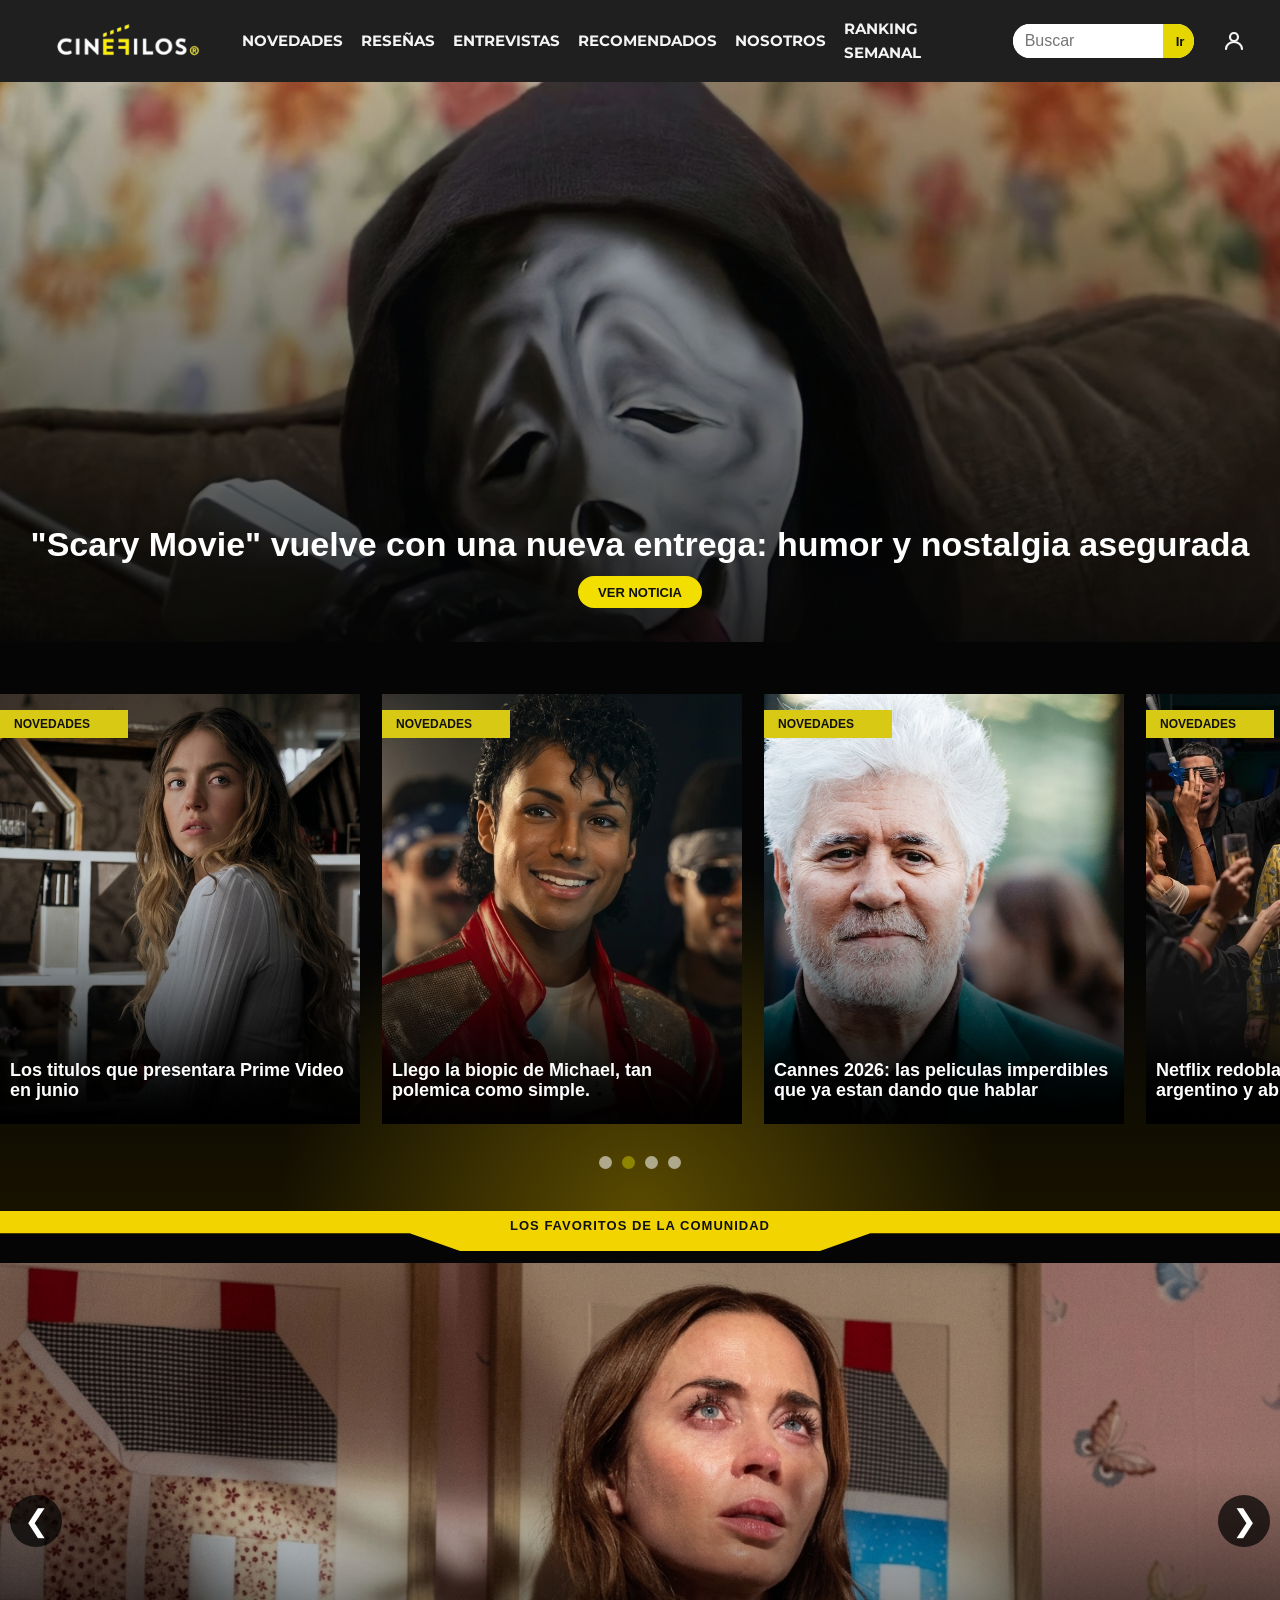
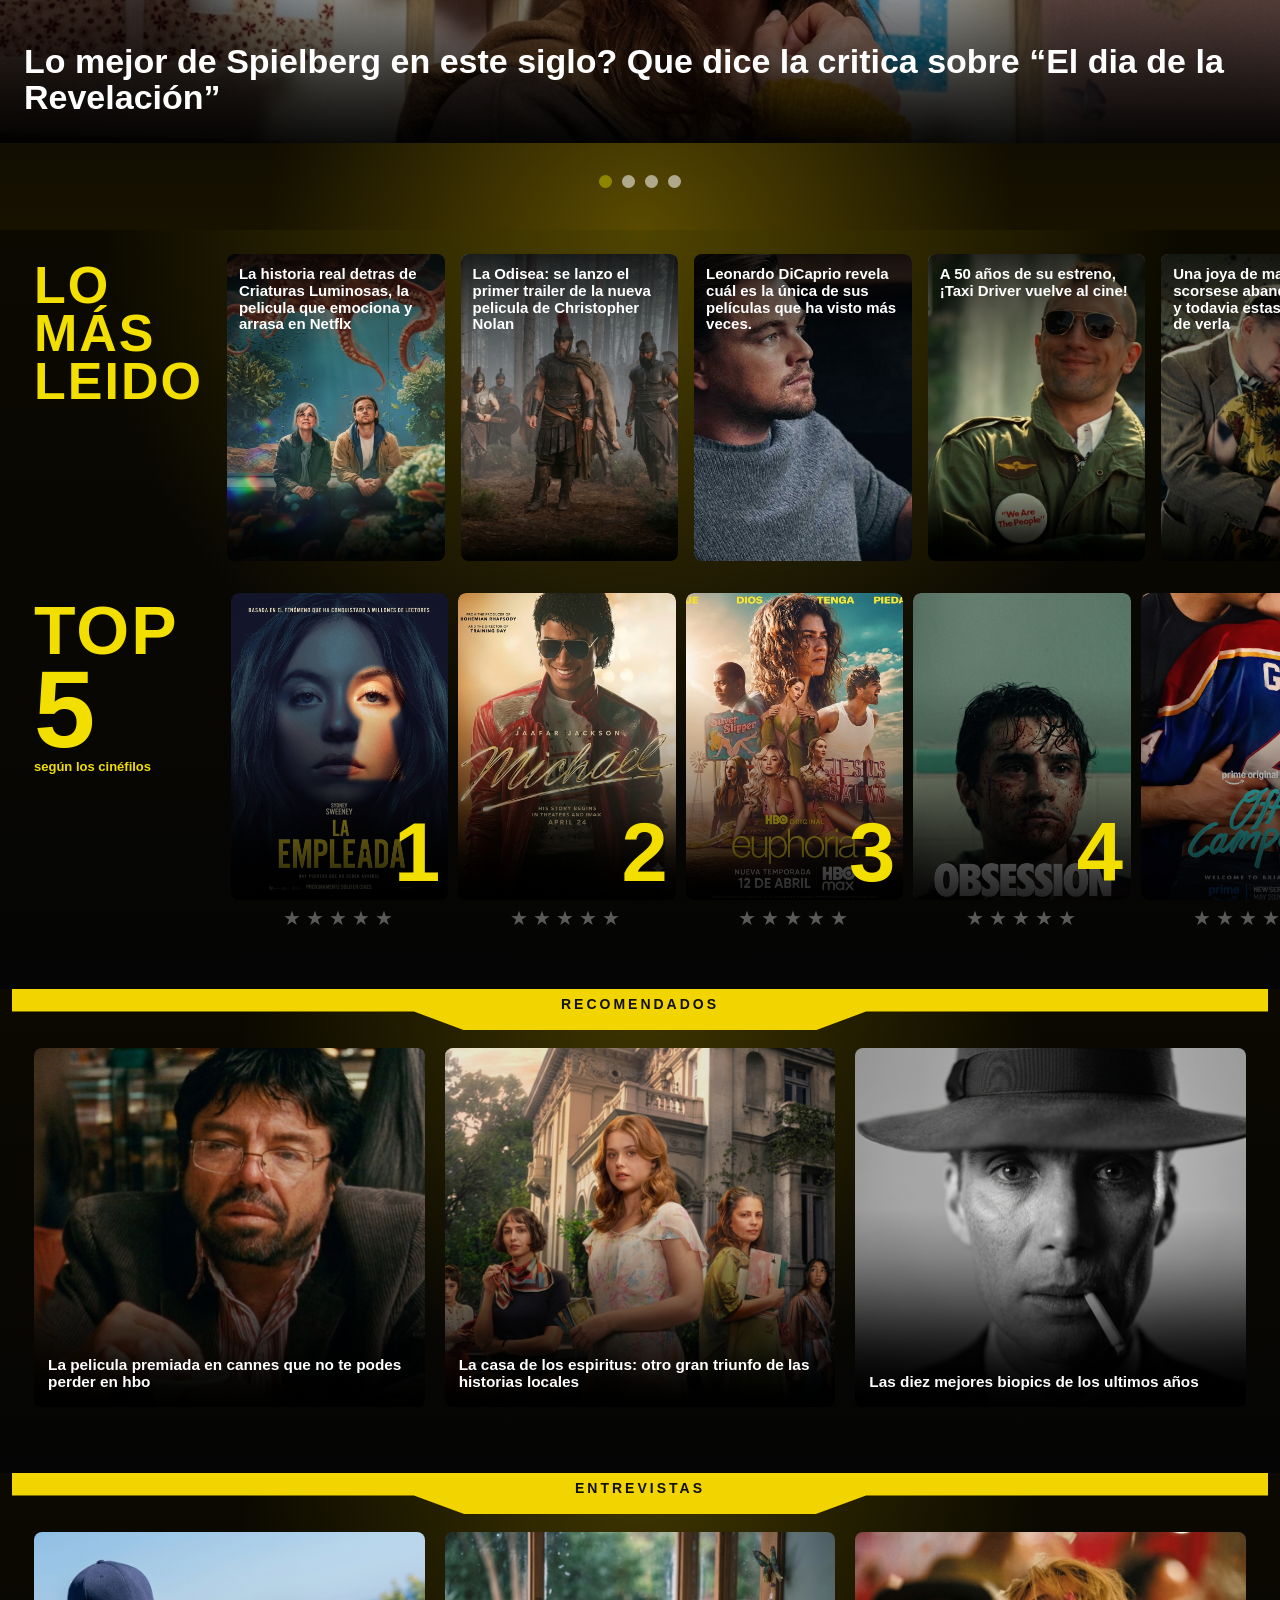
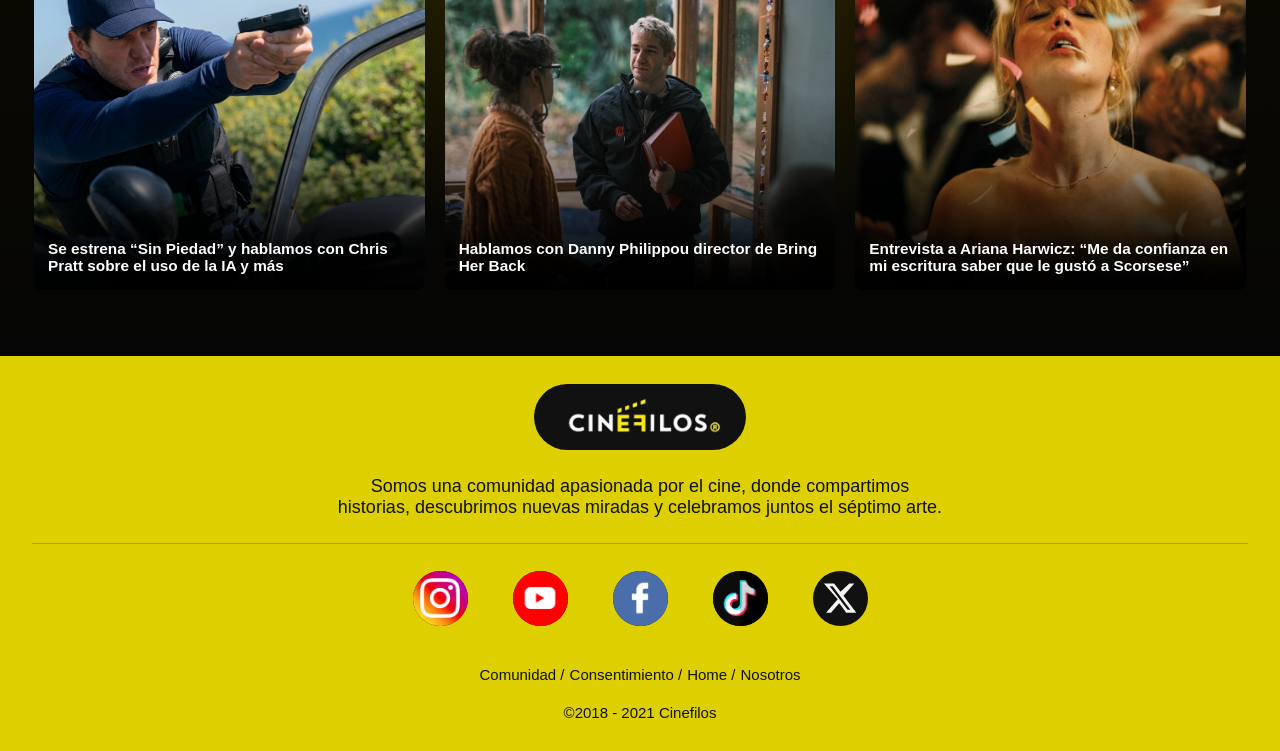
==== commit 235379bc: "Update index.html" ====
--- a/index.html
+++ b/index.html
@@ -146,7 +146,7 @@
           <div class="lml-carrusel-superior">
             <div class="lml-carrusel-pista">
 
-              <a class="lml-noticia" href="l.html">
+              <a class="lml-noticia" href="laEmpleada.html">
                 <img src="imagenes/criaturas luminosas.png" alt="Noticia 1">
                 <span class="lml-noticia-texto">La historia real detras de Criaturas Luminosas, la pelicula que emociona y arrasa en Netflx </span>
               </a>
@@ -195,7 +195,7 @@
                 </span>
               </a>
 
-              <a class="lml-top5-item" href="laEmpleada.html" data-titulo="Michael" data-url="laEmpleada.html">
+              <a class="lml-top5-item" href="noticia3.html" data-titulo="Michael" data-url="noticia3.html">
                 <span class="lml-top5-media">
                   <span class="lml-top5-posicion">2</span>
                   <img src="imagenes/portada michael jackson.png" alt="Top 2">
@@ -205,7 +205,7 @@
                 </span>
               </a>
 
-              <a class="lml-top5-item" href="laEmpleada.html" data-titulo="Euphoria" data-url="laEmpleada.html">
+              <a class="lml-top5-item" href="noticia4.html" data-titulo="Euphoria" data-url="noticia4.html">
                 <span class="lml-top5-media">
                   <span class="lml-top5-posicion">3</span>
                   <img src="imagenes/portada euphoria.png" alt="Top 3">
@@ -215,7 +215,7 @@
                 </span>
               </a>
 
-              <a class="lml-top5-item" href="laEmpleada.html" data-titulo="Obsession" data-url="laEmpleada.html">
+              <a class="lml-top5-item" href="noticia2.html" data-titulo="Obsession" data-url="top5-obsession">
                 <span class="lml-top5-media">
                   <span class="lml-top5-posicion">4</span>
                   <img src="imagenes/portada obsession.png" alt="Top 4">
@@ -225,7 +225,7 @@
                 </span>
               </a>
 
-              <a class="lml-top5-item" href="laEmpleada.html" data-titulo="Off Campus" data-url="laEmpleada.html">
+              <a class="lml-top5-item" href="noticia3.html" data-titulo="Off Campus" data-url="top5-offcampus">
                 <span class="lml-top5-media">
                   <span class="lml-top5-posicion">5</span>
                   <img src="imagenes/off-campus-portada.webp" alt="Top 5">
@@ -251,7 +251,7 @@
             <span class="carrusel-etiqueta-texto">La pelicula premiada en cannes que no te podes perder en hbo </span>
           </a>
  
-          <a class="carrusel-etiqueta-item" href="noticia2.html">
+          <a class="carrusel-etiqueta-item" href="laEmpleada.html">
             <img src="imagenes/recomendados 2.png" alt="Recomendado 2">
             <span class="carrusel-etiqueta-texto">La casa de los espiritus: otro gran triunfo de las historias locales  </span>
           </a>
@@ -310,6 +310,7 @@
         <a href="https://www.youtube.com/channel/UC08kA7iu9PEzDxkMf6_33Pw" aria-label="YouTube"><img src="imagenes/yotube.png" alt="YouTube"></a>
         <a href="https://www.facebook.com/cinefilooos" aria-label="facebook"><img src="imagenes/facebook.png" alt="facebook"></a>
         <a href="https://www.tiktok.com/@cinefilosoficiall?_r=1&_t=ZS-97NEEXDqILQ" aria-label="TikTok"><img src="imagenes/tiktok.png" alt="TikTok"></a>
+    <a href="https://x.com/cinefiloos?lang=es" aria-label="X (Twitter)"><svg width="36" height="36" viewBox="0 0 24 24" fill="currentColor" style="color:#f4f4f4" xmlns="http://www.w3.org/2000/svg"><path d="M18.244 2.25h3.308l-7.227 8.26 8.502 11.24H16.17l-4.714-6.231-5.401 6.231H2.747l7.73-8.835L1.254 2.25H8.08l4.261 5.636 5.903-5.636Zm-1.161 17.52h1.833L7.084 4.126H5.117z"/></svg></a>
       </div>
 
       <nav class="footer-links" aria-label="Enlaces del footer">
--- a/estilo.css
+++ b/estilo.css
@@ -1357,7 +1357,7 @@
   color: #111;
 }
 
-/* ── Desktop: avatar | info | acciones-top en fila, stats al final ── */
+/* Desktop: avatar, info, acciones-top en fila, stats al final*/
 .perfil-acciones-top {
   display: flex;
   align-items: center;
@@ -1373,7 +1373,7 @@
   margin-left: auto;
 }
 
-/* ── Mobile: avatar+info arriba, botones top-right, stats centrados abajo ── */
+/* Mobile: avatar+info arriba, botones top-right, stats centrados abajo */
 @media (max-width: 600px) {
   .perfil-card {
     display: grid;
@@ -1390,7 +1390,7 @@
     grid-row: 1;
   }
 
-  /* Col 2 fila 1: nombre + email */
+  /* Col 2 fila 1: nombre y email */
   .perfil-info {
     grid-column: 2;
     grid-row: 1;
@@ -2267,12 +2267,7 @@
     padding: 18px;
   }
 }
-/* ─────────────────────────────────────────────
-   MODAL: "Iniciá sesión" para calificar (Top 5)
-   Mismo lenguaje visual que el dropdown del
-   ícono de perfil (sesion.js): fondo oscuro,
-   borde amarillo, tipografía Montserrat.
-───────────────────────────────────────────── */
+/* "Iniciá sesión" */
 .modal-sesion-overlay {
   position: fixed;
   inset: 0;
@@ -2425,7 +2420,7 @@
   display: none;
 }
 
-/* ── Área táctil más grande para las estrellas del Top 5 en mobile ── */
+/* Área táctil más grande para las estrellas del Top 5 en mobile */
 @media (max-width: 768px) {
   .lml-top5-estrella {
     padding: 8px 4px;
